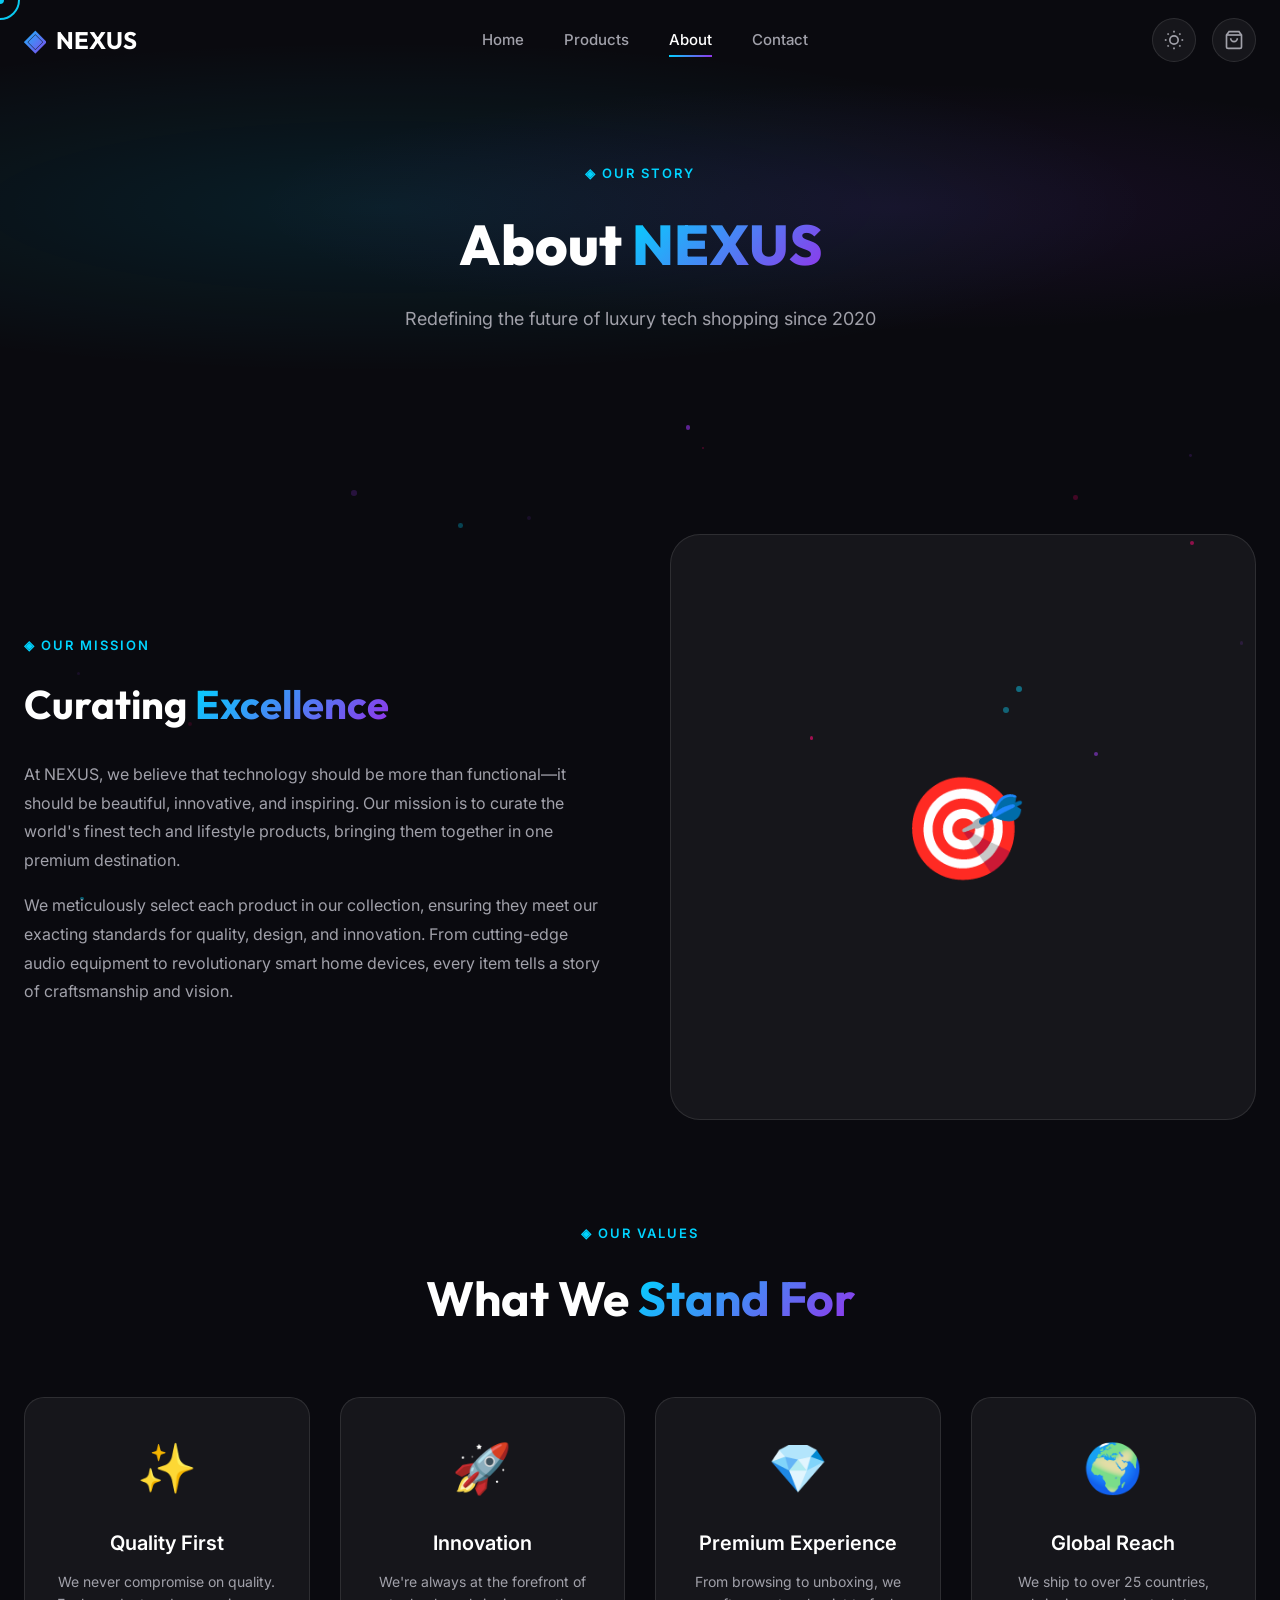
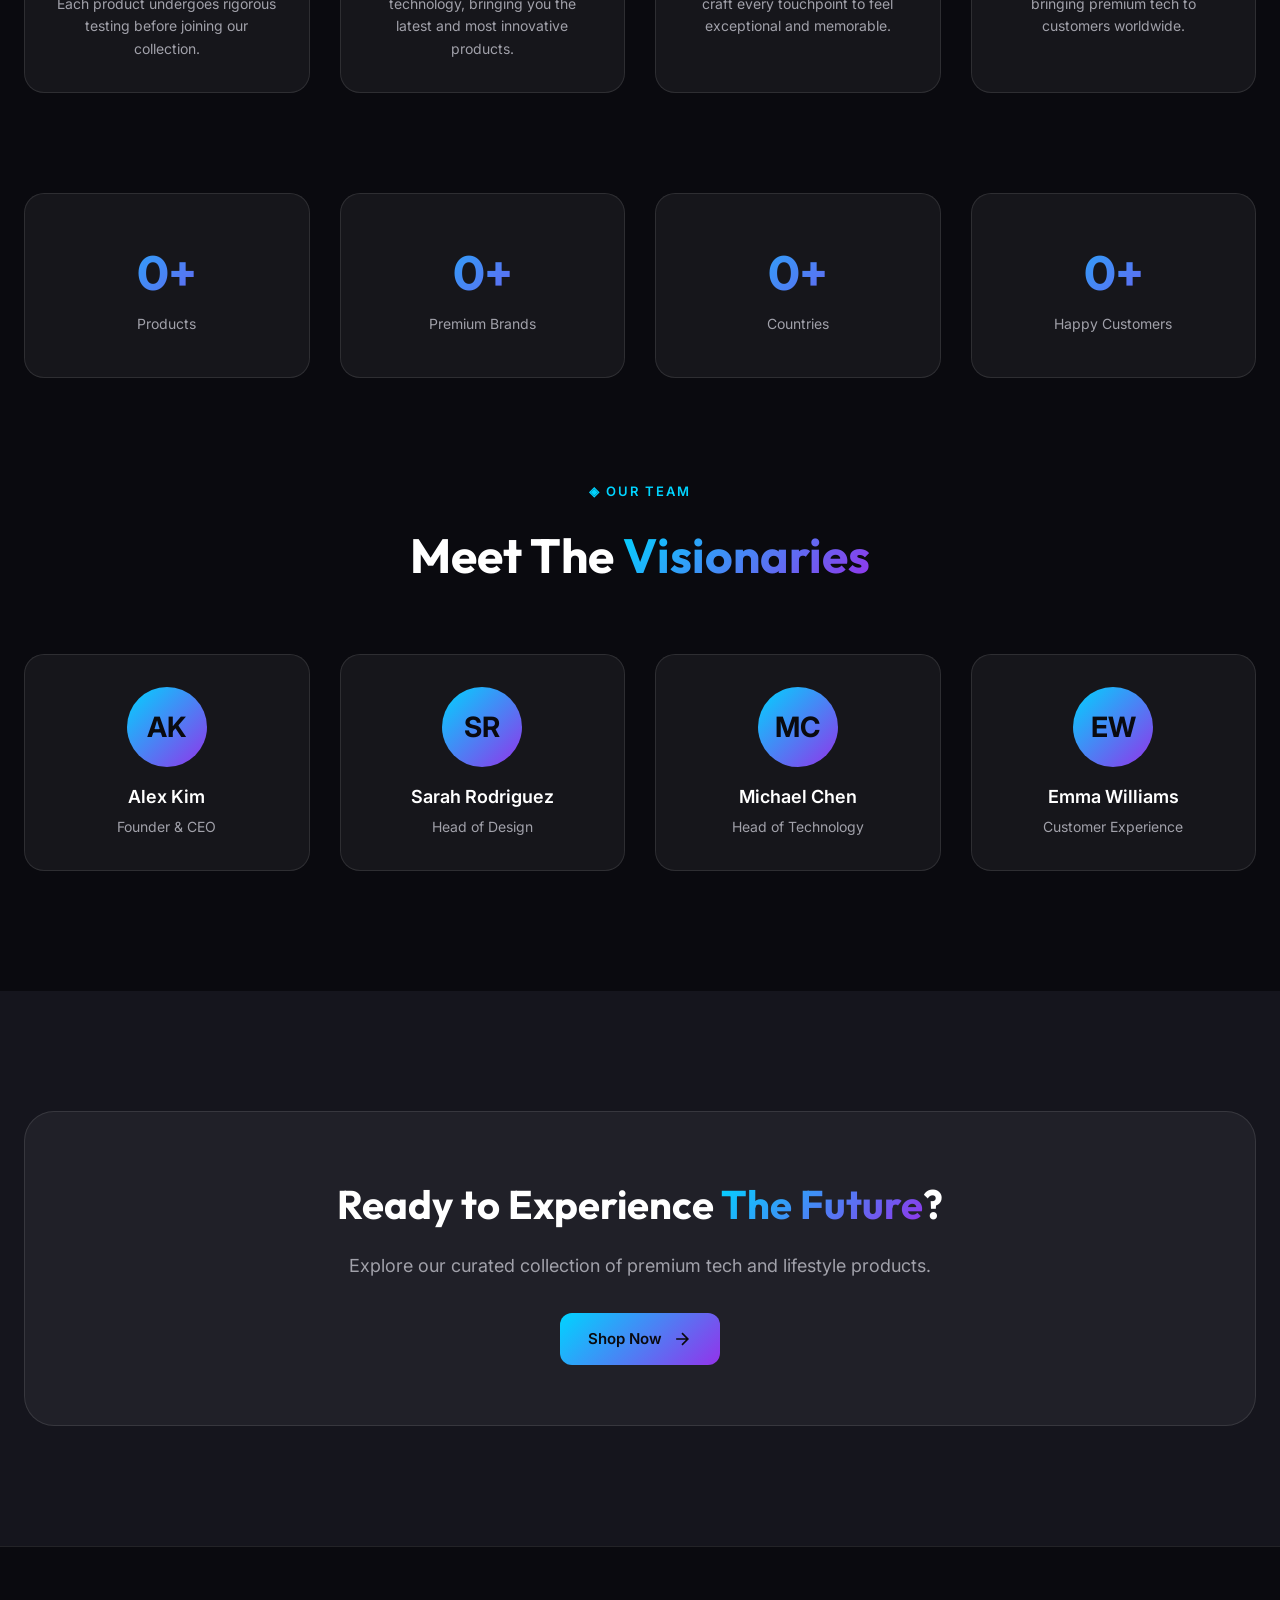
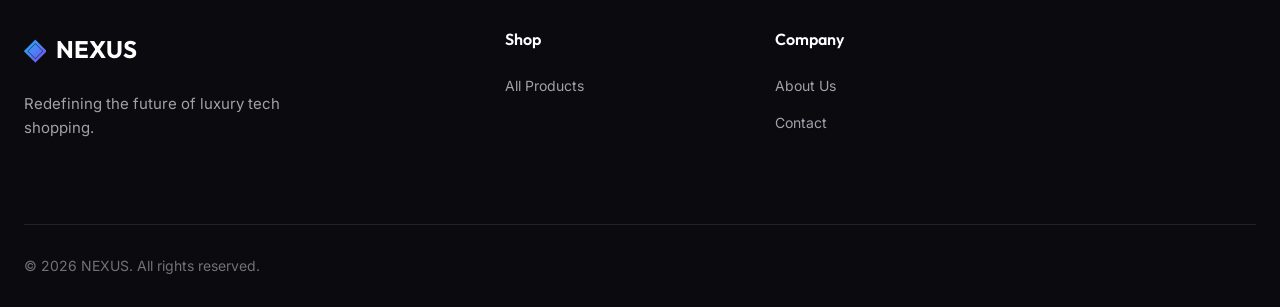
==== about.html @ 5482d5ea "first commit" ====
<!DOCTYPE html>
<html lang="en">

<head>
    <meta charset="UTF-8">
    <meta name="viewport" content="width=device-width, initial-scale=1.0">
    <meta name="description"
        content="Learn about NEXUS - Your premium destination for cutting-edge tech and lifestyle products.">
    <title>About Us | NEXUS</title>
    <link rel="preconnect" href="https://fonts.googleapis.com">
    <link rel="preconnect" href="https://fonts.gstatic.com" crossorigin>
    <link
        href="https://fonts.googleapis.com/css2?family=Inter:wght@300;400;500;600;700&family=Outfit:wght@300;400;500;600;700;800&display=swap"
        rel="stylesheet">
    <link rel="stylesheet" href="styles.css">
</head>

<body>
    <div id="particles-container" class="particles-container"></div>
    <div class="cursor cursor-dot"></div>
    <div class="cursor cursor-outline"></div>

    <!-- Header -->
    <header id="header" class="header scrolled">
        <nav class="nav container">
            <a href="index.html" class="logo">
                <span class="logo-icon">◈</span>
                <span class="logo-text">NEXUS</span>
            </a>
            <ul class="nav-links">
                <li><a href="index.html" class="nav-link">Home</a></li>
                <li><a href="products.html" class="nav-link">Products</a></li>
                <li><a href="about.html" class="nav-link active">About</a></li>
                <li><a href="contact.html" class="nav-link">Contact</a></li>
            </ul>
            <div class="nav-actions">
                <button id="theme-toggle" class="nav-btn magnetic-btn" aria-label="Toggle Theme">
                    <svg class="theme-icon-dark" width="20" height="20" viewBox="0 0 24 24" fill="none"
                        stroke="currentColor" stroke-width="2">
                        <circle cx="12" cy="12" r="5"></circle>
                        <line x1="12" y1="1" x2="12" y2="3"></line>
                        <line x1="12" y1="21" x2="12" y2="23"></line>
                        <line x1="4.22" y1="4.22" x2="5.64" y2="5.64"></line>
                        <line x1="18.36" y1="18.36" x2="19.78" y2="19.78"></line>
                        <line x1="1" y1="12" x2="3" y2="12"></line>
                        <line x1="21" y1="12" x2="23" y2="12"></line>
                        <line x1="4.22" y1="19.78" x2="5.64" y2="18.36"></line>
                        <line x1="18.36" y1="5.64" x2="19.78" y2="4.22"></line>
                    </svg>
                    <svg class="theme-icon-light" width="20" height="20" viewBox="0 0 24 24" fill="none"
                        stroke="currentColor" stroke-width="2">
                        <path d="M21 12.79A9 9 0 1 1 11.21 3 7 7 0 0 0 21 12.79z"></path>
                    </svg>
                </button>
                <button id="cart-toggle" class="nav-btn magnetic-btn cart-btn" aria-label="Shopping Cart">
                    <svg width="20" height="20" viewBox="0 0 24 24" fill="none" stroke="currentColor" stroke-width="2">
                        <path d="M6 2L3 6v14a2 2 0 0 0 2 2h14a2 2 0 0 0 2-2V6l-3-4z"></path>
                        <line x1="3" y1="6" x2="21" y2="6"></line>
                        <path d="M16 10a4 4 0 0 1-8 0"></path>
                    </svg>
                    <span id="cart-count" class="cart-count">0</span>
                </button>
                <button id="mobile-menu-toggle" class="nav-btn mobile-menu-btn" aria-label="Menu">
                    <span class="hamburger"></span>
                </button>
            </div>
        </nav>
        <div id="mobile-menu" class="mobile-menu">
            <ul class="mobile-nav-links">
                <li><a href="index.html" class="mobile-nav-link">Home</a></li>
                <li><a href="products.html" class="mobile-nav-link">Products</a></li>
                <li><a href="about.html" class="mobile-nav-link">About</a></li>
                <li><a href="contact.html" class="mobile-nav-link">Contact</a></li>
            </ul>
        </div>
    </header>

    <main>
        <!-- Page Header -->
        <section class="page-header">
            <div class="container">
                <div class="page-header-content">
                    <span class="section-badge">◈ OUR STORY</span>
                    <h1 class="page-title">About <span class="gradient-text">NEXUS</span></h1>
                    <p class="page-description">Redefining the future of luxury tech shopping since 2020</p>
                </div>
            </div>
        </section>

        <!-- About Content -->
        <section class="about-section">
            <div class="container">
                <!-- Mission -->
                <div class="about-block animate-on-scroll">
                    <div class="about-content">
                        <span class="section-badge">◈ OUR MISSION</span>
                        <h2 class="about-title">Curating <span class="gradient-text">Excellence</span></h2>
                        <p>At NEXUS, we believe that technology should be more than functional—it should be beautiful,
                            innovative, and inspiring. Our mission is to curate the world's finest tech and lifestyle
                            products, bringing them together in one premium destination.</p>
                        <p>We meticulously select each product in our collection, ensuring they meet our exacting
                            standards for quality, design, and innovation. From cutting-edge audio equipment to
                            revolutionary smart home devices, every item tells a story of craftsmanship and vision.</p>
                    </div>
                    <div class="about-image">
                        <div class="about-image-placeholder">
                            <span>🎯</span>
                        </div>
                    </div>
                </div>

                <!-- Values -->
                <div class="about-values animate-on-scroll">
                    <div class="section-header">
                        <span class="section-badge">◈ OUR VALUES</span>
                        <h2 class="section-title">What We <span class="gradient-text">Stand For</span></h2>
                    </div>
                    <div class="values-grid">
                        <div class="value-card">
                            <div class="value-icon">✨</div>
                            <h3>Quality First</h3>
                            <p>We never compromise on quality. Each product undergoes rigorous testing before joining
                                our collection.</p>
                        </div>
                        <div class="value-card">
                            <div class="value-icon">🚀</div>
                            <h3>Innovation</h3>
                            <p>We're always at the forefront of technology, bringing you the latest and most innovative
                                products.</p>
                        </div>
                        <div class="value-card">
                            <div class="value-icon">💎</div>
                            <h3>Premium Experience</h3>
                            <p>From browsing to unboxing, we craft every touchpoint to feel exceptional and memorable.
                            </p>
                        </div>
                        <div class="value-card">
                            <div class="value-icon">🌍</div>
                            <h3>Global Reach</h3>
                            <p>We ship to over 25 countries, bringing premium tech to customers worldwide.</p>
                        </div>
                    </div>
                </div>

                <!-- Stats -->
                <div class="about-stats animate-on-scroll">
                    <div class="stat-card">
                        <span class="stat-number" data-count="150">0</span>
                        <span class="stat-label">Products</span>
                    </div>
                    <div class="stat-card">
                        <span class="stat-number" data-count="50">0</span>
                        <span class="stat-label">Premium Brands</span>
                    </div>
                    <div class="stat-card">
                        <span class="stat-number" data-count="25">0</span>
                        <span class="stat-label">Countries</span>
                    </div>
                    <div class="stat-card">
                        <span class="stat-number" data-count="10000">0</span>
                        <span class="stat-label">Happy Customers</span>
                    </div>
                </div>

                <!-- Team -->
                <div class="about-team animate-on-scroll">
                    <div class="section-header">
                        <span class="section-badge">◈ OUR TEAM</span>
                        <h2 class="section-title">Meet The <span class="gradient-text">Visionaries</span></h2>
                    </div>
                    <div class="team-grid">
                        <div class="team-card">
                            <div class="team-avatar">AK</div>
                            <h3>Alex Kim</h3>
                            <p>Founder & CEO</p>
                        </div>
                        <div class="team-card">
                            <div class="team-avatar">SR</div>
                            <h3>Sarah Rodriguez</h3>
                            <p>Head of Design</p>
                        </div>
                        <div class="team-card">
                            <div class="team-avatar">MC</div>
                            <h3>Michael Chen</h3>
                            <p>Head of Technology</p>
                        </div>
                        <div class="team-card">
                            <div class="team-avatar">EW</div>
                            <h3>Emma Williams</h3>
                            <p>Customer Experience</p>
                        </div>
                    </div>
                </div>
            </div>
        </section>

        <!-- CTA -->
        <section class="about-cta">
            <div class="container">
                <div class="cta-card animate-on-scroll">
                    <h2>Ready to Experience <span class="gradient-text">The Future</span>?</h2>
                    <p>Explore our curated collection of premium tech and lifestyle products.</p>
                    <a href="products.html" class="btn btn-primary magnetic-btn">
                        <span>Shop Now</span>
                        <svg width="20" height="20" viewBox="0 0 24 24" fill="none" stroke="currentColor"
                            stroke-width="2">
                            <path d="M5 12h14M12 5l7 7-7 7" />
                        </svg>
                    </a>
                </div>
            </div>
        </section>
    </main>

    <!-- Footer -->
    <footer class="footer">
        <div class="container">
            <div class="footer-grid">
                <div class="footer-brand">
                    <a href="index.html" class="logo">
                        <span class="logo-icon">◈</span>
                        <span class="logo-text">NEXUS</span>
                    </a>
                    <p class="footer-tagline">Redefining the future of luxury tech shopping.</p>
                </div>
                <div class="footer-links">
                    <h4>Shop</h4>
                    <ul>
                        <li><a href="products.html">All Products</a></li>
                    </ul>
                </div>
                <div class="footer-links">
                    <h4>Company</h4>
                    <ul>
                        <li><a href="about.html">About Us</a></li>
                        <li><a href="contact.html">Contact</a></li>
                    </ul>
                </div>
            </div>
            <div class="footer-bottom">
                <p>&copy; 2026 NEXUS. All rights reserved.</p>
            </div>
        </div>
    </footer>

    <!-- Cart Sidebar -->
    <div id="cart-overlay" class="cart-overlay"></div>
    <aside id="cart-sidebar" class="cart-sidebar">
        <div class="cart-header">
            <h3>Your Cart</h3>
            <button id="cart-close" class="cart-close">&times;</button>
        </div>
        <div id="cart-items" class="cart-items">
            <div class="cart-empty">
                <svg width="64" height="64" viewBox="0 0 24 24" fill="none" stroke="currentColor" stroke-width="1">
                    <path d="M6 2L3 6v14a2 2 0 0 0 2 2h14a2 2 0 0 0 2-2V6l-3-4z"></path>
                    <line x1="3" y1="6" x2="21" y2="6"></line>
                    <path d="M16 10a4 4 0 0 1-8 0"></path>
                </svg>
                <p>Your cart is empty</p>
                <a href="products.html" class="btn btn-secondary">Start Shopping</a>
            </div>
        </div>
        <div id="cart-footer" class="cart-footer">
            <div class="cart-subtotal">
                <span>Subtotal</span>
                <span id="cart-total">$0.00</span>
            </div>
            <button id="checkout-btn" class="btn btn-primary checkout-btn magnetic-btn">Checkout</button>
        </div>
    </aside>

    <div id="toast-container" class="toast-container"></div>

    <script src="script.js"></script>
</body>

</html>
---- styles.css ----
/* ========================================
   NEXUS - Luxury E-Commerce Styles
   ======================================== */

/* CSS Custom Properties */
:root {
    /* Colors */
    --bg-primary: #0a0a0f;
    --bg-secondary: #15151d;
    --bg-tertiary: #1a1a25;
    --surface: rgba(255, 255, 255, 0.03);
    --surface-hover: rgba(255, 255, 255, 0.06);
    --glass: rgba(255, 255, 255, 0.05);
    --glass-border: rgba(255, 255, 255, 0.1);

    --primary: #00d4ff;
    --primary-dark: #00a8cc;
    --secondary: #9333ea;
    --accent: #ff006e;
    --success: #10b981;
    --warning: #f59e0b;

    --text-primary: #ffffff;
    --text-secondary: #a1a1aa;
    --text-muted: #71717a;

    /* Gradients */
    --gradient-primary: linear-gradient(135deg, var(--primary), var(--secondary));
    --gradient-accent: linear-gradient(135deg, var(--secondary), var(--accent));
    --gradient-glow: radial-gradient(circle at center, var(--primary), transparent 70%);

    /* Typography */
    --font-display: 'Outfit', sans-serif;
    --font-body: 'Inter', sans-serif;

    /* Spacing */
    --container-max: 1400px;
    --section-padding: 120px;
    --header-height: 80px;

    /* Transitions */
    --transition-fast: 0.2s ease;
    --transition-normal: 0.3s ease;
    --transition-slow: 0.5s ease;
    --transition-bounce: 0.5s cubic-bezier(0.68, -0.55, 0.265, 1.55);

    /* Shadows */
    --shadow-sm: 0 2px 10px rgba(0, 0, 0, 0.3);
    --shadow-md: 0 4px 20px rgba(0, 0, 0, 0.4);
    --shadow-lg: 0 10px 40px rgba(0, 0, 0, 0.5);
    --shadow-glow: 0 0 30px rgba(0, 212, 255, 0.3);

    /* Border Radius */
    --radius-sm: 8px;
    --radius-md: 12px;
    --radius-lg: 20px;
    --radius-xl: 30px;
}

/* Reset & Base */
*,
*::before,
*::after {
    margin: 0;
    padding: 0;
    box-sizing: border-box;
}

html {
    scroll-behavior: smooth;
    scrollbar-width: thin;
    scrollbar-color: var(--primary) var(--bg-secondary);
}

body {
    font-family: var(--font-body);
    background: var(--bg-primary);
    color: var(--text-primary);
    line-height: 1.6;
    overflow-x: hidden;
    -webkit-font-smoothing: antialiased;
}

::-webkit-scrollbar {
    width: 8px;
}

::-webkit-scrollbar-track {
    background: var(--bg-secondary);
}

::-webkit-scrollbar-thumb {
    background: var(--gradient-primary);
    border-radius: 4px;
}

a {
    text-decoration: none;
    color: inherit;
    transition: var(--transition-fast);
}

button {
    font-family: inherit;
    cursor: pointer;
    border: none;
    background: none;
}

img {
    max-width: 100%;
    display: block;
}

ul {
    list-style: none;
}

input,
select {
    font-family: inherit;
    font-size: inherit;
}

.container {
    max-width: var(--container-max);
    margin: 0 auto;
    padding: 0 24px;
}

/* Custom Cursor */
.cursor {
    position: fixed;
    pointer-events: none;
    z-index: 10000;
    mix-blend-mode: difference;
}

.cursor-dot {
    width: 8px;
    height: 8px;
    background: var(--primary);
    border-radius: 50%;
    transform: translate(-50%, -50%);
    transition: transform 0.1s ease;
}

.cursor-outline {
    width: 40px;
    height: 40px;
    border: 2px solid var(--primary);
    border-radius: 50%;
    transform: translate(-50%, -50%);
    transition: transform 0.15s ease, width 0.3s ease, height 0.3s ease;
}

.cursor-outline.hover {
    width: 60px;
    height: 60px;
    border-color: var(--secondary);
}

@media (max-width: 1024px) {
    .cursor {
        display: none;
    }
}

/* Particles Background */
.particles-container {
    position: fixed;
    top: 0;
    left: 0;
    width: 100%;
    height: 100%;
    pointer-events: none;
    z-index: 0;
    overflow: hidden;
}

.particle {
    position: absolute;
    width: 4px;
    height: 4px;
    background: var(--primary);
    border-radius: 50%;
    opacity: 0.3;
    animation: float 15s infinite ease-in-out;
}

@keyframes float {

    0%,
    100% {
        transform: translate(0, 0) scale(1);
        opacity: 0.3;
    }

    25% {
        transform: translate(50px, -100px) scale(1.2);
        opacity: 0.5;
    }

    50% {
        transform: translate(-30px, -200px) scale(0.8);
        opacity: 0.3;
    }

    75% {
        transform: translate(80px, -300px) scale(1.1);
        opacity: 0.4;
    }
}

/* Loading Screen */
.loading-screen {
    position: fixed;
    top: 0;
    left: 0;
    width: 100%;
    height: 100%;
    background: var(--bg-primary);
    display: flex;
    align-items: center;
    justify-content: center;
    z-index: 10001;
    transition: opacity 0.5s ease, visibility 0.5s ease;
}

.loading-screen.hidden {
    opacity: 0;
    visibility: hidden;
}

.loader {
    position: relative;
    width: 120px;
    height: 120px;
    display: flex;
    align-items: center;
    justify-content: center;
}

.loader-ring {
    position: absolute;
    width: 100%;
    height: 100%;
    border: 2px solid transparent;
    border-top-color: var(--primary);
    border-radius: 50%;
    animation: spin 1.5s linear infinite;
}

.loader-ring:nth-child(2) {
    width: 80%;
    height: 80%;
    border-top-color: var(--secondary);
    animation-duration: 1.2s;
    animation-direction: reverse;
}

.loader-ring:nth-child(3) {
    width: 60%;
    height: 60%;
    border-top-color: var(--accent);
    animation-duration: 0.9s;
}

.loader-text {
    font-family: var(--font-display);
    font-size: 14px;
    font-weight: 600;
    letter-spacing: 4px;
    color: var(--text-primary);
}

@keyframes spin {
    to {
        transform: rotate(360deg);
    }
}

/* Header */
.header {
    position: fixed;
    top: 0;
    left: 0;
    width: 100%;
    height: var(--header-height);
    z-index: 1000;
    transition: var(--transition-normal);
}

.header::before {
    content: '';
    position: absolute;
    inset: 0;
    background: rgba(10, 10, 15, 0.8);
    backdrop-filter: blur(20px);
    border-bottom: 1px solid var(--glass-border);
    opacity: 0;
    transition: var(--transition-normal);
}

.header.scrolled::before {
    opacity: 1;
}

.nav {
    position: relative;
    display: flex;
    align-items: center;
    justify-content: space-between;
    height: 100%;
}

.logo {
    display: flex;
    align-items: center;
    gap: 10px;
    font-family: var(--font-display);
    font-size: 24px;
    font-weight: 700;
    z-index: 10;
}

.logo-icon {
    font-size: 28px;
    background: var(--gradient-primary);
    -webkit-background-clip: text;
    -webkit-text-fill-color: transparent;
    background-clip: text;
    animation: pulse-glow 2s ease-in-out infinite;
}

@keyframes pulse-glow {

    0%,
    100% {
        filter: drop-shadow(0 0 10px rgba(0, 212, 255, 0.5));
    }

    50% {
        filter: drop-shadow(0 0 20px rgba(0, 212, 255, 0.8));
    }
}

.nav-links {
    display: flex;
    gap: 40px;
}

.nav-link {
    position: relative;
    font-size: 15px;
    font-weight: 500;
    color: var(--text-secondary);
    padding: 8px 0;
    transition: var(--transition-fast);
}

.nav-link::after {
    content: '';
    position: absolute;
    bottom: 0;
    left: 0;
    width: 0;
    height: 2px;
    background: var(--gradient-primary);
    transition: var(--transition-normal);
}

.nav-link:hover,
.nav-link.active {
    color: var(--text-primary);
}

.nav-link:hover::after,
.nav-link.active::after {
    width: 100%;
}

.nav-actions {
    display: flex;
    align-items: center;
    gap: 16px;
}

.nav-btn {
    position: relative;
    width: 44px;
    height: 44px;
    display: flex;
    align-items: center;
    justify-content: center;
    color: var(--text-secondary);
    border-radius: 50%;
    background: var(--glass);
    border: 1px solid var(--glass-border);
    transition: var(--transition-normal);
}

.nav-btn:hover {
    color: var(--text-primary);
    background: var(--surface-hover);
    border-color: var(--primary);
    box-shadow: var(--shadow-glow);
}

.cart-count {
    position: absolute;
    top: -4px;
    right: -4px;
    width: 20px;
    height: 20px;
    background: var(--gradient-primary);
    border-radius: 50%;
    font-size: 11px;
    font-weight: 600;
    display: flex;
    align-items: center;
    justify-content: center;
    opacity: 0;
    transform: scale(0);
    transition: var(--transition-bounce);
}

.cart-count.show {
    opacity: 1;
    transform: scale(1);
}

.mobile-menu-btn {
    display: none;
}

.hamburger {
    width: 20px;
    height: 2px;
    background: var(--text-primary);
    position: relative;
    transition: var(--transition-fast);
}

.hamburger::before,
.hamburger::after {
    content: '';
    position: absolute;
    width: 100%;
    height: 100%;
    background: inherit;
    transition: var(--transition-fast);
}

.hamburger::before {
    top: -6px;
}

.hamburger::after {
    top: 6px;
}

.mobile-menu-btn.active .hamburger {
    background: transparent;
}

.mobile-menu-btn.active .hamburger::before {
    top: 0;
    transform: rotate(45deg);
}

.mobile-menu-btn.active .hamburger::after {
    top: 0;
    transform: rotate(-45deg);
}

/* Mobile Menu */
.mobile-menu {
    position: fixed;
    top: var(--header-height);
    left: 0;
    width: 100%;
    height: calc(100vh - var(--header-height));
    background: var(--bg-primary);
    padding: 40px 24px;
    transform: translateX(-100%);
    transition: var(--transition-normal);
    z-index: 999;
}

.mobile-menu.active {
    transform: translateX(0);
}

.mobile-nav-links {
    display: flex;
    flex-direction: column;
    gap: 24px;
}

.mobile-nav-link {
    font-family: var(--font-display);
    font-size: 32px;
    font-weight: 600;
    color: var(--text-secondary);
    transition: var(--transition-fast);
}

.mobile-nav-link:hover {
    color: var(--text-primary);
    transform: translateX(10px);
}

/* Search Overlay */
.search-overlay {
    position: fixed;
    inset: 0;
    background: rgba(10, 10, 15, 0.95);
    backdrop-filter: blur(20px);
    display: flex;
    align-items: flex-start;
    justify-content: center;
    padding-top: 15vh;
    z-index: 2000;
    opacity: 0;
    visibility: hidden;
    transition: var(--transition-normal);
}

.search-overlay.active {
    opacity: 1;
    visibility: visible;
}

.search-container {
    width: 100%;
    max-width: 700px;
    padding: 0 24px;
    transform: translateY(-30px);
    transition: var(--transition-normal);
}

.search-overlay.active .search-container {
    transform: translateY(0);
}

.search-close {
    position: absolute;
    top: 30px;
    right: 30px;
    font-size: 40px;
    color: var(--text-secondary);
    background: none;
    border: none;
    cursor: pointer;
    transition: var(--transition-fast);
}

.search-close:hover {
    color: var(--text-primary);
    transform: rotate(90deg);
}

.search-input-wrapper {
    position: relative;
    display: flex;
    align-items: center;
}

.search-icon {
    position: absolute;
    left: 20px;
    color: var(--text-muted);
}

.search-input {
    width: 100%;
    padding: 20px 20px 20px 60px;
    font-size: 20px;
    background: var(--glass);
    border: 1px solid var(--glass-border);
    border-radius: var(--radius-lg);
    color: var(--text-primary);
    outline: none;
    transition: var(--transition-normal);
}

.search-input:focus {
    border-color: var(--primary);
    box-shadow: var(--shadow-glow);
}

.search-input::placeholder {
    color: var(--text-muted);
}

.search-suggestions {
    margin-top: 20px;
    background: var(--bg-secondary);
    border-radius: var(--radius-md);
    overflow: hidden;
    max-height: 400px;
    overflow-y: auto;
}

.search-suggestion {
    display: flex;
    align-items: center;
    gap: 16px;
    padding: 16px 20px;
    cursor: pointer;
    transition: var(--transition-fast);
}

.search-suggestion:hover {
    background: var(--surface-hover);
}

.search-suggestion-image {
    width: 50px;
    height: 50px;
    border-radius: var(--radius-sm);
    background: var(--glass);
    display: flex;
    align-items: center;
    justify-content: center;
    font-size: 24px;
}

.search-suggestion-info h4 {
    font-size: 15px;
    font-weight: 500;
    margin-bottom: 4px;
}

.search-suggestion-info span {
    font-size: 14px;
    color: var(--primary);
    font-weight: 600;
}

/* Buttons */
.btn {
    display: inline-flex;
    align-items: center;
    justify-content: center;
    gap: 10px;
    padding: 14px 28px;
    font-size: 15px;
    font-weight: 600;
    border-radius: var(--radius-md);
    transition: var(--transition-normal);
    position: relative;
    overflow: hidden;
}

.btn-primary {
    background: var(--gradient-primary);
    color: var(--bg-primary);
}

.btn-primary::before {
    content: '';
    position: absolute;
    inset: 0;
    background: linear-gradient(135deg, var(--secondary), var(--primary));
    opacity: 0;
    transition: var(--transition-normal);
}

.btn-primary:hover::before {
    opacity: 1;
}

.btn-primary span,
.btn-primary svg {
    position: relative;
    z-index: 1;
}

.btn-primary:hover {
    box-shadow: 0 0 30px rgba(0, 212, 255, 0.4);
    transform: translateY(-2px);
}

.btn-secondary {
    background: var(--glass);
    border: 1px solid var(--glass-border);
    color: var(--text-primary);
}

.btn-secondary:hover {
    background: var(--surface-hover);
    border-color: var(--primary);
}

/* Gradient Text */
.gradient-text {
    background: var(--gradient-primary);
    -webkit-background-clip: text;
    -webkit-text-fill-color: transparent;
    background-clip: text;
}

/* Section Styles */
.section-header {
    text-align: center;
    margin-bottom: 60px;
}

.section-badge {
    display: inline-block;
    font-size: 13px;
    font-weight: 600;
    letter-spacing: 2px;
    color: var(--primary);
    margin-bottom: 16px;
}

.section-title {
    font-family: var(--font-display);
    font-size: clamp(32px, 5vw, 48px);
    font-weight: 700;
    margin-bottom: 16px;
}

.section-description {
    font-size: 18px;
    color: var(--text-secondary);
    max-width: 600px;
    margin: 0 auto;
}

/* Scroll Animation */
.animate-on-scroll {
    opacity: 0;
    transform: translateY(30px);
    transition: opacity 0.6s ease, transform 0.6s ease;
}

.animate-on-scroll.visible {
    opacity: 1;
    transform: translateY(0);
}

/* Hero Section */
.hero {
    position: relative;
    min-height: 100vh;
    display: flex;
    align-items: center;
    padding-top: var(--header-height);
    overflow: hidden;
}

.hero-bg {
    position: absolute;
    inset: 0;
    z-index: -1;
}

.hero-gradient {
    position: absolute;
    inset: 0;
    background:
        radial-gradient(ellipse 80% 50% at 20% 40%, rgba(0, 212, 255, 0.15), transparent),
        radial-gradient(ellipse 60% 40% at 80% 60%, rgba(147, 51, 234, 0.15), transparent),
        radial-gradient(ellipse 50% 30% at 50% 80%, rgba(255, 0, 110, 0.1), transparent);
    animation: gradient-shift 10s ease-in-out infinite;
}

@keyframes gradient-shift {

    0%,
    100% {
        opacity: 1;
        transform: scale(1);
    }

    50% {
        opacity: 0.8;
        transform: scale(1.1);
    }
}

.hero-mesh {
    position: absolute;
    inset: 0;
    background-image:
        linear-gradient(rgba(255, 255, 255, 0.02) 1px, transparent 1px),
        linear-gradient(90deg, rgba(255, 255, 255, 0.02) 1px, transparent 1px);
    background-size: 50px 50px;
    mask-image: radial-gradient(ellipse at center, black 30%, transparent 70%);
}

.hero-content {
    display: grid;
    grid-template-columns: 1fr 1fr;
    gap: 60px;
    align-items: center;
}

.hero-badge {
    display: inline-block;
    padding: 10px 20px;
    background: var(--glass);
    border: 1px solid var(--glass-border);
    border-radius: var(--radius-xl);
    font-size: 13px;
    font-weight: 600;
    letter-spacing: 2px;
    color: var(--primary);
    margin-bottom: 24px;
}

.hero-title {
    font-family: var(--font-display);
    font-size: clamp(40px, 6vw, 72px);
    font-weight: 800;
    line-height: 1.1;
    margin-bottom: 24px;
}

.title-line {
    display: block;
}

.hero-description {
    font-size: 18px;
    color: var(--text-secondary);
    max-width: 500px;
    margin-bottom: 32px;
}

.hero-buttons {
    display: flex;
    gap: 16px;
    flex-wrap: wrap;
}

/* Hero Showcase */
.hero-showcase {
    position: relative;
    display: flex;
    flex-direction: column;
    align-items: center;
}

.showcase-3d {
    perspective: 1000px;
    margin-bottom: 40px;
}

.showcase-card {
    position: relative;
    width: 350px;
    height: 400px;
    background: var(--glass);
    border: 1px solid var(--glass-border);
    border-radius: var(--radius-lg);
    padding: 30px;
    display: flex;
    flex-direction: column;
    transform-style: preserve-3d;
    transition: transform 0.5s ease;
    animation: float-card 6s ease-in-out infinite;
}

@keyframes float-card {

    0%,
    100% {
        transform: translateY(0) rotateX(5deg) rotateY(-5deg);
    }

    50% {
        transform: translateY(-20px) rotateX(0deg) rotateY(5deg);
    }
}

.showcase-glow {
    position: absolute;
    top: 50%;
    left: 50%;
    width: 200px;
    height: 200px;
    background: var(--gradient-glow);
    transform: translate(-50%, -50%);
    filter: blur(60px);
    opacity: 0.5;
}

.showcase-image {
    flex: 1;
    display: flex;
    align-items: center;
    justify-content: center;
    position: relative;
}

.floating-product {
    width: 150px;
    height: 150px;
    background: var(--gradient-primary);
    border-radius: 50%;
    position: relative;
    animation: pulse 3s ease-in-out infinite;
}

.floating-product::before {
    content: '🎧';
    position: absolute;
    top: 50%;
    left: 50%;
    transform: translate(-50%, -50%);
    font-size: 60px;
}

.product-hologram {
    position: absolute;
    inset: -20px;
    border: 2px solid var(--primary);
    border-radius: 50%;
    opacity: 0.3;
    animation: hologram 2s ease-in-out infinite;
}

@keyframes hologram {

    0%,
    100% {
        transform: scale(1);
        opacity: 0.3;
    }

    50% {
        transform: scale(1.1);
        opacity: 0.1;
    }
}

@keyframes pulse {

    0%,
    100% {
        transform: scale(1);
        box-shadow: 0 0 30px rgba(0, 212, 255, 0.3);
    }

    50% {
        transform: scale(1.05);
        box-shadow: 0 0 50px rgba(0, 212, 255, 0.5);
    }
}

.showcase-info {
    text-align: center;
    position: relative;
    z-index: 1;
}

.showcase-label {
    display: inline-block;
    padding: 4px 12px;
    background: var(--gradient-accent);
    border-radius: var(--radius-sm);
    font-size: 11px;
    font-weight: 600;
    text-transform: uppercase;
    margin-bottom: 8px;
}

.showcase-info h3 {
    font-family: var(--font-display);
    font-size: 24px;
    font-weight: 700;
    margin-bottom: 4px;
}

.showcase-info p {
    font-size: 14px;
    color: var(--text-secondary);
}

.showcase-stats {
    display: flex;
    gap: 40px;
}

.stat-item {
    text-align: center;
}

.stat-value {
    display: block;
    font-family: var(--font-display);
    font-size: 36px;
    font-weight: 700;
    background: var(--gradient-primary);
    -webkit-background-clip: text;
    -webkit-text-fill-color: transparent;
    background-clip: text;
}

.stat-value::after {
    content: '+';
}

.stat-label {
    font-size: 14px;
    color: var(--text-secondary);
}

.scroll-indicator {
    position: absolute;
    bottom: 40px;
    left: 50%;
    transform: translateX(-50%);
    display: flex;
    flex-direction: column;
    align-items: center;
    gap: 10px;
    color: var(--text-muted);
    font-size: 13px;
    animation: bounce 2s infinite;
}

.scroll-arrow {
    width: 24px;
    height: 24px;
    border-right: 2px solid var(--primary);
    border-bottom: 2px solid var(--primary);
    transform: rotate(45deg);
}

@keyframes bounce {

    0%,
    100% {
        transform: translateX(-50%) translateY(0);
    }

    50% {
        transform: translateX(-50%) translateY(10px);
    }
}

/* Responsive */
@media (max-width: 1024px) {
    .nav-links {
        display: none;
    }

    .mobile-menu-btn {
        display: flex;
    }

    .hero-content {
        grid-template-columns: 1fr;
        text-align: center;
    }

    .hero-description {
        margin: 0 auto 32px;
    }

    .hero-buttons {
        justify-content: center;
    }

    .showcase-card {
        width: 300px;
        height: 350px;
    }
}

@media (max-width: 768px) {
    :root {
        --section-padding: 80px;
        --header-height: 70px;
    }

    .hero-title {
        font-size: 36px;
    }

    .showcase-stats {
        gap: 24px;
    }

    .stat-value {
        font-size: 28px;
    }
}

/* Featured Section */
.featured-section {
    padding: var(--section-padding) 0;
    position: relative;
    overflow: hidden;
}

.featured-carousel {
    position: relative;
    overflow: hidden;
}

.carousel-track {
    display: flex;
    gap: 30px;
    transition: transform 0.5s ease;
}

.featured-card {
    flex: 0 0 calc(33.333% - 20px);
    min-width: 350px;
    background: var(--glass);
    border: 1px solid var(--glass-border);
    border-radius: var(--radius-lg);
    overflow: hidden;
    position: relative;
    transition: var(--transition-normal);
}

.featured-card:hover {
    transform: translateY(-10px);
    border-color: var(--primary);
    box-shadow: var(--shadow-glow);
}

.featured-card-image {
    height: 280px;
    background: var(--bg-tertiary);
    display: flex;
    align-items: center;
    justify-content: center;
    font-size: 80px;
    position: relative;
    overflow: hidden;
}

.featured-card-image::before {
    content: '';
    position: absolute;
    inset: 0;
    background: var(--gradient-primary);
    opacity: 0;
    transition: var(--transition-normal);
}

.featured-card:hover .featured-card-image::before {
    opacity: 0.1;
}

.featured-card-content {
    padding: 24px;
}

.featured-card-badge {
    display: inline-block;
    padding: 4px 12px;
    border-radius: var(--radius-sm);
    font-size: 11px;
    font-weight: 600;
    text-transform: uppercase;
    margin-bottom: 12px;
}

.badge-new {
    background: var(--primary);
    color: var(--bg-primary);
}

.badge-sale {
    background: var(--accent);
    color: white;
}

.badge-trending {
    background: var(--secondary);
    color: white;
}

.featured-card-title {
    font-family: var(--font-display);
    font-size: 20px;
    font-weight: 600;
    margin-bottom: 8px;
}

.featured-card-price {
    font-size: 18px;
    font-weight: 700;
    color: var(--primary);
}

.featured-card-price .original {
    text-decoration: line-through;
    color: var(--text-muted);
    font-weight: 400;
    margin-left: 8px;
}

.carousel-controls {
    display: flex;
    justify-content: center;
    align-items: center;
    gap: 20px;
    margin-top: 40px;
}

.carousel-btn {
    width: 50px;
    height: 50px;
    display: flex;
    align-items: center;
    justify-content: center;
    background: var(--glass);
    border: 1px solid var(--glass-border);
    border-radius: 50%;
    color: var(--text-primary);
    transition: var(--transition-normal);
}

.carousel-btn:hover {
    background: var(--surface-hover);
    border-color: var(--primary);
    box-shadow: var(--shadow-glow);
}

.carousel-dots {
    display: flex;
    gap: 10px;
}

.carousel-dot {
    width: 10px;
    height: 10px;
    border-radius: 50%;
    background: var(--glass-border);
    cursor: pointer;
    transition: var(--transition-normal);
}

.carousel-dot.active {
    background: var(--primary);
    box-shadow: 0 0 10px var(--primary);
}

/* Products Section */
.products-section {
    padding: var(--section-padding) 0;
    background: var(--bg-secondary);
}

.products-layout {
    display: grid;
    grid-template-columns: 280px 1fr;
    gap: 40px;
    position: relative;
}

/* Filter Sidebar */
.filter-sidebar {
    background: var(--glass);
    border: 1px solid var(--glass-border);
    border-radius: var(--radius-lg);
    padding: 24px;
    height: fit-content;
    position: sticky;
    top: calc(var(--header-height) + 20px);
}

.filter-header {
    display: flex;
    justify-content: space-between;
    align-items: center;
    margin-bottom: 24px;
    padding-bottom: 16px;
    border-bottom: 1px solid var(--glass-border);
}

.filter-header h3 {
    font-family: var(--font-display);
    font-size: 18px;
    font-weight: 600;
}

.clear-filters-btn {
    font-size: 13px;
    color: var(--primary);
    cursor: pointer;
    transition: var(--transition-fast);
}

.clear-filters-btn:hover {
    text-decoration: underline;
}

.filter-group {
    margin-bottom: 24px;
}

.filter-title {
    font-size: 14px;
    font-weight: 600;
    color: var(--text-secondary);
    margin-bottom: 12px;
}

.filter-options {
    display: flex;
    flex-direction: column;
    gap: 10px;
}

.filter-option {
    display: flex;
    align-items: center;
    gap: 12px;
    cursor: pointer;
    font-size: 14px;
    color: var(--text-secondary);
    transition: var(--transition-fast);
}

.filter-option:hover {
    color: var(--text-primary);
}

.filter-option input {
    display: none;
}

.checkmark {
    width: 18px;
    height: 18px;
    border: 2px solid var(--glass-border);
    border-radius: 4px;
    position: relative;
    transition: var(--transition-fast);
}

.checkmark.radio {
    border-radius: 50%;
}

.filter-option input:checked+.checkmark {
    background: var(--primary);
    border-color: var(--primary);
}

.filter-option input:checked+.checkmark::after {
    content: '✓';
    position: absolute;
    top: 50%;
    left: 50%;
    transform: translate(-50%, -50%);
    font-size: 12px;
    color: var(--bg-primary);
}

.filter-option input:checked+.checkmark.radio::after {
    content: '';
    width: 8px;
    height: 8px;
    background: var(--bg-primary);
    border-radius: 50%;
}

.stars {
    color: var(--warning);
}

.price-range-container {
    padding: 10px 0;
}

.price-inputs {
    display: flex;
    align-items: center;
    gap: 10px;
    margin-bottom: 16px;
}

.price-input-group {
    flex: 1;
    display: flex;
    align-items: center;
    gap: 8px;
    padding: 10px 12px;
    background: var(--bg-secondary);
    border: 1px solid var(--glass-border);
    border-radius: var(--radius-sm);
}

.price-input-group span {
    color: var(--text-muted);
}

.price-input-group input {
    width: 100%;
    background: none;
    border: none;
    color: var(--text-primary);
    outline: none;
}

.price-separator {
    color: var(--text-muted);
}

.price-slider {
    position: relative;
}

.price-slider input[type="range"] {
    width: 100%;
    height: 4px;
    -webkit-appearance: none;
    background: var(--glass-border);
    border-radius: 2px;
    outline: none;
}

.price-slider input[type="range"]::-webkit-slider-thumb {
    -webkit-appearance: none;
    width: 18px;
    height: 18px;
    background: var(--primary);
    border-radius: 50%;
    cursor: pointer;
    box-shadow: 0 0 10px var(--primary);
}

.apply-filters-btn {
    width: 100%;
    margin-top: 16px;
}

.mobile-filter-toggle {
    display: none;
    align-items: center;
    gap: 8px;
    padding: 12px 20px;
    background: var(--glass);
    border: 1px solid var(--glass-border);
    border-radius: var(--radius-md);
    color: var(--text-primary);
    font-size: 14px;
    font-weight: 500;
    margin-bottom: 20px;
}

/* Products Container */
.products-container {
    min-width: 0;
}

.products-toolbar {
    display: flex;
    justify-content: space-between;
    align-items: center;
    margin-bottom: 24px;
    flex-wrap: wrap;
    gap: 16px;
}

.products-count {
    font-size: 14px;
    color: var(--text-secondary);
}

.products-count span {
    color: var(--text-primary);
    font-weight: 600;
}

.products-sort {
    display: flex;
    align-items: center;
    gap: 10px;
}

.products-sort label {
    font-size: 14px;
    color: var(--text-secondary);
}

.sort-select {
    padding: 10px 16px;
    background: var(--glass);
    border: 1px solid var(--glass-border);
    border-radius: var(--radius-sm);
    color: var(--text-primary);
    outline: none;
    cursor: pointer;
}

.sort-select option {
    background: var(--bg-secondary);
}

/* Products Grid */
.products-grid {
    display: grid;
    grid-template-columns: repeat(auto-fill, minmax(280px, 1fr));
    gap: 24px;
}

/* Product Card */
.product-card {
    background: var(--glass);
    border: 1px solid var(--glass-border);
    border-radius: var(--radius-lg);
    overflow: hidden;
    position: relative;
    transform-style: preserve-3d;
    transition: var(--transition-normal);
}

.product-card:hover {
    border-color: var(--primary);
    box-shadow: var(--shadow-glow);
}

.product-card-inner {
    transition: transform 0.5s ease;
}

.product-card:hover .product-card-inner {
    transform: translateZ(20px);
}

.product-image {
    height: 250px;
    background: var(--bg-tertiary);
    display: flex;
    align-items: center;
    justify-content: center;
    font-size: 70px;
    position: relative;
    overflow: hidden;
}

.product-image::after {
    content: '';
    position: absolute;
    top: -50%;
    left: -50%;
    width: 200%;
    height: 200%;
    background: linear-gradient(45deg,
            transparent 40%,
            rgba(255, 255, 255, 0.1) 50%,
            transparent 60%);
    transform: translateX(-100%);
    transition: transform 0.6s ease;
}

.product-card:hover .product-image::after {
    transform: translateX(100%);
}

.product-badges {
    position: absolute;
    top: 16px;
    left: 16px;
    display: flex;
    flex-direction: column;
    gap: 8px;
}

.product-badge {
    padding: 4px 10px;
    border-radius: var(--radius-sm);
    font-size: 11px;
    font-weight: 600;
    text-transform: uppercase;
}

.product-actions {
    position: absolute;
    top: 16px;
    right: 16px;
    display: flex;
    flex-direction: column;
    gap: 8px;
    opacity: 0;
    transform: translateX(10px);
    transition: var(--transition-normal);
}

.product-card:hover .product-actions {
    opacity: 1;
    transform: translateX(0);
}

.product-action-btn {
    width: 40px;
    height: 40px;
    display: flex;
    align-items: center;
    justify-content: center;
    background: var(--bg-primary);
    border: 1px solid var(--glass-border);
    border-radius: 50%;
    color: var(--text-primary);
    transition: var(--transition-fast);
}

.product-action-btn:hover {
    background: var(--primary);
    color: var(--bg-primary);
}

.product-content {
    padding: 20px;
}

.product-category {
    font-size: 12px;
    color: var(--text-muted);
    text-transform: uppercase;
    letter-spacing: 1px;
    margin-bottom: 8px;
}

.product-title {
    font-family: var(--font-display);
    font-size: 18px;
    font-weight: 600;
    margin-bottom: 8px;
    transition: var(--transition-fast);
}

.product-card:hover .product-title {
    color: var(--primary);
}

.product-rating {
    display: flex;
    align-items: center;
    gap: 8px;
    margin-bottom: 12px;
}

.rating-stars {
    color: var(--warning);
    font-size: 14px;
}

.rating-count {
    font-size: 13px;
    color: var(--text-muted);
}

.product-footer {
    display: flex;
    justify-content: space-between;
    align-items: center;
}

.product-price {
    font-size: 20px;
    font-weight: 700;
    color: var(--primary);
}

.product-price .original {
    font-size: 14px;
    text-decoration: line-through;
    color: var(--text-muted);
    font-weight: 400;
    margin-left: 8px;
}

.add-to-cart-btn {
    width: 44px;
    height: 44px;
    display: flex;
    align-items: center;
    justify-content: center;
    background: var(--gradient-primary);
    border-radius: 50%;
    color: var(--bg-primary);
    transition: var(--transition-normal);
}

.add-to-cart-btn:hover {
    transform: scale(1.1);
    box-shadow: var(--shadow-glow);
}

/* Skeleton Loader */
.product-skeleton {
    background: var(--glass);
    border: 1px solid var(--glass-border);
    border-radius: var(--radius-lg);
    overflow: hidden;
}

.skeleton-image {
    height: 250px;
    background: linear-gradient(90deg, var(--bg-tertiary) 25%, var(--surface-hover) 50%, var(--bg-tertiary) 75%);
    background-size: 200% 100%;
    animation: skeleton-loading 1.5s infinite;
}

.skeleton-content {
    padding: 20px;
}

.skeleton-line {
    height: 16px;
    background: linear-gradient(90deg, var(--bg-tertiary) 25%, var(--surface-hover) 50%, var(--bg-tertiary) 75%);
    background-size: 200% 100%;
    border-radius: 4px;
    margin-bottom: 12px;
    animation: skeleton-loading 1.5s infinite;
}

.skeleton-line.short {
    width: 60%;
}

@keyframes skeleton-loading {
    0% {
        background-position: 200% 0;
    }

    100% {
        background-position: -200% 0;
    }
}

/* Pagination */
.products-pagination {
    display: flex;
    justify-content: center;
    gap: 8px;
    margin-top: 40px;
}

.page-btn {
    width: 44px;
    height: 44px;
    display: flex;
    align-items: center;
    justify-content: center;
    background: var(--glass);
    border: 1px solid var(--glass-border);
    border-radius: var(--radius-sm);
    color: var(--text-secondary);
    font-weight: 500;
    transition: var(--transition-fast);
}

.page-btn:hover,
.page-btn.active {
    background: var(--primary);
    border-color: var(--primary);
    color: var(--bg-primary);
}

/* Testimonials Section */
.testimonials-section {
    padding: var(--section-padding) 0;
    position: relative;
    overflow: hidden;
}

.testimonials-carousel {
    position: relative;
    overflow: hidden;
}

.testimonials-track {
    display: flex;
    gap: 30px;
    transition: transform 0.5s ease;
}

.testimonial-card {
    flex: 0 0 calc(33.333% - 20px);
    min-width: 350px;
    background: var(--glass);
    border: 1px solid var(--glass-border);
    border-radius: var(--radius-lg);
    padding: 32px;
    position: relative;
}

.testimonial-card::before {
    content: '"';
    position: absolute;
    top: 20px;
    right: 30px;
    font-size: 80px;
    font-family: serif;
    color: var(--primary);
    opacity: 0.2;
    line-height: 1;
}

.testimonial-rating {
    color: var(--warning);
    font-size: 16px;
    margin-bottom: 16px;
}

.testimonial-text {
    font-size: 16px;
    line-height: 1.7;
    color: var(--text-secondary);
    margin-bottom: 24px;
}

.testimonial-author {
    display: flex;
    align-items: center;
    gap: 16px;
}

.author-avatar {
    width: 50px;
    height: 50px;
    border-radius: 50%;
    background: var(--gradient-primary);
    display: flex;
    align-items: center;
    justify-content: center;
    font-size: 20px;
    font-weight: 600;
    color: var(--bg-primary);
}

.author-info h4 {
    font-size: 16px;
    font-weight: 600;
    margin-bottom: 4px;
}

.author-info span {
    font-size: 13px;
    color: var(--text-muted);
}

.testimonials-controls {
    display: flex;
    justify-content: center;
    align-items: center;
    gap: 20px;
    margin-top: 40px;
}

/* Newsletter Section */
.newsletter-section {
    padding: var(--section-padding) 0;
    background: var(--bg-secondary);
}

.newsletter-card {
    background: var(--glass);
    border: 1px solid var(--glass-border);
    border-radius: var(--radius-xl);
    padding: 60px;
    display: grid;
    grid-template-columns: 1fr 1fr;
    gap: 60px;
    position: relative;
    overflow: hidden;
}

.newsletter-content {
    position: relative;
    z-index: 1;
}

.newsletter-title {
    font-family: var(--font-display);
    font-size: clamp(28px, 4vw, 40px);
    font-weight: 700;
    margin-bottom: 16px;
}

.newsletter-description {
    font-size: 16px;
    color: var(--text-secondary);
    margin-bottom: 32px;
}

.newsletter-form {
    margin-bottom: 16px;
}

.newsletter-input-group {
    display: flex;
    gap: 12px;
}

.newsletter-input-group input {
    flex: 1;
    padding: 16px 20px;
    background: var(--bg-secondary);
    border: 1px solid var(--glass-border);
    border-radius: var(--radius-md);
    color: var(--text-primary);
    outline: none;
    transition: var(--transition-normal);
}

.newsletter-input-group input:focus {
    border-color: var(--primary);
}

.newsletter-note {
    font-size: 13px;
    color: var(--text-muted);
}

.newsletter-visual {
    position: relative;
}

.newsletter-shapes {
    position: absolute;
    inset: 0;
}

.shape {
    position: absolute;
    border-radius: 50%;
    filter: blur(60px);
}

.shape-1 {
    width: 200px;
    height: 200px;
    background: var(--primary);
    top: 0;
    right: 0;
    opacity: 0.3;
    animation: float 8s ease-in-out infinite;
}

.shape-2 {
    width: 150px;
    height: 150px;
    background: var(--secondary);
    bottom: 0;
    left: 50%;
    opacity: 0.3;
    animation: float 6s ease-in-out infinite reverse;
}

.shape-3 {
    width: 100px;
    height: 100px;
    background: var(--accent);
    top: 50%;
    left: 20%;
    opacity: 0.2;
    animation: float 10s ease-in-out infinite;
}

/* Footer */
.footer {
    background: var(--bg-primary);
    padding: 80px 0 30px;
    border-top: 1px solid var(--glass-border);
}

.footer-grid {
    display: grid;
    grid-template-columns: 2fr 1fr 1fr 1fr;
    gap: 60px;
    margin-bottom: 60px;
}

.footer-brand .logo {
    margin-bottom: 20px;
}

.footer-tagline {
    font-size: 15px;
    color: var(--text-secondary);
    margin-bottom: 24px;
    max-width: 300px;
}

.footer-social {
    display: flex;
    gap: 12px;
}

.social-link {
    width: 44px;
    height: 44px;
    display: flex;
    align-items: center;
    justify-content: center;
    background: var(--glass);
    border: 1px solid var(--glass-border);
    border-radius: 50%;
    color: var(--text-secondary);
    transition: var(--transition-normal);
}

.social-link:hover {
    background: var(--primary);
    border-color: var(--primary);
    color: var(--bg-primary);
}

.footer-links h4 {
    font-family: var(--font-display);
    font-size: 16px;
    font-weight: 600;
    margin-bottom: 20px;
}

.footer-links ul {
    display: flex;
    flex-direction: column;
    gap: 12px;
}

.footer-links a {
    font-size: 14px;
    color: var(--text-secondary);
    transition: var(--transition-fast);
}

.footer-links a:hover {
    color: var(--primary);
}

.footer-bottom {
    display: flex;
    justify-content: space-between;
    align-items: center;
    padding-top: 30px;
    border-top: 1px solid var(--glass-border);
    flex-wrap: wrap;
    gap: 16px;
}

.footer-bottom p {
    font-size: 14px;
    color: var(--text-muted);
}

.footer-legal {
    display: flex;
    gap: 24px;
}

.footer-legal a {
    font-size: 14px;
    color: var(--text-muted);
}

.footer-legal a:hover {
    color: var(--primary);
}

/* Responsive for products and sections */
@media (max-width: 1024px) {
    .products-layout {
        grid-template-columns: 1fr;
    }

    .filter-sidebar {
        position: fixed;
        top: 0;
        left: 0;
        width: 300px;
        height: 100vh;
        z-index: 1001;
        border-radius: 0;
        transform: translateX(-100%);
        transition: var(--transition-normal);
        overflow-y: auto;
    }

    .filter-sidebar.active {
        transform: translateX(0);
    }

    .mobile-filter-toggle {
        display: flex;
    }

    .featured-card,
    .testimonial-card {
        flex: 0 0 calc(50% - 15px);
        min-width: 300px;
    }

    .newsletter-card {
        grid-template-columns: 1fr;
        padding: 40px;
    }

    .footer-grid {
        grid-template-columns: 1fr 1fr;
        gap: 40px;
    }
}

@media (max-width: 768px) {

    .featured-card,
    .testimonial-card {
        flex: 0 0 calc(100% - 30px);
        min-width: 280px;
    }

    .newsletter-input-group {
        flex-direction: column;
    }

    .footer-grid {
        grid-template-columns: 1fr;
        gap: 30px;
    }

    .footer-bottom {
        flex-direction: column;
        text-align: center;
    }
}

/* Cart Sidebar */
.cart-overlay {
    position: fixed;
    inset: 0;
    background: rgba(0, 0, 0, 0.6);
    backdrop-filter: blur(5px);
    z-index: 1999;
    opacity: 0;
    visibility: hidden;
    transition: var(--transition-normal);
}

.cart-overlay.active {
    opacity: 1;
    visibility: visible;
}

.cart-sidebar {
    position: fixed;
    top: 0;
    right: 0;
    width: 420px;
    max-width: 100%;
    height: 100vh;
    background: var(--bg-secondary);
    border-left: 1px solid var(--glass-border);
    z-index: 2000;
    display: flex;
    flex-direction: column;
    transform: translateX(100%);
    transition: var(--transition-normal);
}

.cart-sidebar.active {
    transform: translateX(0);
}

.cart-header {
    display: flex;
    justify-content: space-between;
    align-items: center;
    padding: 24px;
    border-bottom: 1px solid var(--glass-border);
}

.cart-header h3 {
    font-family: var(--font-display);
    font-size: 20px;
    font-weight: 600;
}

.cart-close {
    width: 40px;
    height: 40px;
    display: flex;
    align-items: center;
    justify-content: center;
    font-size: 28px;
    color: var(--text-secondary);
    border-radius: 50%;
    transition: var(--transition-fast);
}

.cart-close:hover {
    background: var(--surface-hover);
    color: var(--text-primary);
}

.cart-items {
    flex: 1;
    overflow-y: auto;
    padding: 24px;
}

.cart-empty {
    display: flex;
    flex-direction: column;
    align-items: center;
    justify-content: center;
    height: 100%;
    text-align: center;
    color: var(--text-muted);
}

.cart-empty svg {
    margin-bottom: 20px;
    opacity: 0.5;
}

.cart-empty p {
    font-size: 16px;
    margin-bottom: 20px;
}

.cart-item {
    display: flex;
    gap: 16px;
    padding: 16px 0;
    border-bottom: 1px solid var(--glass-border);
    animation: slideIn 0.3s ease;
}

@keyframes slideIn {
    from {
        opacity: 0;
        transform: translateX(20px);
    }

    to {
        opacity: 1;
        transform: translateX(0);
    }
}

.cart-item-image {
    width: 80px;
    height: 80px;
    background: var(--bg-tertiary);
    border-radius: var(--radius-md);
    display: flex;
    align-items: center;
    justify-content: center;
    font-size: 32px;
    flex-shrink: 0;
}

.cart-item-details {
    flex: 1;
    min-width: 0;
}

.cart-item-title {
    font-size: 15px;
    font-weight: 600;
    margin-bottom: 4px;
    white-space: nowrap;
    overflow: hidden;
    text-overflow: ellipsis;
}

.cart-item-price {
    font-size: 14px;
    color: var(--primary);
    font-weight: 600;
    margin-bottom: 12px;
}

.cart-item-controls {
    display: flex;
    align-items: center;
    gap: 12px;
}

.cart-qty-controls {
    display: flex;
    align-items: center;
    background: var(--glass);
    border-radius: var(--radius-sm);
}

.cart-qty-btn {
    width: 32px;
    height: 32px;
    display: flex;
    align-items: center;
    justify-content: center;
    color: var(--text-secondary);
    transition: var(--transition-fast);
}

.cart-qty-btn:hover {
    color: var(--primary);
}

.cart-qty {
    width: 40px;
    text-align: center;
    font-size: 14px;
    font-weight: 500;
}

.cart-remove-btn {
    color: var(--text-muted);
    font-size: 13px;
    transition: var(--transition-fast);
}

.cart-remove-btn:hover {
    color: var(--accent);
}

.cart-footer {
    padding: 24px;
    border-top: 1px solid var(--glass-border);
    background: var(--bg-primary);
}

.cart-subtotal {
    display: flex;
    justify-content: space-between;
    font-size: 18px;
    font-weight: 600;
    margin-bottom: 8px;
}

.cart-subtotal span:last-child {
    color: var(--primary);
}

.cart-note {
    font-size: 13px;
    color: var(--text-muted);
    margin-bottom: 20px;
}

.checkout-btn {
    width: 100%;
}

/* Product Modal */
.product-modal {
    position: fixed;
    inset: 0;
    z-index: 3000;
    display: flex;
    align-items: center;
    justify-content: center;
    opacity: 0;
    visibility: hidden;
    transition: var(--transition-normal);
}

.product-modal.active {
    opacity: 1;
    visibility: visible;
}

.product-modal .modal-overlay {
    position: absolute;
    inset: 0;
    background: rgba(0, 0, 0, 0.8);
    backdrop-filter: blur(10px);
}

.modal-content {
    position: relative;
    width: 90%;
    max-width: 1000px;
    max-height: 90vh;
    background: var(--bg-secondary);
    border: 1px solid var(--glass-border);
    border-radius: var(--radius-xl);
    overflow: hidden;
    transform: scale(0.9) translateY(20px);
    transition: var(--transition-normal);
}

.product-modal.active .modal-content {
    transform: scale(1) translateY(0);
}

.modal-close {
    position: absolute;
    top: 20px;
    right: 20px;
    width: 44px;
    height: 44px;
    display: flex;
    align-items: center;
    justify-content: center;
    font-size: 32px;
    color: var(--text-secondary);
    background: var(--glass);
    border-radius: 50%;
    z-index: 10;
    transition: var(--transition-fast);
}

.modal-close:hover {
    background: var(--surface-hover);
    color: var(--text-primary);
    transform: rotate(90deg);
}

.modal-body {
    display: grid;
    grid-template-columns: 1fr 1fr;
    max-height: 90vh;
    overflow-y: auto;
}

.modal-gallery {
    padding: 40px;
    background: var(--bg-tertiary);
}

.gallery-main {
    position: relative;
    aspect-ratio: 1;
    background: var(--bg-primary);
    border-radius: var(--radius-lg);
    display: flex;
    align-items: center;
    justify-content: center;
    margin-bottom: 20px;
    overflow: hidden;
}

.gallery-main img {
    max-width: 80%;
    max-height: 80%;
    object-fit: contain;
}

.gallery-main .placeholder-emoji {
    font-size: 120px;
}

.gallery-zoom {
    position: absolute;
    bottom: 16px;
    right: 16px;
    width: 44px;
    height: 44px;
    display: flex;
    align-items: center;
    justify-content: center;
    background: var(--glass);
    border: 1px solid var(--glass-border);
    border-radius: 50%;
    color: var(--text-primary);
    transition: var(--transition-fast);
}

.gallery-zoom:hover {
    background: var(--primary);
    color: var(--bg-primary);
}

.gallery-thumbs {
    display: flex;
    gap: 12px;
}

.gallery-thumb {
    width: 70px;
    height: 70px;
    background: var(--bg-primary);
    border: 2px solid transparent;
    border-radius: var(--radius-sm);
    display: flex;
    align-items: center;
    justify-content: center;
    font-size: 28px;
    cursor: pointer;
    transition: var(--transition-fast);
}

.gallery-thumb:hover,
.gallery-thumb.active {
    border-color: var(--primary);
}

.modal-details {
    padding: 40px;
    overflow-y: auto;
}

.modal-badges {
    display: flex;
    gap: 8px;
    margin-bottom: 16px;
}

.modal-title {
    font-family: var(--font-display);
    font-size: 28px;
    font-weight: 700;
    margin-bottom: 12px;
}

.modal-rating {
    display: flex;
    align-items: center;
    gap: 10px;
    margin-bottom: 16px;
}

.modal-rating .stars {
    color: var(--warning);
    font-size: 16px;
}

.modal-rating .count {
    font-size: 14px;
    color: var(--text-muted);
}

.modal-price {
    font-size: 32px;
    font-weight: 700;
    color: var(--primary);
    margin-bottom: 20px;
}

.modal-price .original {
    font-size: 20px;
    text-decoration: line-through;
    color: var(--text-muted);
    font-weight: 400;
    margin-left: 12px;
}

.modal-description {
    font-size: 15px;
    line-height: 1.7;
    color: var(--text-secondary);
    margin-bottom: 24px;
}

.modal-options {
    margin-bottom: 24px;
}

.quantity-selector label {
    display: block;
    font-size: 14px;
    font-weight: 500;
    margin-bottom: 10px;
}

.quantity-controls {
    display: flex;
    align-items: center;
    background: var(--glass);
    border: 1px solid var(--glass-border);
    border-radius: var(--radius-md);
    width: fit-content;
}

.qty-btn {
    width: 44px;
    height: 44px;
    display: flex;
    align-items: center;
    justify-content: center;
    font-size: 20px;
    color: var(--text-secondary);
    transition: var(--transition-fast);
}

.qty-btn:hover {
    color: var(--primary);
}

.quantity-controls input {
    width: 60px;
    height: 44px;
    text-align: center;
    background: none;
    border: none;
    color: var(--text-primary);
    font-size: 16px;
    font-weight: 500;
    outline: none;
}

.modal-actions {
    display: flex;
    gap: 12px;
    margin-bottom: 24px;
}

.modal-actions .btn-primary {
    flex: 1;
}

.wishlist-btn {
    width: 52px;
    height: 52px;
    padding: 0;
}

.modal-features {
    display: flex;
    flex-direction: column;
    gap: 12px;
    padding-top: 24px;
    border-top: 1px solid var(--glass-border);
}

.feature-item {
    display: flex;
    align-items: center;
    gap: 12px;
    font-size: 14px;
    color: var(--text-secondary);
}

.feature-item svg {
    color: var(--primary);
}

/* Zoom Modal */
.zoom-modal {
    position: fixed;
    inset: 0;
    z-index: 4000;
    background: rgba(0, 0, 0, 0.95);
    display: flex;
    align-items: center;
    justify-content: center;
    opacity: 0;
    visibility: hidden;
    transition: var(--transition-normal);
}

.zoom-modal.active {
    opacity: 1;
    visibility: visible;
}

.zoom-close {
    position: absolute;
    top: 30px;
    right: 30px;
    width: 50px;
    height: 50px;
    display: flex;
    align-items: center;
    justify-content: center;
    font-size: 36px;
    color: var(--text-primary);
    background: var(--glass);
    border-radius: 50%;
    transition: var(--transition-fast);
}

.zoom-close:hover {
    background: var(--surface-hover);
    transform: rotate(90deg);
}

.zoom-modal img {
    max-width: 90%;
    max-height: 90%;
    object-fit: contain;
}

.zoom-modal .placeholder-emoji {
    font-size: 200px;
}

/* Toast Container */
.toast-container {
    position: fixed;
    bottom: 30px;
    right: 30px;
    z-index: 5000;
    display: flex;
    flex-direction: column;
    gap: 12px;
}

.toast {
    display: flex;
    align-items: center;
    gap: 12px;
    padding: 16px 20px;
    background: var(--bg-secondary);
    border: 1px solid var(--glass-border);
    border-radius: var(--radius-md);
    box-shadow: var(--shadow-lg);
    animation: toastSlideIn 0.3s ease;
    min-width: 300px;
}

@keyframes toastSlideIn {
    from {
        opacity: 0;
        transform: translateX(100px);
    }

    to {
        opacity: 1;
        transform: translateX(0);
    }
}

.toast.hiding {
    animation: toastSlideOut 0.3s ease forwards;
}

@keyframes toastSlideOut {
    to {
        opacity: 0;
        transform: translateX(100px);
    }
}

.toast-icon {
    width: 24px;
    height: 24px;
    display: flex;
    align-items: center;
    justify-content: center;
    border-radius: 50%;
    flex-shrink: 0;
}

.toast.success .toast-icon {
    background: var(--success);
    color: white;
}

.toast.error .toast-icon {
    background: var(--accent);
    color: white;
}

.toast-message {
    flex: 1;
    font-size: 14px;
}

.toast-close {
    color: var(--text-muted);
    font-size: 20px;
    transition: var(--transition-fast);
}

.toast-close:hover {
    color: var(--text-primary);
}

/* Responsive for modals and cart */
@media (max-width: 768px) {
    .cart-sidebar {
        width: 100%;
    }

    .modal-body {
        grid-template-columns: 1fr;
    }

    .modal-gallery,
    .modal-details {
        padding: 24px;
    }

    .modal-title {
        font-size: 22px;
    }

    .modal-price {
        font-size: 26px;
    }

    .toast-container {
        left: 16px;
        right: 16px;
        bottom: 16px;
    }

    .toast {
        min-width: auto;
    }
}

.magnetic-btn {
    transition: transform 0.3s ease;
}

.filter-overlay {
    position: fixed;
    inset: 0;
    background: rgba(0, 0, 0, 0.6);
    z-index: 1000;
    opacity: 0;
    visibility: hidden;
    transition: var(--transition-normal);
}

.filter-overlay.active {
    opacity: 1;
    visibility: visible;
}

/* ============ LIGHT THEME ============ */
[data-theme="light"] {
    --bg-primary: #f8f9fa;
    --bg-secondary: #ffffff;
    --bg-tertiary: #f1f3f5;
    --surface: rgba(0, 0, 0, 0.03);
    --surface-hover: rgba(0, 0, 0, 0.06);
    --glass: rgba(255, 255, 255, 0.8);
    --glass-border: rgba(0, 0, 0, 0.1);
    --text-primary: #1a1a2e;
    --text-secondary: #4a4a5a;
    --text-muted: #6b6b7a;
    --shadow-sm: 0 2px 10px rgba(0, 0, 0, 0.1);
    --shadow-md: 0 4px 20px rgba(0, 0, 0, 0.15);
    --shadow-lg: 0 10px 40px rgba(0, 0, 0, 0.2);
    --shadow-glow: 0 0 30px rgba(0, 212, 255, 0.2);
}

[data-theme="light"] .particle {
    opacity: 0.15;
}

[data-theme="light"] .hero-gradient {
    opacity: 0.5;
}

[data-theme="light"] .loading-screen {
    background: var(--bg-primary);
}

/* Theme Toggle Icons */
.theme-icon-light {
    display: none;
}

[data-theme="light"] .theme-icon-dark {
    display: none;
}

[data-theme="light"] .theme-icon-light {
    display: block;
}

/* ============ PAGE HEADER ============ */
.page-header {
    padding: 160px 0 80px;
    background: var(--bg-primary);
    position: relative;
    overflow: hidden;
}

.page-header::before {
    content: '';
    position: absolute;
    inset: 0;
    background:
        radial-gradient(ellipse 60% 40% at 30% 50%, rgba(0, 212, 255, 0.1), transparent),
        radial-gradient(ellipse 50% 30% at 70% 50%, rgba(147, 51, 234, 0.1), transparent);
}

.page-header-content {
    position: relative;
    text-align: center;
    max-width: 700px;
    margin: 0 auto;
}

.page-title {
    font-family: var(--font-display);
    font-size: clamp(36px, 6vw, 56px);
    font-weight: 800;
    margin-bottom: 16px;
}

.page-description {
    font-size: 18px;
    color: var(--text-secondary);
}

.products-page-section {
    padding-top: 60px;
}

/* ============ ABOUT PAGE ============ */
.about-section {
    padding: var(--section-padding) 0;
}

.about-block {
    display: grid;
    grid-template-columns: 1fr 1fr;
    gap: 60px;
    align-items: center;
    margin-bottom: 100px;
}

.about-content p {
    font-size: 16px;
    line-height: 1.8;
    color: var(--text-secondary);
    margin-bottom: 16px;
}

.about-title {
    font-family: var(--font-display);
    font-size: clamp(28px, 4vw, 40px);
    font-weight: 700;
    margin-bottom: 24px;
}

.about-image-placeholder {
    aspect-ratio: 1;
    background: var(--glass);
    border: 1px solid var(--glass-border);
    border-radius: var(--radius-xl);
    display: flex;
    align-items: center;
    justify-content: center;
    font-size: 100px;
}

.about-values {
    margin-bottom: 100px;
}

.values-grid {
    display: grid;
    grid-template-columns: repeat(auto-fit, minmax(250px, 1fr));
    gap: 30px;
    margin-top: 40px;
}

.value-card {
    background: var(--glass);
    border: 1px solid var(--glass-border);
    border-radius: var(--radius-lg);
    padding: 32px;
    text-align: center;
    transition: var(--transition-normal);
}

.value-card:hover {
    transform: translateY(-5px);
    border-color: var(--primary);
    box-shadow: var(--shadow-glow);
}

.value-icon {
    font-size: 48px;
    margin-bottom: 20px;
}

.value-card h3 {
    font-size: 20px;
    font-weight: 600;
    margin-bottom: 12px;
}

.value-card p {
    font-size: 14px;
    color: var(--text-secondary);
    line-height: 1.6;
}

.about-stats {
    display: grid;
    grid-template-columns: repeat(4, 1fr);
    gap: 30px;
    margin-bottom: 100px;
}

.stat-card {
    background: var(--glass);
    border: 1px solid var(--glass-border);
    border-radius: var(--radius-lg);
    padding: 40px 24px;
    text-align: center;
}

.stat-number {
    display: block;
    font-family: var(--font-display);
    font-size: 48px;
    font-weight: 700;
    background: var(--gradient-primary);
    -webkit-background-clip: text;
    -webkit-text-fill-color: transparent;
    background-clip: text;
}

.stat-number::after {
    content: '+';
}

.stat-label {
    font-size: 14px;
    color: var(--text-secondary);
    margin-top: 8px;
}

.team-grid {
    display: grid;
    grid-template-columns: repeat(auto-fit, minmax(200px, 1fr));
    gap: 30px;
    margin-top: 40px;
}

.team-card {
    background: var(--glass);
    border: 1px solid var(--glass-border);
    border-radius: var(--radius-lg);
    padding: 32px;
    text-align: center;
}

.team-avatar {
    width: 80px;
    height: 80px;
    background: var(--gradient-primary);
    border-radius: 50%;
    display: flex;
    align-items: center;
    justify-content: center;
    margin: 0 auto 16px;
    font-size: 28px;
    font-weight: 700;
    color: var(--bg-primary);
}

.team-card h3 {
    font-size: 18px;
    font-weight: 600;
    margin-bottom: 4px;
}

.team-card p {
    font-size: 14px;
    color: var(--text-secondary);
}

.about-cta {
    padding: var(--section-padding) 0;
    background: var(--bg-secondary);
}

.cta-card {
    background: var(--glass);
    border: 1px solid var(--glass-border);
    border-radius: var(--radius-xl);
    padding: 60px;
    text-align: center;
}

.cta-card h2 {
    font-family: var(--font-display);
    font-size: clamp(28px, 4vw, 40px);
    font-weight: 700;
    margin-bottom: 16px;
}

.cta-card p {
    font-size: 18px;
    color: var(--text-secondary);
    margin-bottom: 32px;
}

/* ============ CONTACT PAGE ============ */
.contact-section {
    padding: var(--section-padding) 0;
}

.contact-grid {
    display: grid;
    grid-template-columns: 1fr 1fr;
    gap: 60px;
}

.contact-form-container h2,
.contact-info h2 {
    font-family: var(--font-display);
    font-size: 28px;
    font-weight: 700;
    margin-bottom: 32px;
}

.contact-form {
    display: flex;
    flex-direction: column;
    gap: 20px;
}

.form-row {
    display: grid;
    grid-template-columns: 1fr 1fr;
    gap: 20px;
}

.form-group {
    display: flex;
    flex-direction: column;
    gap: 8px;
}

.form-group label {
    font-size: 14px;
    font-weight: 500;
    color: var(--text-secondary);
}

.form-group input,
.form-group select,
.form-group textarea {
    padding: 14px 16px;
    background: var(--glass);
    border: 1px solid var(--glass-border);
    border-radius: var(--radius-md);
    color: var(--text-primary);
    font-size: 15px;
    outline: none;
    transition: var(--transition-normal);
}

.form-group input:focus,
.form-group select:focus,
.form-group textarea:focus {
    border-color: var(--primary);
    box-shadow: 0 0 0 3px rgba(0, 212, 255, 0.1);
}

.form-group textarea {
    resize: vertical;
    min-height: 120px;
}

.form-group select {
    cursor: pointer;
}

.form-group select option {
    background: var(--bg-secondary);
}

.info-cards {
    display: flex;
    flex-direction: column;
    gap: 24px;
    margin-bottom: 40px;
}

.info-card {
    display: flex;
    gap: 16px;
    padding: 24px;
    background: var(--glass);
    border: 1px solid var(--glass-border);
    border-radius: var(--radius-lg);
}

.info-icon {
    width: 50px;
    height: 50px;
    background: var(--gradient-primary);
    border-radius: 50%;
    display: flex;
    align-items: center;
    justify-content: center;
    flex-shrink: 0;
    color: var(--bg-primary);
}

.info-content h4 {
    font-size: 16px;
    font-weight: 600;
    margin-bottom: 8px;
}

.info-content p {
    font-size: 14px;
    color: var(--text-secondary);
    line-height: 1.6;
}

.social-section h4 {
    font-size: 16px;
    font-weight: 600;
    margin-bottom: 16px;
}

.social-links {
    display: flex;
    gap: 12px;
}

.faq-section {
    padding: var(--section-padding) 0;
    background: var(--bg-secondary);
}

.faq-grid {
    display: grid;
    grid-template-columns: repeat(auto-fit, minmax(300px, 1fr));
    gap: 24px;
    margin-top: 40px;
}

.faq-item {
    background: var(--glass);
    border: 1px solid var(--glass-border);
    border-radius: var(--radius-lg);
    padding: 24px;
}

.faq-item h4 {
    font-size: 16px;
    font-weight: 600;
    margin-bottom: 12px;
}

.faq-item p {
    font-size: 14px;
    color: var(--text-secondary);
    line-height: 1.6;
}

/* ============ PRODUCT DETAIL PAGE ============ */
.breadcrumb-section {
    padding: 100px 0 20px;
}

.breadcrumb {
    display: flex;
    align-items: center;
    gap: 12px;
    font-size: 14px;
}

.breadcrumb a {
    color: var(--text-secondary);
    transition: var(--transition-fast);
}

.breadcrumb a:hover {
    color: var(--primary);
}

.breadcrumb span {
    color: var(--text-muted);
}

.breadcrumb span:last-child {
    color: var(--text-primary);
}

.product-detail-section {
    padding: 40px 0 var(--section-padding);
}

.product-detail-grid {
    display: grid;
    grid-template-columns: 1fr 1fr;
    gap: 60px;
    align-items: start;
}

.product-gallery {
    position: sticky;
    top: 100px;
}

.gallery-main-large {
    aspect-ratio: 1;
    background: var(--glass);
    border: 1px solid var(--glass-border);
    border-radius: var(--radius-xl);
    display: flex;
    align-items: center;
    justify-content: center;
    margin-bottom: 20px;
    overflow: hidden;
}

.gallery-main-large img {
    max-width: 80%;
    max-height: 80%;
    object-fit: contain;
}

.product-detail-emoji {
    font-size: 150px;
}

.gallery-thumbnails {
    display: flex;
    gap: 12px;
}

.gallery-thumb-item {
    width: 80px;
    height: 80px;
    background: var(--glass);
    border: 2px solid transparent;
    border-radius: var(--radius-md);
    display: flex;
    align-items: center;
    justify-content: center;
    cursor: pointer;
    transition: var(--transition-fast);
    font-size: 32px;
}

.gallery-thumb-item:hover,
.gallery-thumb-item.active {
    border-color: var(--primary);
}

.product-badges-detail {
    display: flex;
    gap: 8px;
    margin-bottom: 16px;
}

.product-detail-title {
    font-family: var(--font-display);
    font-size: clamp(28px, 4vw, 40px);
    font-weight: 700;
    margin-bottom: 16px;
}

.product-meta {
    display: flex;
    align-items: center;
    gap: 20px;
    margin-bottom: 20px;
}

.product-rating-detail .stars {
    color: var(--warning);
    font-size: 18px;
}

.product-rating-detail .count {
    font-size: 14px;
    color: var(--text-muted);
    margin-left: 8px;
}

.product-category-detail {
    font-size: 14px;
    color: var(--text-secondary);
    text-transform: uppercase;
    letter-spacing: 1px;
}

.product-price-detail {
    font-size: 36px;
    font-weight: 700;
    color: var(--primary);
    margin-bottom: 24px;
}

.product-price-detail .original {
    font-size: 22px;
    text-decoration: line-through;
    color: var(--text-muted);
    font-weight: 400;
    margin-left: 12px;
}

.product-description-detail {
    font-size: 16px;
    line-height: 1.8;
    color: var(--text-secondary);
    margin-bottom: 32px;
}

.product-options {
    margin-bottom: 32px;
}

.product-actions-detail {
    display: flex;
    gap: 12px;
    margin-bottom: 32px;
}

.product-actions-detail .btn-primary {
    flex: 1;
}

.product-features {
    display: grid;
    grid-template-columns: repeat(3, 1fr);
    gap: 16px;
    padding-top: 24px;
    border-top: 1px solid var(--glass-border);
}

.related-products-section {
    padding: var(--section-padding) 0;
    background: var(--bg-secondary);
}

.related-products-grid {
    display: grid;
    grid-template-columns: repeat(auto-fill, minmax(280px, 1fr));
    gap: 24px;
    margin-top: 40px;
}

/* Responsive for new pages */
@media (max-width: 1024px) {
    .about-block {
        grid-template-columns: 1fr;
    }

    .about-stats {
        grid-template-columns: repeat(2, 1fr);
    }

    .contact-grid {
        grid-template-columns: 1fr;
    }

    .product-detail-grid {
        grid-template-columns: 1fr;
    }

    .product-gallery {
        position: static;
    }
}

@media (max-width: 768px) {
    .form-row {
        grid-template-columns: 1fr;
    }

    .about-stats {
        grid-template-columns: 1fr 1fr;
    }

    .product-features {
        grid-template-columns: 1fr;
    }

    .product-actions-detail {
        flex-direction: column;
    }
}

/* Product Card Images */
.product-image img {
    width: 100%;
    height: 100%;
    object-fit: cover;
    transition: var(--transition-normal);
}

.product-card:hover .product-image img {
    transform: scale(1.05);
}

/* Gallery Thumbnails Images */
.gallery-thumb-item img {
    width: 100%;
    height: 100%;
    object-fit: cover;
    border-radius: inherit;
}

/* Related Product Cards */
.related-product-card {
    text-decoration: none;
    color: inherit;
}

.related-product-card .product-card {
    height: 100%;
}

.related-product-card .product-image img {
    width: 100%;
    height: 200px;
    object-fit: cover;
}

/* Modal Gallery Images */
.gallery-main img,
#modal-main-image img {
    width: 100%;
    height: 100%;
    max-height: 400px;
    object-fit: contain;
}

.gallery-thumb img {
    width: 100%;
    height: 100%;
    object-fit: cover;
    border-radius: inherit;
}
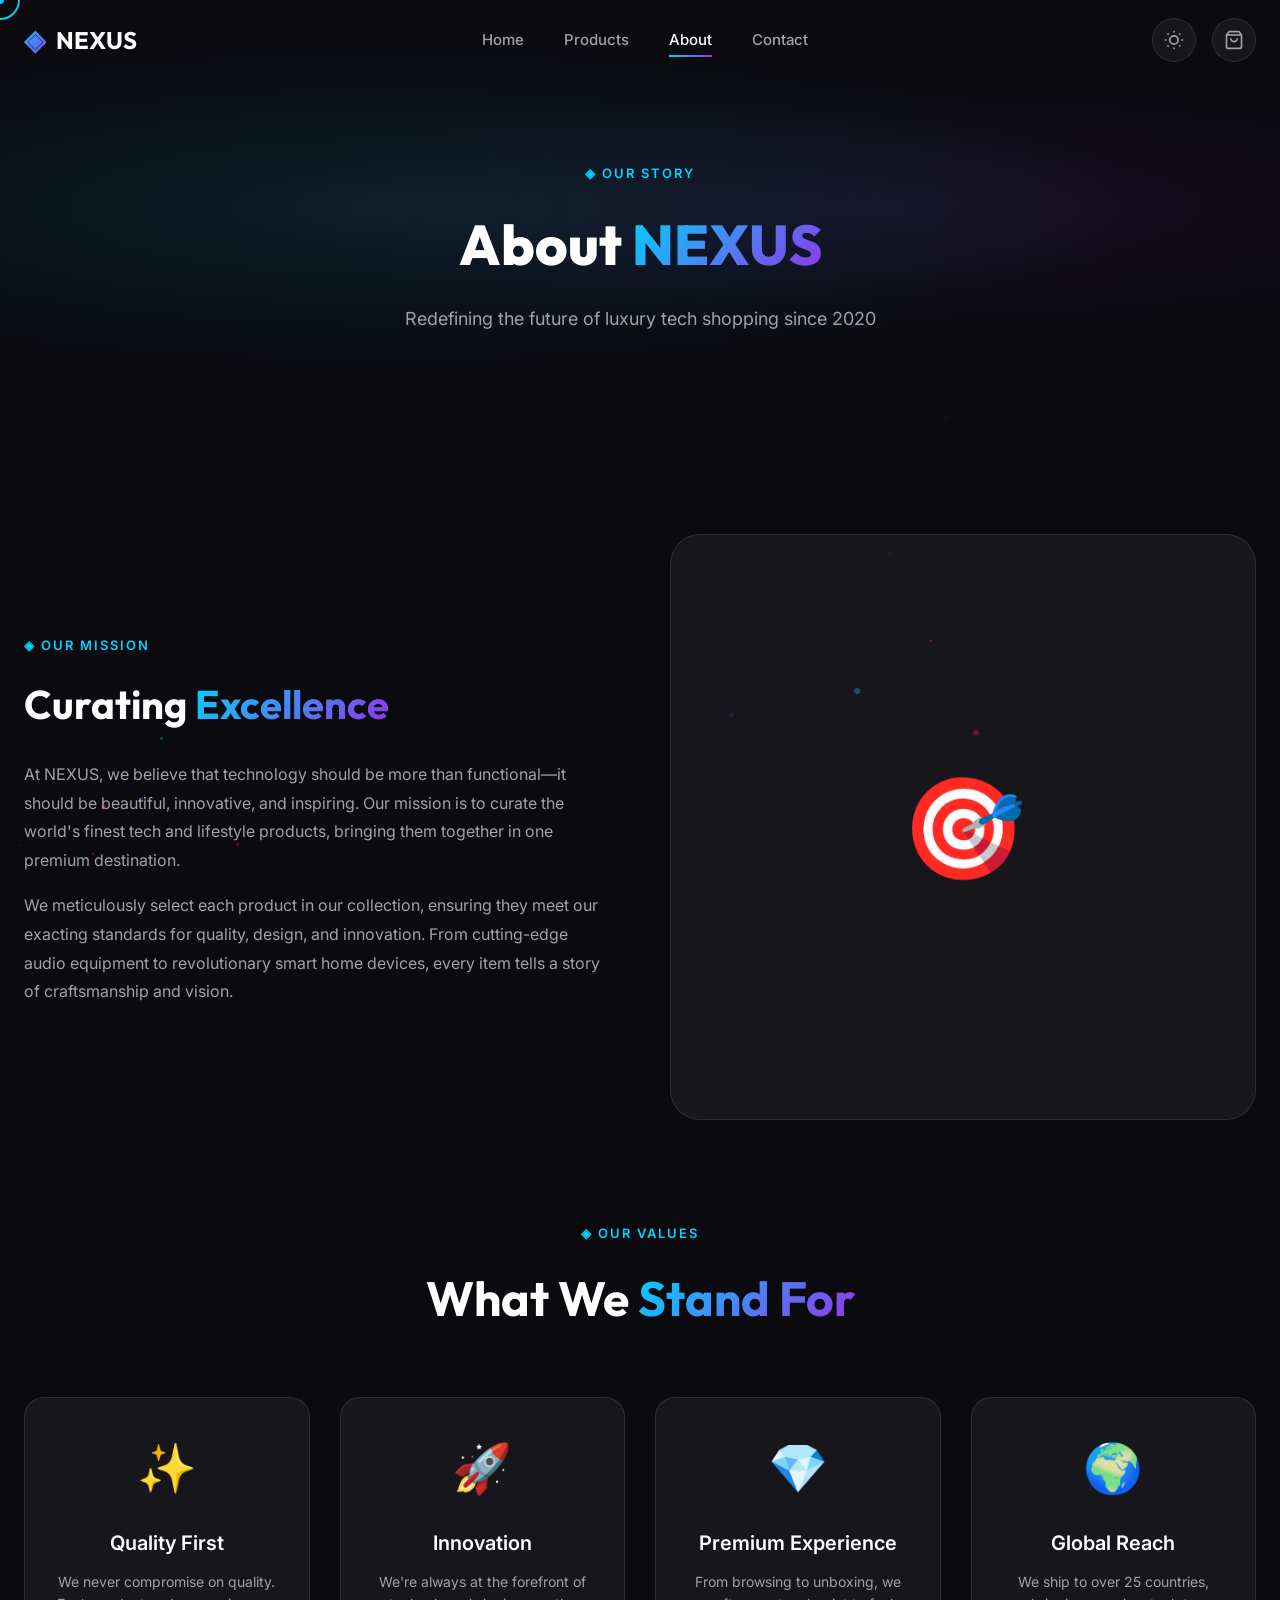
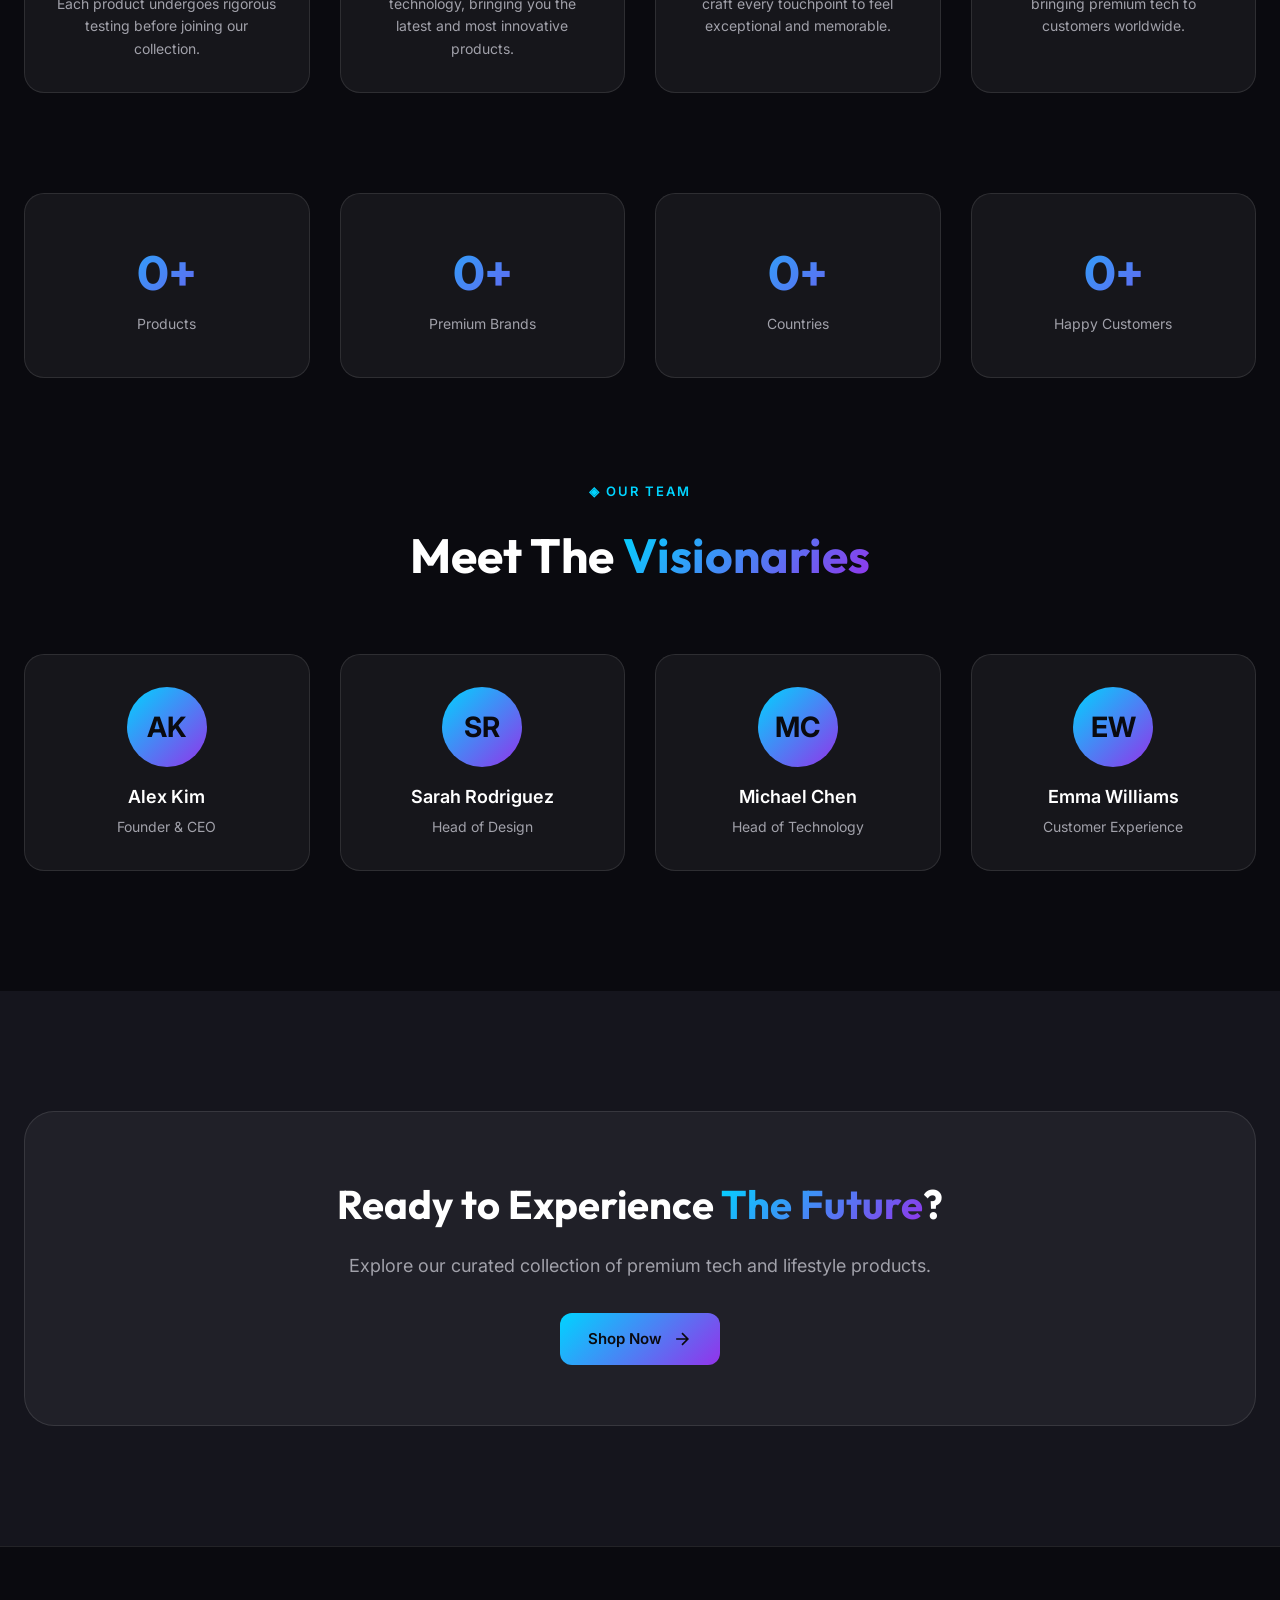
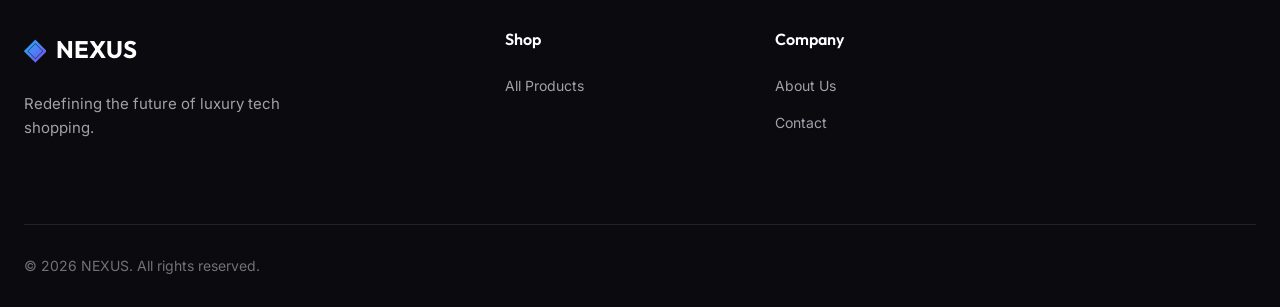
==== commit 7c66b943: "updated js folder" ====
--- a/about.html
+++ b/about.html
@@ -270,9 +270,8 @@
         </div>
     </aside>
 
-    <div id="toast-container" class="toast-container"></div>
-
-    <script src="script.js"></script>
+    <div id="toast-container" class="toast-container"> <!-- JavaScript (Modular) -->
+        <script type="module" src="js/main.js"></script>
 </body>
 
 </html>
--- a/styles.css
+++ b/styles.css
@@ -1137,6 +1137,17 @@
     font-size: 80px;
     position: relative;
     overflow: hidden;
+}
+
+.featured-card-image img {
+    width: 100%;
+    height: 100%;
+    object-fit: cover;
+    transition: transform var(--transition-normal);
+}
+
+.featured-card:hover .featured-card-image img {
+    transform: scale(1.05);
 }
 
 .featured-card-image::before {
@@ -1692,6 +1703,32 @@
     box-shadow: var(--shadow-glow);
 }
 
+/* Product Card Action Buttons */
+.product-card-actions {
+    display: flex;
+    gap: 8px;
+    margin-top: 12px;
+    opacity: 0;
+    transform: translateY(10px);
+    transition: var(--transition-normal);
+}
+
+.product-card:hover .product-card-actions {
+    opacity: 1;
+    transform: translateY(0);
+}
+
+.product-card-actions .btn {
+    flex: 1;
+    padding: 10px 16px;
+    font-size: 13px;
+    white-space: nowrap;
+}
+
+.product-card-actions .btn-secondary {
+    font-size: 13px;
+}
+
 /* Skeleton Loader */
 .product-skeleton {
     background: var(--glass);
@@ -2082,6 +2119,8 @@
         transform: translateX(-100%);
         transition: var(--transition-normal);
         overflow-y: auto;
+        background: var(--bg-secondary);
+        backdrop-filter: blur(20px);
     }
 
     .filter-sidebar.active {
@@ -2155,7 +2194,7 @@
     right: 0;
     width: 420px;
     max-width: 100%;
-    height: 100vh;
+    height: 98vh;
     background: var(--bg-secondary);
     border-left: 1px solid var(--glass-border);
     z-index: 2000;
@@ -2325,6 +2364,7 @@
 
 .cart-footer {
     padding: 24px;
+    padding-bottom: max(24px, env(safe-area-inset-bottom));
     border-top: 1px solid var(--glass-border);
     background: var(--bg-primary);
 }
@@ -2771,6 +2811,22 @@
 @media (max-width: 768px) {
     .cart-sidebar {
         width: 100%;
+    }
+
+    .cart-footer {
+        padding-bottom: max(32px, env(safe-area-inset-bottom) + 16px);
+    }
+
+    /* Make product actions always visible on mobile */
+    .product-actions {
+        opacity: 1;
+        transform: translateX(0);
+    }
+
+    /* Make product card action buttons always visible on mobile */
+    .product-card-actions {
+        opacity: 1;
+        transform: translateY(0);
     }
 
     .modal-body {
@@ -3520,4 +3576,392 @@
     height: 100%;
     object-fit: cover;
     border-radius: inherit;
+}
+
+/* ============ CHECKOUT PAGE ============ */
+.checkout-section {
+    padding: 60px 0 var(--section-padding);
+}
+
+.checkout-grid {
+    display: grid;
+    grid-template-columns: 1fr 400px;
+    gap: 40px;
+    align-items: start;
+}
+
+.checkout-form-container {
+    background: var(--glass);
+    border: 1px solid var(--glass-border);
+    border-radius: var(--radius-xl);
+    padding: 40px;
+}
+
+.checkout-block {
+    margin-bottom: 40px;
+    padding-bottom: 40px;
+    border-bottom: 1px solid var(--glass-border);
+}
+
+.checkout-block:last-of-type {
+    border-bottom: none;
+    margin-bottom: 0;
+    padding-bottom: 0;
+}
+
+.checkout-block-title {
+    display: flex;
+    align-items: center;
+    gap: 16px;
+    font-size: 20px;
+    font-weight: 600;
+    margin-bottom: 24px;
+}
+
+.block-number {
+    width: 32px;
+    height: 32px;
+    background: var(--gradient-primary);
+    border-radius: 50%;
+    display: flex;
+    align-items: center;
+    justify-content: center;
+    font-size: 14px;
+    font-weight: 700;
+    color: var(--bg-primary);
+}
+
+/* Payment Methods */
+.payment-methods {
+    display: flex;
+    gap: 16px;
+    margin-bottom: 24px;
+}
+
+.payment-method {
+    flex: 1;
+    cursor: pointer;
+}
+
+.payment-method input {
+    display: none;
+}
+
+.payment-method-content {
+    display: flex;
+    align-items: center;
+    justify-content: center;
+    gap: 12px;
+    padding: 16px;
+    background: var(--surface);
+    border: 2px solid var(--glass-border);
+    border-radius: var(--radius-md);
+    transition: var(--transition-normal);
+}
+
+.payment-method.active .payment-method-content,
+.payment-method input:checked+.payment-method-content {
+    border-color: var(--primary);
+    background: rgba(0, 212, 255, 0.1);
+}
+
+.card-details {
+    display: flex;
+    flex-direction: column;
+    gap: 16px;
+}
+
+/* COD Payment */
+.cod-payment-info {
+    display: flex;
+    gap: 20px;
+    padding: 24px;
+    background: rgba(16, 185, 129, 0.1);
+    border: 2px solid var(--success);
+    border-radius: var(--radius-lg);
+    align-items: center;
+}
+
+.cod-icon {
+    width: 60px;
+    height: 60px;
+    background: var(--success);
+    border-radius: 50%;
+    display: flex;
+    align-items: center;
+    justify-content: center;
+    flex-shrink: 0;
+    color: white;
+}
+
+.cod-details h4 {
+    font-size: 18px;
+    font-weight: 600;
+    margin-bottom: 8px;
+    color: var(--success);
+}
+
+.cod-details p {
+    font-size: 14px;
+    color: var(--text-secondary);
+    line-height: 1.5;
+}
+
+/* Place Order Button */
+.place-order-btn {
+    width: 100%;
+    padding: 18px 32px;
+    font-size: 18px;
+    margin-top: 32px;
+}
+
+.place-order-btn .btn-loader {
+    display: flex;
+    align-items: center;
+    gap: 8px;
+}
+
+.spinner {
+    animation: spin 1s linear infinite;
+}
+
+@keyframes spin {
+    from {
+        transform: rotate(0deg);
+    }
+
+    to {
+        transform: rotate(360deg);
+    }
+}
+
+/* Order Summary */
+.order-summary {
+    position: sticky;
+    top: 100px;
+}
+
+.order-summary-card {
+    background: var(--glass);
+    border: 1px solid var(--glass-border);
+    border-radius: var(--radius-xl);
+    padding: 32px;
+}
+
+.order-summary-title {
+    font-size: 20px;
+    font-weight: 600;
+    margin-bottom: 24px;
+    padding-bottom: 16px;
+    border-bottom: 1px solid var(--glass-border);
+}
+
+.order-items {
+    max-height: 300px;
+    overflow-y: auto;
+    margin-bottom: 24px;
+}
+
+.order-item {
+    display: flex;
+    gap: 16px;
+    padding: 16px 0;
+    border-bottom: 1px solid var(--glass-border);
+}
+
+.order-item:last-child {
+    border-bottom: none;
+}
+
+.order-item-image {
+    width: 60px;
+    height: 60px;
+    background: var(--bg-tertiary);
+    border-radius: var(--radius-md);
+    display: flex;
+    align-items: center;
+    justify-content: center;
+    overflow: hidden;
+    flex-shrink: 0;
+}
+
+.order-item-image img {
+    width: 100%;
+    height: 100%;
+    object-fit: cover;
+}
+
+.order-item-details {
+    flex: 1;
+}
+
+.order-item-name {
+    font-weight: 500;
+    margin-bottom: 4px;
+}
+
+.order-item-qty {
+    font-size: 14px;
+    color: var(--text-secondary);
+}
+
+.order-item-price {
+    font-weight: 600;
+    color: var(--primary);
+}
+
+.order-totals {
+    padding-top: 16px;
+    border-top: 1px solid var(--glass-border);
+}
+
+.order-row {
+    display: flex;
+    justify-content: space-between;
+    padding: 8px 0;
+    font-size: 15px;
+}
+
+.order-row.total {
+    font-size: 20px;
+    font-weight: 700;
+    padding-top: 16px;
+    margin-top: 8px;
+    border-top: 1px solid var(--glass-border);
+}
+
+.order-row.total span:last-child {
+    color: var(--primary);
+}
+
+.order-security {
+    display: flex;
+    align-items: center;
+    justify-content: center;
+    gap: 8px;
+    margin-top: 24px;
+    padding-top: 16px;
+    border-top: 1px solid var(--glass-border);
+    font-size: 13px;
+    color: var(--text-secondary);
+}
+
+.order-security svg {
+    color: var(--success);
+}
+
+/* Confirmation Modal */
+.confirmation-modal {
+    position: fixed;
+    inset: 0;
+    background: rgba(0, 0, 0, 0.8);
+    display: flex;
+    align-items: center;
+    justify-content: center;
+    z-index: 2000;
+    opacity: 0;
+    visibility: hidden;
+    transition: var(--transition-normal);
+}
+
+.confirmation-modal.active {
+    opacity: 1;
+    visibility: visible;
+}
+
+.confirmation-content {
+    background: var(--bg-secondary);
+    border: 1px solid var(--glass-border);
+    border-radius: var(--radius-xl);
+    padding: 60px;
+    text-align: center;
+    max-width: 500px;
+    transform: scale(0.9);
+    transition: var(--transition-normal);
+}
+
+.confirmation-modal.active .confirmation-content {
+    transform: scale(1);
+}
+
+.confirmation-icon {
+    width: 100px;
+    height: 100px;
+    background: rgba(16, 185, 129, 0.1);
+    border-radius: 50%;
+    display: flex;
+    align-items: center;
+    justify-content: center;
+    margin: 0 auto 24px;
+    color: var(--success);
+}
+
+.confirmation-content h2 {
+    font-size: 32px;
+    font-weight: 700;
+    margin-bottom: 8px;
+}
+
+.confirmation-order-number {
+    font-size: 18px;
+    color: var(--primary);
+    margin-bottom: 16px;
+}
+
+.confirmation-message {
+    color: var(--text-secondary);
+    margin-bottom: 24px;
+    line-height: 1.6;
+}
+
+.confirmation-details {
+    background: var(--glass);
+    border-radius: var(--radius-md);
+    padding: 16px;
+    margin-bottom: 32px;
+    font-size: 14px;
+    color: var(--text-secondary);
+}
+
+/* Empty Cart State */
+.empty-cart-checkout {
+    text-align: center;
+    padding: 80px 40px;
+}
+
+.empty-cart-checkout svg {
+    color: var(--text-muted);
+    margin-bottom: 24px;
+}
+
+.empty-cart-checkout h2 {
+    font-size: 28px;
+    margin-bottom: 16px;
+}
+
+.empty-cart-checkout p {
+    color: var(--text-secondary);
+    margin-bottom: 32px;
+}
+
+/* Responsive */
+@media (max-width: 1024px) {
+    .checkout-grid {
+        grid-template-columns: 1fr;
+    }
+
+    .order-summary {
+        position: static;
+        order: -1;
+    }
+}
+
+@media (max-width: 768px) {
+    .checkout-form-container {
+        padding: 24px;
+    }
+
+    .payment-methods {
+        flex-direction: column;
+    }
 }
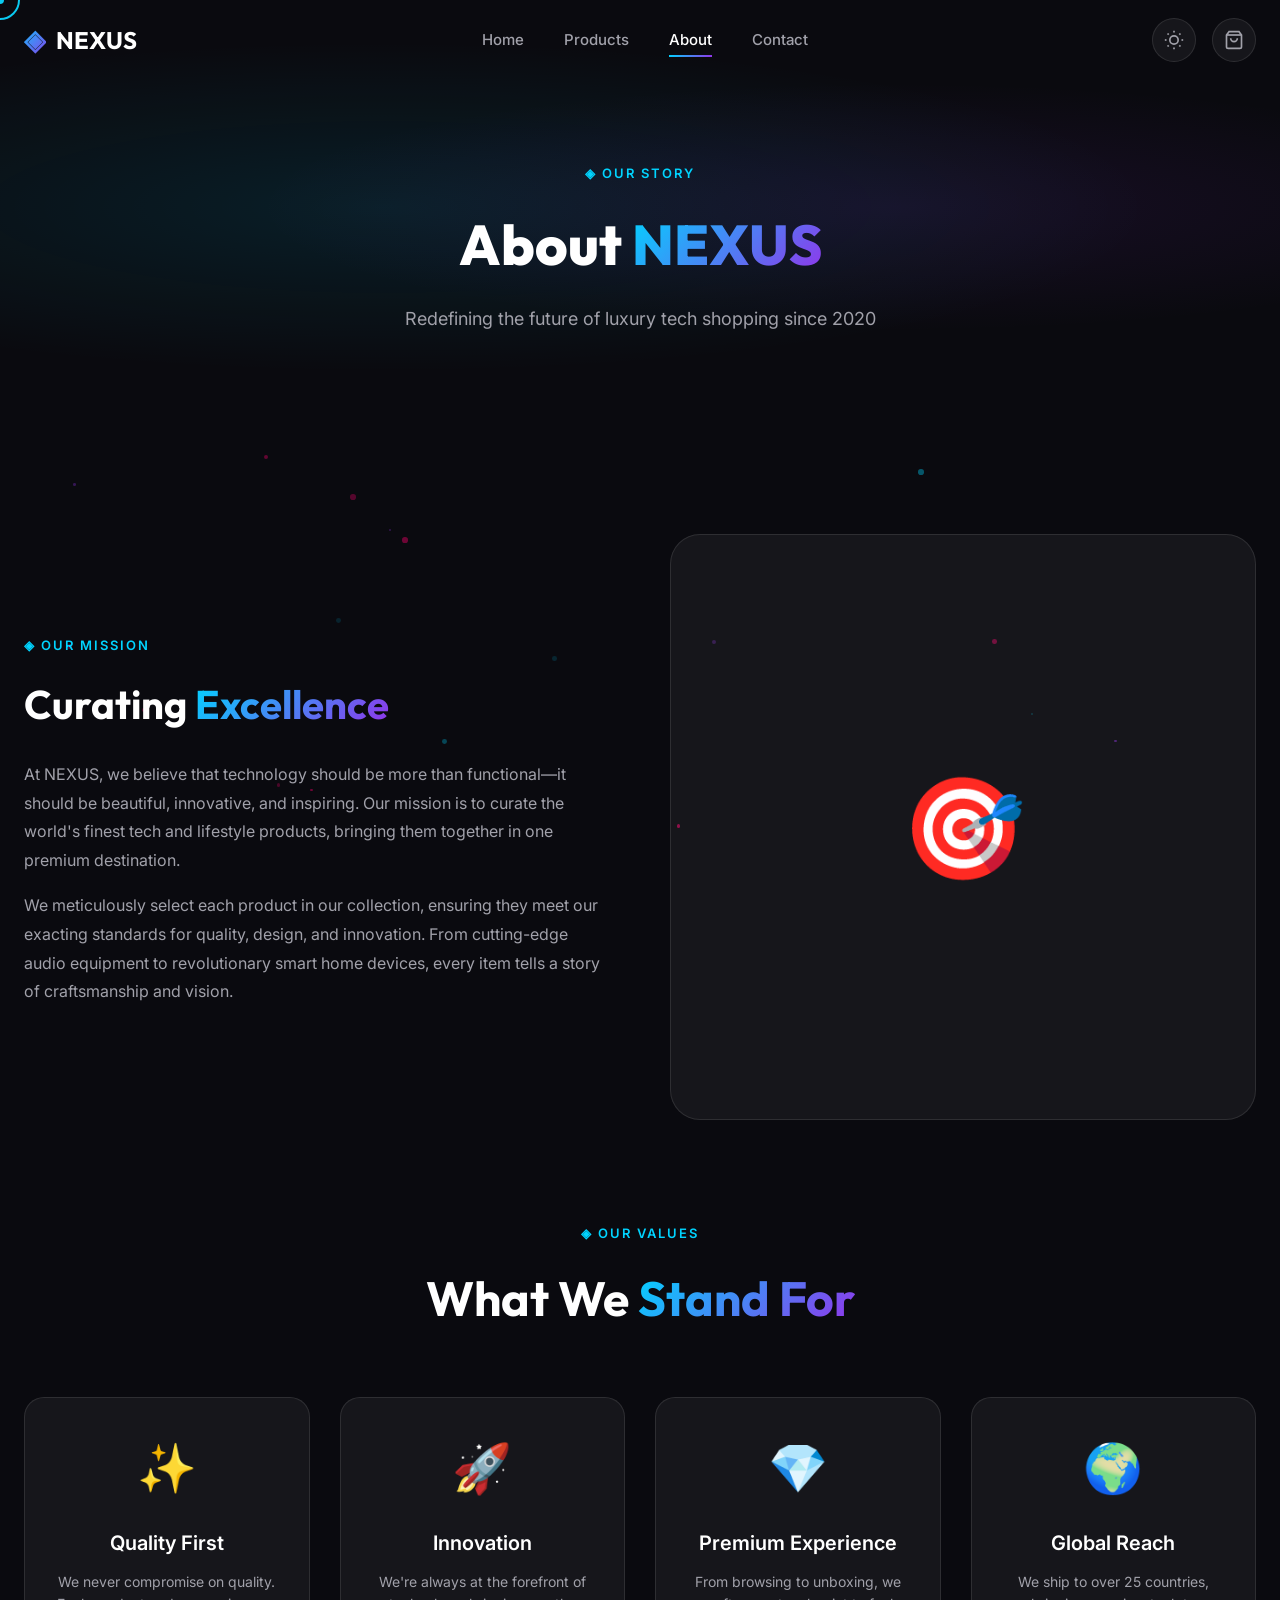
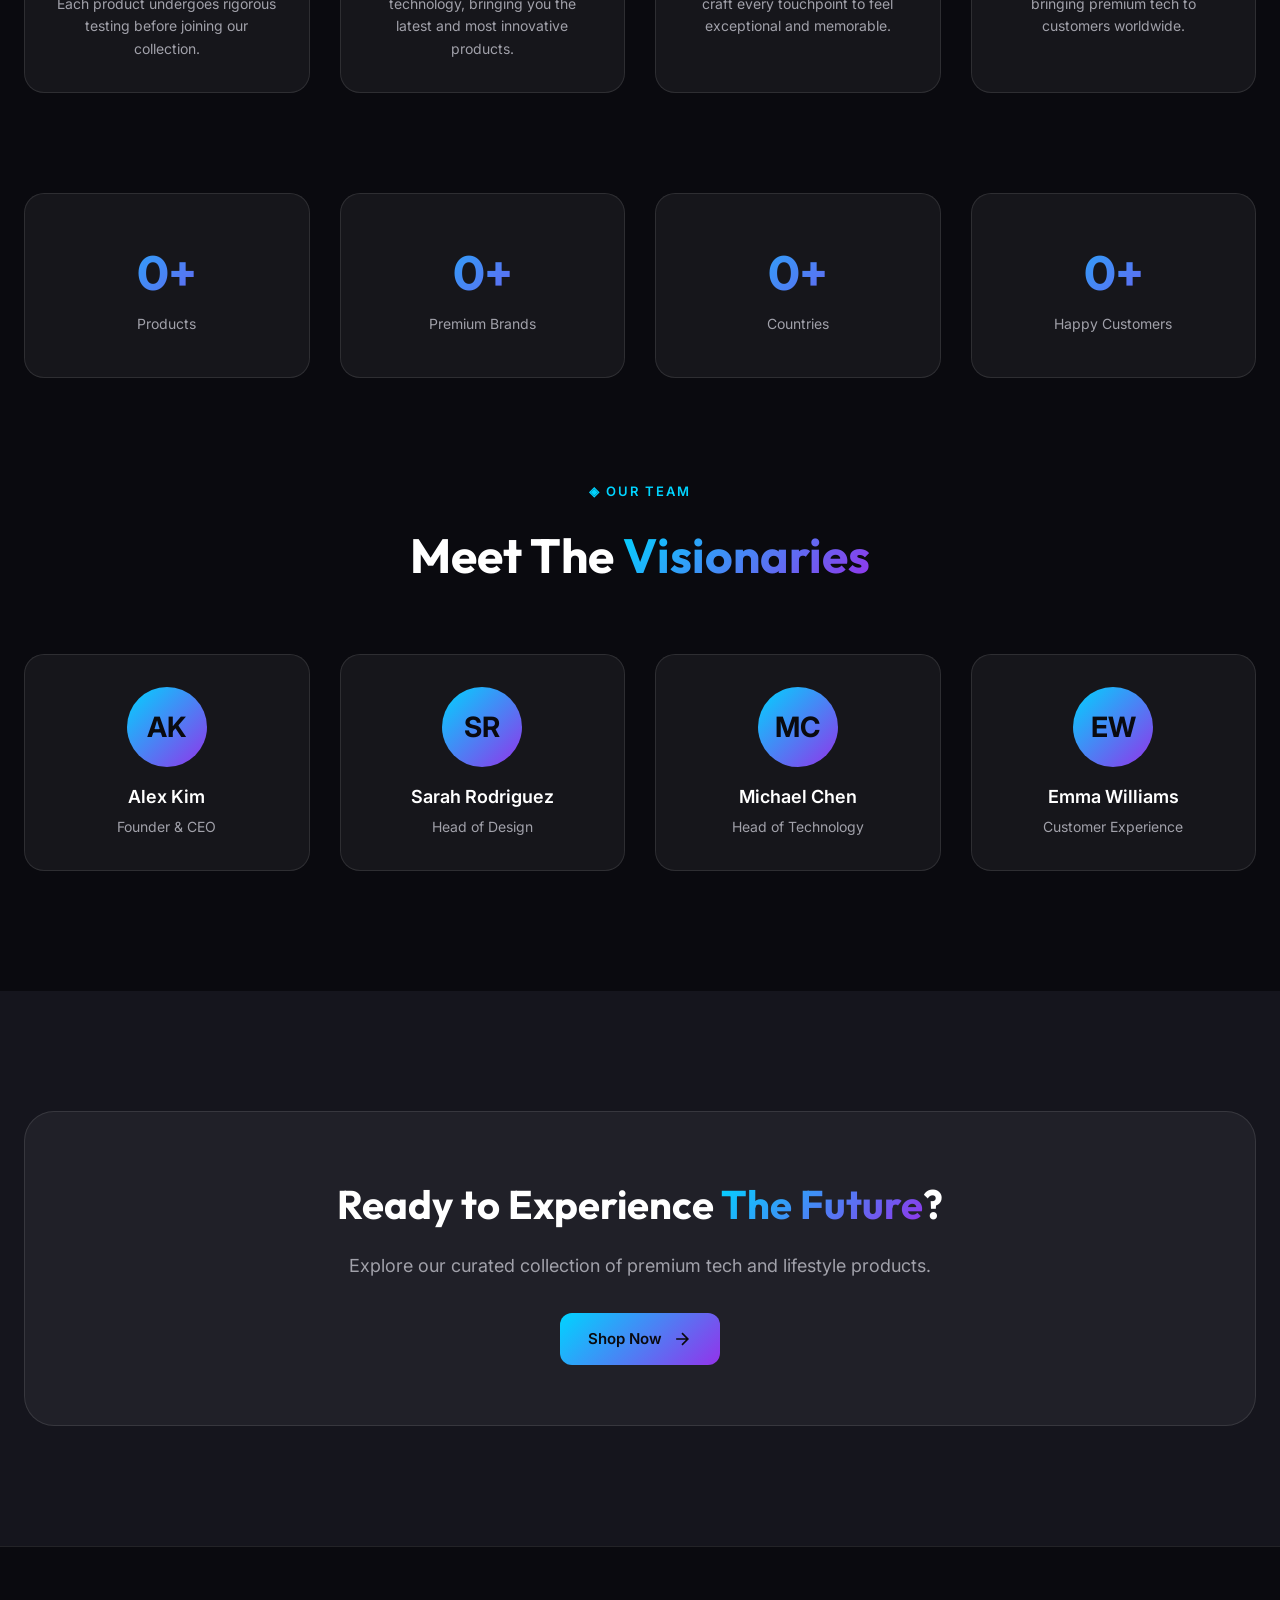
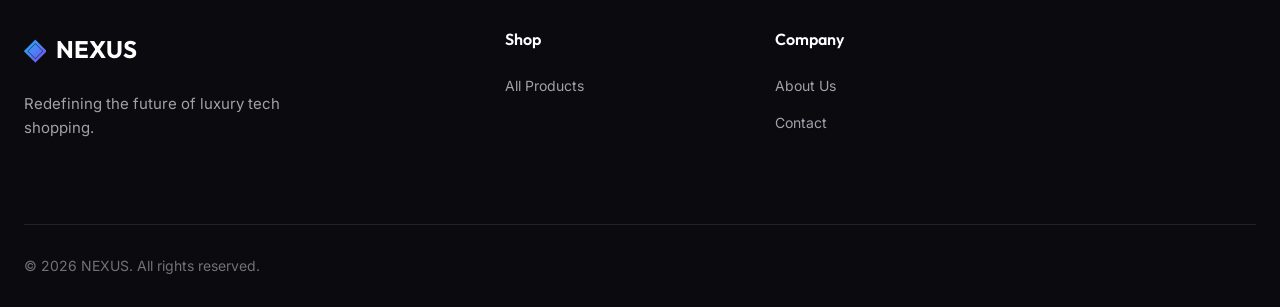
==== commit 1cce1f92: "refactor: comments" ====
--- a/about.html
+++ b/about.html
@@ -2,6 +2,8 @@
 <html lang="en">
 
 <head>
+
+    
     <meta charset="UTF-8">
     <meta name="viewport" content="width=device-width, initial-scale=1.0">
     <meta name="description"
--- a/styles.css
+++ b/styles.css
@@ -1,3967 +1,3990 @@
-/* ========================================
-   NEXUS - Luxury E-Commerce Styles
-   ======================================== */
-
-/* CSS Custom Properties */
 :root {
-    /* Colors */
-    --bg-primary: #0a0a0f;
-    --bg-secondary: #15151d;
-    --bg-tertiary: #1a1a25;
-    --surface: rgba(255, 255, 255, 0.03);
-    --surface-hover: rgba(255, 255, 255, 0.06);
-    --glass: rgba(255, 255, 255, 0.05);
-    --glass-border: rgba(255, 255, 255, 0.1);
-
-    --primary: #00d4ff;
-    --primary-dark: #00a8cc;
-    --secondary: #9333ea;
-    --accent: #ff006e;
-    --success: #10b981;
-    --warning: #f59e0b;
-
-    --text-primary: #ffffff;
-    --text-secondary: #a1a1aa;
-    --text-muted: #71717a;
-
-    /* Gradients */
-    --gradient-primary: linear-gradient(135deg, var(--primary), var(--secondary));
-    --gradient-accent: linear-gradient(135deg, var(--secondary), var(--accent));
-    --gradient-glow: radial-gradient(circle at center, var(--primary), transparent 70%);
-
-    /* Typography */
-    --font-display: 'Outfit', sans-serif;
-    --font-body: 'Inter', sans-serif;
-
-    /* Spacing */
-    --container-max: 1400px;
-    --section-padding: 120px;
-    --header-height: 80px;
-
-    /* Transitions */
-    --transition-fast: 0.2s ease;
-    --transition-normal: 0.3s ease;
-    --transition-slow: 0.5s ease;
-    --transition-bounce: 0.5s cubic-bezier(0.68, -0.55, 0.265, 1.55);
-
-    /* Shadows */
-    --shadow-sm: 0 2px 10px rgba(0, 0, 0, 0.3);
-    --shadow-md: 0 4px 20px rgba(0, 0, 0, 0.4);
-    --shadow-lg: 0 10px 40px rgba(0, 0, 0, 0.5);
-    --shadow-glow: 0 0 30px rgba(0, 212, 255, 0.3);
-
-    /* Border Radius */
-    --radius-sm: 8px;
-    --radius-md: 12px;
-    --radius-lg: 20px;
-    --radius-xl: 30px;
+  /* Colors */
+  --bg-primary: #0a0a0f;
+  --bg-secondary: #15151d;
+  --bg-tertiary: #1a1a25;
+  --surface: rgba(255, 255, 255, 0.03);
+  --surface-hover: rgba(255, 255, 255, 0.06);
+  --glass: rgba(255, 255, 255, 0.05);
+  --glass-border: rgba(255, 255, 255, 0.1);
+
+  --primary: #00d4ff;
+  --primary-dark: #00a8cc;
+  --secondary: #9333ea;
+  --accent: #ff006e;
+  --success: #10b981;
+  --warning: #f59e0b;
+
+  --text-primary: #ffffff;
+  --text-secondary: #a1a1aa;
+  --text-muted: #71717a;
+
+  /* Gradients */
+  --gradient-primary: linear-gradient(135deg, var(--primary), var(--secondary));
+  --gradient-accent: linear-gradient(135deg, var(--secondary), var(--accent));
+  --gradient-glow: radial-gradient(
+    circle at center,
+    var(--primary),
+    transparent 70%
+  );
+
+  /* Typography */
+  --font-display: "Outfit", sans-serif;
+  --font-body: "Inter", sans-serif;
+
+  /* Spacing */
+  --container-max: 1400px;
+  --section-padding: 120px;
+  --header-height: 80px;
+
+  /* Transitions */
+  --transition-fast: 0.2s ease;
+  --transition-normal: 0.3s ease;
+  --transition-slow: 0.5s ease;
+  --transition-bounce: 0.5s cubic-bezier(0.68, -0.55, 0.265, 1.55);
+
+  /* Shadows */
+  --shadow-sm: 0 2px 10px rgba(0, 0, 0, 0.3);
+  --shadow-md: 0 4px 20px rgba(0, 0, 0, 0.4);
+  --shadow-lg: 0 10px 40px rgba(0, 0, 0, 0.5);
+  --shadow-glow: 0 0 30px rgba(0, 212, 255, 0.3);
+
+  /* Border Radius */
+  --radius-sm: 8px;
+  --radius-md: 12px;
+  --radius-lg: 20px;
+  --radius-xl: 30px;
 }
 
 /* Reset & Base */
 *,
 *::before,
 *::after {
-    margin: 0;
-    padding: 0;
-    box-sizing: border-box;
+  margin: 0;
+  padding: 0;
+  box-sizing: border-box;
 }
 
 html {
-    scroll-behavior: smooth;
-    scrollbar-width: thin;
-    scrollbar-color: var(--primary) var(--bg-secondary);
+  scroll-behavior: smooth;
+  scrollbar-width: thin;
+  scrollbar-color: var(--primary) var(--bg-secondary);
 }
 
 body {
-    font-family: var(--font-body);
-    background: var(--bg-primary);
-    color: var(--text-primary);
-    line-height: 1.6;
-    overflow-x: hidden;
-    -webkit-font-smoothing: antialiased;
+  font-family: var(--font-body);
+  background: var(--bg-primary);
+  color: var(--text-primary);
+  line-height: 1.6;
+  overflow-x: hidden;
+  -webkit-font-smoothing: antialiased;
 }
 
 ::-webkit-scrollbar {
-    width: 8px;
+  width: 8px;
 }
 
 ::-webkit-scrollbar-track {
-    background: var(--bg-secondary);
+  background: var(--bg-secondary);
 }
 
 ::-webkit-scrollbar-thumb {
-    background: var(--gradient-primary);
-    border-radius: 4px;
+  background: var(--gradient-primary);
+  border-radius: 4px;
 }
 
 a {
-    text-decoration: none;
-    color: inherit;
-    transition: var(--transition-fast);
+  text-decoration: none;
+  color: inherit;
+  transition: var(--transition-fast);
 }
 
 button {
-    font-family: inherit;
-    cursor: pointer;
-    border: none;
-    background: none;
+  font-family: inherit;
+  cursor: pointer;
+  border: none;
+  background: none;
 }
 
 img {
-    max-width: 100%;
-    display: block;
+  max-width: 100%;
+  display: block;
 }
 
 ul {
-    list-style: none;
+  list-style: none;
 }
 
 input,
 select {
-    font-family: inherit;
-    font-size: inherit;
+  font-family: inherit;
+  font-size: inherit;
 }
 
 .container {
-    max-width: var(--container-max);
-    margin: 0 auto;
-    padding: 0 24px;
+  max-width: var(--container-max);
+  margin: 0 auto;
+  padding: 0 24px;
 }
 
 /* Custom Cursor */
 .cursor {
-    position: fixed;
-    pointer-events: none;
-    z-index: 10000;
-    mix-blend-mode: difference;
+  position: fixed;
+  pointer-events: none;
+  z-index: 10000;
+  mix-blend-mode: difference;
 }
 
 .cursor-dot {
-    width: 8px;
-    height: 8px;
-    background: var(--primary);
-    border-radius: 50%;
-    transform: translate(-50%, -50%);
-    transition: transform 0.1s ease;
+  width: 8px;
+  height: 8px;
+  background: var(--primary);
+  border-radius: 50%;
+  transform: translate(-50%, -50%);
+  transition: transform 0.1s ease;
 }
 
 .cursor-outline {
-    width: 40px;
-    height: 40px;
-    border: 2px solid var(--primary);
-    border-radius: 50%;
-    transform: translate(-50%, -50%);
-    transition: transform 0.15s ease, width 0.3s ease, height 0.3s ease;
+  width: 40px;
+  height: 40px;
+  border: 2px solid var(--primary);
+  border-radius: 50%;
+  transform: translate(-50%, -50%);
+  transition: transform 0.15s ease, width 0.3s ease, height 0.3s ease;
 }
 
 .cursor-outline.hover {
-    width: 60px;
-    height: 60px;
-    border-color: var(--secondary);
+  width: 60px;
+  height: 60px;
+  border-color: var(--secondary);
 }
 
 @media (max-width: 1024px) {
-    .cursor {
-        display: none;
-    }
+  .cursor {
+    display: none;
+  }
 }
 
 /* Particles Background */
 .particles-container {
+  position: fixed;
+  top: 0;
+  left: 0;
+  width: 100%;
+  height: 100%;
+  pointer-events: none;
+  z-index: 0;
+  overflow: hidden;
+}
+
+.particle {
+  position: absolute;
+  width: 4px;
+  height: 4px;
+  background: var(--primary);
+  border-radius: 50%;
+  opacity: 0.3;
+  animation: float 15s infinite ease-in-out;
+}
+
+@keyframes float {
+  0%,
+  100% {
+    transform: translate(0, 0) scale(1);
+    opacity: 0.3;
+  }
+
+  25% {
+    transform: translate(50px, -100px) scale(1.2);
+    opacity: 0.5;
+  }
+
+  50% {
+    transform: translate(-30px, -200px) scale(0.8);
+    opacity: 0.3;
+  }
+
+  75% {
+    transform: translate(80px, -300px) scale(1.1);
+    opacity: 0.4;
+  }
+}
+
+/* Loading Screen */
+.loading-screen {
+  position: fixed;
+  top: 0;
+  left: 0;
+  width: 100%;
+  height: 100%;
+  background: var(--bg-primary);
+  display: flex;
+  align-items: center;
+  justify-content: center;
+  z-index: 10001;
+  transition: opacity 0.5s ease, visibility 0.5s ease;
+}
+
+.loading-screen.hidden {
+  opacity: 0;
+  visibility: hidden;
+}
+
+.loader {
+  position: relative;
+  width: 120px;
+  height: 120px;
+  display: flex;
+  align-items: center;
+  justify-content: center;
+}
+
+.loader-ring {
+  position: absolute;
+  width: 100%;
+  height: 100%;
+  border: 2px solid transparent;
+  border-top-color: var(--primary);
+  border-radius: 50%;
+  animation: spin 1.5s linear infinite;
+}
+
+.loader-ring:nth-child(2) {
+  width: 80%;
+  height: 80%;
+  border-top-color: var(--secondary);
+  animation-duration: 1.2s;
+  animation-direction: reverse;
+}
+
+.loader-ring:nth-child(3) {
+  width: 60%;
+  height: 60%;
+  border-top-color: var(--accent);
+  animation-duration: 0.9s;
+}
+
+.loader-text {
+  font-family: var(--font-display);
+  font-size: 14px;
+  font-weight: 600;
+  letter-spacing: 4px;
+  color: var(--text-primary);
+}
+
+@keyframes spin {
+  to {
+    transform: rotate(360deg);
+  }
+}
+
+/* Header */
+.header {
+  position: fixed;
+  top: 0;
+  left: 0;
+  width: 100%;
+  height: var(--header-height);
+  z-index: 1000;
+  transition: var(--transition-normal);
+}
+
+.header::before {
+  content: "";
+  position: absolute;
+  inset: 0;
+  background: rgba(10, 10, 15, 0.8);
+  backdrop-filter: blur(20px);
+  border-bottom: 1px solid var(--glass-border);
+  opacity: 0;
+  transition: var(--transition-normal);
+}
+
+.header.scrolled::before {
+  opacity: 1;
+}
+
+.nav {
+  position: relative;
+  display: flex;
+  align-items: center;
+  justify-content: space-between;
+  height: 100%;
+}
+
+.logo {
+  display: flex;
+  align-items: center;
+  gap: 10px;
+  font-family: var(--font-display);
+  font-size: 24px;
+  font-weight: 700;
+  z-index: 10;
+}
+
+.logo-icon {
+  font-size: 28px;
+  background: var(--gradient-primary);
+  -webkit-background-clip: text;
+  -webkit-text-fill-color: transparent;
+  background-clip: text;
+  animation: pulse-glow 2s ease-in-out infinite;
+}
+
+@keyframes pulse-glow {
+  0%,
+  100% {
+    filter: drop-shadow(0 0 10px rgba(0, 212, 255, 0.5));
+  }
+
+  50% {
+    filter: drop-shadow(0 0 20px rgba(0, 212, 255, 0.8));
+  }
+}
+
+.nav-links {
+  display: flex;
+  gap: 40px;
+}
+
+.nav-link {
+  position: relative;
+  font-size: 15px;
+  font-weight: 500;
+  color: var(--text-secondary);
+  padding: 8px 0;
+  transition: var(--transition-fast);
+}
+
+.nav-link::after {
+  content: "";
+  position: absolute;
+  bottom: 0;
+  left: 0;
+  width: 0;
+  height: 2px;
+  background: var(--gradient-primary);
+  transition: var(--transition-normal);
+}
+
+.nav-link:hover,
+.nav-link.active {
+  color: var(--text-primary);
+}
+
+.nav-link:hover::after,
+.nav-link.active::after {
+  width: 100%;
+}
+
+.nav-actions {
+  display: flex;
+  align-items: center;
+  gap: 16px;
+}
+
+.nav-btn {
+  position: relative;
+  width: 44px;
+  height: 44px;
+  display: flex;
+  align-items: center;
+  justify-content: center;
+  color: var(--text-secondary);
+  border-radius: 50%;
+  background: var(--glass);
+  border: 1px solid var(--glass-border);
+  transition: var(--transition-normal);
+}
+
+.nav-btn:hover {
+  color: var(--text-primary);
+  background: var(--surface-hover);
+  border-color: var(--primary);
+  box-shadow: var(--shadow-glow);
+}
+
+.cart-count {
+  position: absolute;
+  top: -4px;
+  right: -4px;
+  width: 20px;
+  height: 20px;
+  background: var(--gradient-primary);
+  border-radius: 50%;
+  font-size: 11px;
+  font-weight: 600;
+  display: flex;
+  align-items: center;
+  justify-content: center;
+  opacity: 0;
+  transform: scale(0);
+  transition: var(--transition-bounce);
+}
+
+.cart-count.show {
+  opacity: 1;
+  transform: scale(1);
+}
+
+.mobile-menu-btn {
+  display: none;
+}
+
+.hamburger {
+  width: 20px;
+  height: 2px;
+  background: var(--text-primary);
+  position: relative;
+  transition: var(--transition-fast);
+}
+
+.hamburger::before,
+.hamburger::after {
+  content: "";
+  position: absolute;
+  width: 100%;
+  height: 100%;
+  background: inherit;
+  transition: var(--transition-fast);
+}
+
+.hamburger::before {
+  top: -6px;
+}
+
+.hamburger::after {
+  top: 6px;
+}
+
+.mobile-menu-btn.active .hamburger {
+  background: transparent;
+}
+
+.mobile-menu-btn.active .hamburger::before {
+  top: 0;
+  transform: rotate(45deg);
+}
+
+.mobile-menu-btn.active .hamburger::after {
+  top: 0;
+  transform: rotate(-45deg);
+}
+
+/* Mobile Menu */
+.mobile-menu {
+  position: fixed;
+  top: var(--header-height);
+  left: 0;
+  width: 100%;
+  height: calc(100vh - var(--header-height));
+  background: var(--bg-primary);
+  padding: 40px 24px;
+  transform: translateX(-100%);
+  transition: var(--transition-normal);
+  z-index: 999;
+}
+
+.mobile-menu.active {
+  transform: translateX(0);
+}
+
+.mobile-nav-links {
+  display: flex;
+  flex-direction: column;
+  gap: 24px;
+}
+
+.mobile-nav-link {
+  font-family: var(--font-display);
+  font-size: 32px;
+  font-weight: 600;
+  color: var(--text-secondary);
+  transition: var(--transition-fast);
+}
+
+.mobile-nav-link:hover {
+  color: var(--text-primary);
+  transform: translateX(10px);
+}
+
+/* Search Overlay */
+.search-overlay {
+  position: fixed;
+  inset: 0;
+  background: rgba(10, 10, 15, 0.95);
+  backdrop-filter: blur(20px);
+  display: flex;
+  align-items: flex-start;
+  justify-content: center;
+  padding-top: 15vh;
+  z-index: 2000;
+  opacity: 0;
+  visibility: hidden;
+  transition: var(--transition-normal);
+}
+
+.search-overlay.active {
+  opacity: 1;
+  visibility: visible;
+}
+
+.search-container {
+  width: 100%;
+  max-width: 700px;
+  padding: 0 24px;
+  transform: translateY(-30px);
+  transition: var(--transition-normal);
+}
+
+.search-overlay.active .search-container {
+  transform: translateY(0);
+}
+
+.search-close {
+  position: absolute;
+  top: 30px;
+  right: 30px;
+  font-size: 40px;
+  color: var(--text-secondary);
+  background: none;
+  border: none;
+  cursor: pointer;
+  transition: var(--transition-fast);
+}
+
+.search-close:hover {
+  color: var(--text-primary);
+  transform: rotate(90deg);
+}
+
+.search-input-wrapper {
+  position: relative;
+  display: flex;
+  align-items: center;
+}
+
+.search-icon {
+  position: absolute;
+  left: 20px;
+  color: var(--text-muted);
+}
+
+.search-input {
+  width: 100%;
+  padding: 20px 20px 20px 60px;
+  font-size: 20px;
+  background: var(--glass);
+  border: 1px solid var(--glass-border);
+  border-radius: var(--radius-lg);
+  color: var(--text-primary);
+  outline: none;
+  transition: var(--transition-normal);
+}
+
+.search-input:focus {
+  border-color: var(--primary);
+  box-shadow: var(--shadow-glow);
+}
+
+.search-input::placeholder {
+  color: var(--text-muted);
+}
+
+.search-suggestions {
+  margin-top: 20px;
+  background: var(--bg-secondary);
+  border-radius: var(--radius-md);
+  overflow: hidden;
+  max-height: 400px;
+  overflow-y: auto;
+}
+
+.search-suggestion {
+  display: flex;
+  align-items: center;
+  gap: 16px;
+  padding: 16px 20px;
+  cursor: pointer;
+  transition: var(--transition-fast);
+}
+
+.search-suggestion:hover {
+  background: var(--surface-hover);
+}
+
+.search-suggestion-image {
+  width: 50px;
+  height: 50px;
+  border-radius: var(--radius-sm);
+  background: var(--glass);
+  display: flex;
+  align-items: center;
+  justify-content: center;
+  font-size: 24px;
+}
+
+.search-suggestion-info h4 {
+  font-size: 15px;
+  font-weight: 500;
+  margin-bottom: 4px;
+}
+
+.search-suggestion-info span {
+  font-size: 14px;
+  color: var(--primary);
+  font-weight: 600;
+}
+
+/* Buttons */
+.btn {
+  display: inline-flex;
+  align-items: center;
+  justify-content: center;
+  gap: 10px;
+  padding: 14px 28px;
+  font-size: 15px;
+  font-weight: 600;
+  border-radius: var(--radius-md);
+  transition: var(--transition-normal);
+  position: relative;
+  overflow: hidden;
+}
+
+.btn-primary {
+  background: var(--gradient-primary);
+  color: var(--bg-primary);
+}
+
+.btn-primary::before {
+  content: "";
+  position: absolute;
+  inset: 0;
+  background: linear-gradient(135deg, var(--secondary), var(--primary));
+  opacity: 0;
+  transition: var(--transition-normal);
+}
+
+.btn-primary:hover::before {
+  opacity: 1;
+}
+
+.btn-primary span,
+.btn-primary svg {
+  position: relative;
+  z-index: 1;
+}
+
+.btn-primary:hover {
+  box-shadow: 0 0 30px rgba(0, 212, 255, 0.4);
+  transform: translateY(-2px);
+}
+
+.btn-secondary {
+  background: var(--glass);
+  border: 1px solid var(--glass-border);
+  color: var(--text-primary);
+}
+
+.btn-secondary:hover {
+  background: var(--surface-hover);
+  border-color: var(--primary);
+}
+
+/* Gradient Text */
+.gradient-text {
+  background: var(--gradient-primary);
+  -webkit-background-clip: text;
+  -webkit-text-fill-color: transparent;
+  background-clip: text;
+}
+
+/* Section Styles */
+.section-header {
+  text-align: center;
+  margin-bottom: 60px;
+}
+
+.section-badge {
+  display: inline-block;
+  font-size: 13px;
+  font-weight: 600;
+  letter-spacing: 2px;
+  color: var(--primary);
+  margin-bottom: 16px;
+}
+
+.section-title {
+  font-family: var(--font-display);
+  font-size: clamp(32px, 5vw, 48px);
+  font-weight: 700;
+  margin-bottom: 16px;
+}
+
+.section-description {
+  font-size: 18px;
+  color: var(--text-secondary);
+  max-width: 600px;
+  margin: 0 auto;
+}
+
+/* Scroll Animation */
+.animate-on-scroll {
+  opacity: 0;
+  transform: translateY(30px);
+  transition: opacity 0.6s ease, transform 0.6s ease;
+}
+
+.animate-on-scroll.visible {
+  opacity: 1;
+  transform: translateY(0);
+}
+
+/* Hero Section */
+.hero {
+  position: relative;
+  min-height: 100vh;
+  display: flex;
+  align-items: center;
+  padding-top: var(--header-height);
+  overflow: hidden;
+}
+
+.hero-bg {
+  position: absolute;
+  inset: 0;
+  z-index: -1;
+}
+
+.hero-gradient {
+  position: absolute;
+  inset: 0;
+  background: radial-gradient(
+      ellipse 80% 50% at 20% 40%,
+      rgba(0, 212, 255, 0.15),
+      transparent
+    ),
+    radial-gradient(
+      ellipse 60% 40% at 80% 60%,
+      rgba(147, 51, 234, 0.15),
+      transparent
+    ),
+    radial-gradient(
+      ellipse 50% 30% at 50% 80%,
+      rgba(255, 0, 110, 0.1),
+      transparent
+    );
+  animation: gradient-shift 10s ease-in-out infinite;
+}
+
+@keyframes gradient-shift {
+  0%,
+  100% {
+    opacity: 1;
+    transform: scale(1);
+  }
+
+  50% {
+    opacity: 0.8;
+    transform: scale(1.1);
+  }
+}
+
+.hero-mesh {
+  position: absolute;
+  inset: 0;
+  background-image: linear-gradient(
+      rgba(255, 255, 255, 0.02) 1px,
+      transparent 1px
+    ),
+    linear-gradient(90deg, rgba(255, 255, 255, 0.02) 1px, transparent 1px);
+  background-size: 50px 50px;
+  mask-image: radial-gradient(ellipse at center, black 30%, transparent 70%);
+}
+
+.hero-content {
+  display: grid;
+  grid-template-columns: 1fr 1fr;
+  gap: 60px;
+  align-items: center;
+}
+
+.hero-badge {
+  display: inline-block;
+  padding: 10px 20px;
+  background: var(--glass);
+  border: 1px solid var(--glass-border);
+  border-radius: var(--radius-xl);
+  font-size: 13px;
+  font-weight: 600;
+  letter-spacing: 2px;
+  color: var(--primary);
+  margin-bottom: 24px;
+}
+
+.hero-title {
+  font-family: var(--font-display);
+  font-size: clamp(40px, 6vw, 72px);
+  font-weight: 800;
+  line-height: 1.1;
+  margin-bottom: 24px;
+}
+
+.title-line {
+  display: block;
+}
+
+.hero-description {
+  font-size: 18px;
+  color: var(--text-secondary);
+  max-width: 500px;
+  margin-bottom: 32px;
+}
+
+.hero-buttons {
+  display: flex;
+  gap: 16px;
+  flex-wrap: wrap;
+}
+
+/* Hero Showcase */
+.hero-showcase {
+  position: relative;
+  display: flex;
+  flex-direction: column;
+  align-items: center;
+}
+
+.showcase-3d {
+  perspective: 1000px;
+  margin-bottom: 40px;
+}
+
+.showcase-card {
+  position: relative;
+  width: 350px;
+  height: 400px;
+  background: var(--glass);
+  border: 1px solid var(--glass-border);
+  border-radius: var(--radius-lg);
+  padding: 30px;
+  display: flex;
+  flex-direction: column;
+  transform-style: preserve-3d;
+  transition: transform 0.5s ease;
+  animation: float-card 6s ease-in-out infinite;
+}
+
+@keyframes float-card {
+  0%,
+  100% {
+    transform: translateY(0) rotateX(5deg) rotateY(-5deg);
+  }
+
+  50% {
+    transform: translateY(-20px) rotateX(0deg) rotateY(5deg);
+  }
+}
+
+.showcase-glow {
+  position: absolute;
+  top: 50%;
+  left: 50%;
+  width: 200px;
+  height: 200px;
+  background: var(--gradient-glow);
+  transform: translate(-50%, -50%);
+  filter: blur(60px);
+  opacity: 0.5;
+}
+
+.showcase-image {
+  flex: 1;
+  display: flex;
+  align-items: center;
+  justify-content: center;
+  position: relative;
+}
+
+.floating-product {
+  width: 150px;
+  height: 150px;
+  background: var(--gradient-primary);
+  border-radius: 50%;
+  position: relative;
+  animation: pulse 3s ease-in-out infinite;
+}
+
+.floating-product::before {
+  content: "🎧";
+  position: absolute;
+  top: 50%;
+  left: 50%;
+  transform: translate(-50%, -50%);
+  font-size: 60px;
+}
+
+.product-hologram {
+  position: absolute;
+  inset: -20px;
+  border: 2px solid var(--primary);
+  border-radius: 50%;
+  opacity: 0.3;
+  animation: hologram 2s ease-in-out infinite;
+}
+
+@keyframes hologram {
+  0%,
+  100% {
+    transform: scale(1);
+    opacity: 0.3;
+  }
+
+  50% {
+    transform: scale(1.1);
+    opacity: 0.1;
+  }
+}
+
+@keyframes pulse {
+  0%,
+  100% {
+    transform: scale(1);
+    box-shadow: 0 0 30px rgba(0, 212, 255, 0.3);
+  }
+
+  50% {
+    transform: scale(1.05);
+    box-shadow: 0 0 50px rgba(0, 212, 255, 0.5);
+  }
+}
+
+.showcase-info {
+  text-align: center;
+  position: relative;
+  z-index: 1;
+}
+
+.showcase-label {
+  display: inline-block;
+  padding: 4px 12px;
+  background: var(--gradient-accent);
+  border-radius: var(--radius-sm);
+  font-size: 11px;
+  font-weight: 600;
+  text-transform: uppercase;
+  margin-bottom: 8px;
+}
+
+.showcase-info h3 {
+  font-family: var(--font-display);
+  font-size: 24px;
+  font-weight: 700;
+  margin-bottom: 4px;
+}
+
+.showcase-info p {
+  font-size: 14px;
+  color: var(--text-secondary);
+}
+
+.showcase-stats {
+  display: flex;
+  gap: 40px;
+}
+
+.stat-item {
+  text-align: center;
+}
+
+.stat-value {
+  display: block;
+  font-family: var(--font-display);
+  font-size: 36px;
+  font-weight: 700;
+  background: var(--gradient-primary);
+  -webkit-background-clip: text;
+  -webkit-text-fill-color: transparent;
+  background-clip: text;
+}
+
+.stat-value::after {
+  content: "+";
+}
+
+.stat-label {
+  font-size: 14px;
+  color: var(--text-secondary);
+}
+
+.scroll-indicator {
+  position: absolute;
+  bottom: 40px;
+  left: 50%;
+  transform: translateX(-50%);
+  display: flex;
+  flex-direction: column;
+  align-items: center;
+  gap: 10px;
+  color: var(--text-muted);
+  font-size: 13px;
+  animation: bounce 2s infinite;
+}
+
+.scroll-arrow {
+  width: 24px;
+  height: 24px;
+  border-right: 2px solid var(--primary);
+  border-bottom: 2px solid var(--primary);
+  transform: rotate(45deg);
+}
+
+@keyframes bounce {
+  0%,
+  100% {
+    transform: translateX(-50%) translateY(0);
+  }
+
+  50% {
+    transform: translateX(-50%) translateY(10px);
+  }
+}
+
+/* Responsive */
+@media (max-width: 1024px) {
+  .nav-links {
+    display: none;
+  }
+
+  .mobile-menu-btn {
+    display: flex;
+  }
+
+  .hero-content {
+    grid-template-columns: 1fr;
+    text-align: center;
+  }
+
+  .hero-description {
+    margin: 0 auto 32px;
+  }
+
+  .hero-buttons {
+    justify-content: center;
+  }
+
+  .showcase-card {
+    width: 300px;
+    height: 350px;
+  }
+}
+
+@media (max-width: 768px) {
+  :root {
+    --section-padding: 80px;
+    --header-height: 70px;
+  }
+
+  .hero-title {
+    font-size: 36px;
+  }
+
+  .showcase-stats {
+    gap: 24px;
+  }
+
+  .stat-value {
+    font-size: 28px;
+  }
+}
+
+/* Featured Section */
+.featured-section {
+  padding: var(--section-padding) 0;
+  position: relative;
+  overflow: hidden;
+}
+
+.featured-carousel {
+  position: relative;
+  overflow: hidden;
+}
+
+.carousel-track {
+  display: flex;
+  gap: 30px;
+  transition: transform 0.5s ease;
+}
+
+.featured-card {
+  flex: 0 0 calc(33.333% - 20px);
+  min-width: 350px;
+  background: var(--glass);
+  border: 1px solid var(--glass-border);
+  border-radius: var(--radius-lg);
+  overflow: hidden;
+  position: relative;
+  transition: var(--transition-normal);
+}
+
+.featured-card:hover {
+  transform: translateY(-10px);
+  border-color: var(--primary);
+  box-shadow: var(--shadow-glow);
+}
+
+.featured-card-image {
+  height: 280px;
+  background: var(--bg-tertiary);
+  display: flex;
+  align-items: center;
+  justify-content: center;
+  font-size: 80px;
+  position: relative;
+  overflow: hidden;
+}
+
+.featured-card-image img {
+  width: 100%;
+  height: 100%;
+  object-fit: cover;
+  transition: transform var(--transition-normal);
+}
+
+.featured-card:hover .featured-card-image img {
+  transform: scale(1.05);
+}
+
+.featured-card-image::before {
+  content: "";
+  position: absolute;
+  inset: 0;
+  background: var(--gradient-primary);
+  opacity: 0;
+  transition: var(--transition-normal);
+}
+
+.featured-card:hover .featured-card-image::before {
+  opacity: 0.1;
+}
+
+.featured-card-content {
+  padding: 24px;
+}
+
+.featured-card-badge {
+  display: inline-block;
+  padding: 4px 12px;
+  border-radius: var(--radius-sm);
+  font-size: 11px;
+  font-weight: 600;
+  text-transform: uppercase;
+  margin-bottom: 12px;
+}
+
+.badge-new {
+  background: var(--primary);
+  color: var(--bg-primary);
+}
+
+.badge-sale {
+  background: var(--accent);
+  color: white;
+}
+
+.badge-trending {
+  background: var(--secondary);
+  color: white;
+}
+
+.featured-card-title {
+  font-family: var(--font-display);
+  font-size: 20px;
+  font-weight: 600;
+  margin-bottom: 8px;
+}
+
+.featured-card-price {
+  font-size: 18px;
+  font-weight: 700;
+  color: var(--primary);
+}
+
+.featured-card-price .original {
+  text-decoration: line-through;
+  color: var(--text-muted);
+  font-weight: 400;
+  margin-left: 8px;
+}
+
+.carousel-controls {
+  display: flex;
+  justify-content: center;
+  align-items: center;
+  gap: 20px;
+  margin-top: 40px;
+}
+
+.carousel-btn {
+  width: 50px;
+  height: 50px;
+  display: flex;
+  align-items: center;
+  justify-content: center;
+  background: var(--glass);
+  border: 1px solid var(--glass-border);
+  border-radius: 50%;
+  color: var(--text-primary);
+  transition: var(--transition-normal);
+}
+
+.carousel-btn:hover {
+  background: var(--surface-hover);
+  border-color: var(--primary);
+  box-shadow: var(--shadow-glow);
+}
+
+.carousel-dots {
+  display: flex;
+  gap: 10px;
+}
+
+.carousel-dot {
+  width: 10px;
+  height: 10px;
+  border-radius: 50%;
+  background: var(--glass-border);
+  cursor: pointer;
+  transition: var(--transition-normal);
+}
+
+.carousel-dot.active {
+  background: var(--primary);
+  box-shadow: 0 0 10px var(--primary);
+}
+
+/* Products Section */
+.products-section {
+  padding: var(--section-padding) 0;
+  background: var(--bg-secondary);
+}
+
+.products-layout {
+  display: grid;
+  grid-template-columns: 280px 1fr;
+  gap: 40px;
+  position: relative;
+}
+
+/* Filter Sidebar */
+.filter-sidebar {
+  background: var(--glass);
+  border: 1px solid var(--glass-border);
+  border-radius: var(--radius-lg);
+  padding: 24px;
+  height: fit-content;
+  position: sticky;
+  top: calc(var(--header-height) + 20px);
+}
+
+.filter-header {
+  display: flex;
+  justify-content: space-between;
+  align-items: center;
+  margin-bottom: 24px;
+  padding-bottom: 16px;
+  border-bottom: 1px solid var(--glass-border);
+}
+
+.filter-header h3 {
+  font-family: var(--font-display);
+  font-size: 18px;
+  font-weight: 600;
+}
+
+.clear-filters-btn {
+  font-size: 13px;
+  color: var(--primary);
+  cursor: pointer;
+  transition: var(--transition-fast);
+}
+
+.clear-filters-btn:hover {
+  text-decoration: underline;
+}
+
+.filter-group {
+  margin-bottom: 24px;
+}
+
+.filter-title {
+  font-size: 14px;
+  font-weight: 600;
+  color: var(--text-secondary);
+  margin-bottom: 12px;
+}
+
+.filter-options {
+  display: flex;
+  flex-direction: column;
+  gap: 10px;
+}
+
+.filter-option {
+  display: flex;
+  align-items: center;
+  gap: 12px;
+  cursor: pointer;
+  font-size: 14px;
+  color: var(--text-secondary);
+  transition: var(--transition-fast);
+}
+
+.filter-option:hover {
+  color: var(--text-primary);
+}
+
+.filter-option input {
+  display: none;
+}
+
+.checkmark {
+  width: 18px;
+  height: 18px;
+  border: 2px solid var(--glass-border);
+  border-radius: 4px;
+  position: relative;
+  transition: var(--transition-fast);
+}
+
+.checkmark.radio {
+  border-radius: 50%;
+}
+
+.filter-option input:checked + .checkmark {
+  background: var(--primary);
+  border-color: var(--primary);
+}
+
+.filter-option input:checked + .checkmark::after {
+  content: "✓";
+  position: absolute;
+  top: 50%;
+  left: 50%;
+  transform: translate(-50%, -50%);
+  font-size: 12px;
+  color: var(--bg-primary);
+}
+
+.filter-option input:checked + .checkmark.radio::after {
+  content: "";
+  width: 8px;
+  height: 8px;
+  background: var(--bg-primary);
+  border-radius: 50%;
+}
+
+.stars {
+  color: var(--warning);
+}
+
+.price-range-container {
+  padding: 10px 0;
+}
+
+.price-inputs {
+  display: flex;
+  align-items: center;
+  gap: 10px;
+  margin-bottom: 16px;
+}
+
+.price-input-group {
+  flex: 1;
+  display: flex;
+  align-items: center;
+  gap: 8px;
+  padding: 10px 12px;
+  background: var(--bg-secondary);
+  border: 1px solid var(--glass-border);
+  border-radius: var(--radius-sm);
+}
+
+.price-input-group span {
+  color: var(--text-muted);
+}
+
+.price-input-group input {
+  width: 100%;
+  background: none;
+  border: none;
+  color: var(--text-primary);
+  outline: none;
+}
+
+.price-separator {
+  color: var(--text-muted);
+}
+
+.price-slider {
+  position: relative;
+}
+
+.price-slider input[type="range"] {
+  width: 100%;
+  height: 4px;
+  -webkit-appearance: none;
+  background: var(--glass-border);
+  border-radius: 2px;
+  outline: none;
+}
+
+.price-slider input[type="range"]::-webkit-slider-thumb {
+  -webkit-appearance: none;
+  width: 18px;
+  height: 18px;
+  background: var(--primary);
+  border-radius: 50%;
+  cursor: pointer;
+  box-shadow: 0 0 10px var(--primary);
+}
+
+.apply-filters-btn {
+  width: 100%;
+  margin-top: 16px;
+}
+
+.mobile-filter-toggle {
+  display: none;
+  align-items: center;
+  gap: 8px;
+  padding: 12px 20px;
+  background: var(--glass);
+  border: 1px solid var(--glass-border);
+  border-radius: var(--radius-md);
+  color: var(--text-primary);
+  font-size: 14px;
+  font-weight: 500;
+  margin-bottom: 20px;
+}
+
+/* Products Container */
+.products-container {
+  min-width: 0;
+}
+
+.products-toolbar {
+  display: flex;
+  justify-content: space-between;
+  align-items: center;
+  margin-bottom: 24px;
+  flex-wrap: wrap;
+  gap: 16px;
+}
+
+.products-count {
+  font-size: 14px;
+  color: var(--text-secondary);
+}
+
+.products-count span {
+  color: var(--text-primary);
+  font-weight: 600;
+}
+
+.products-sort {
+  display: flex;
+  align-items: center;
+  gap: 10px;
+}
+
+.products-sort label {
+  font-size: 14px;
+  color: var(--text-secondary);
+}
+
+.sort-select {
+  padding: 10px 16px;
+  background: var(--glass);
+  border: 1px solid var(--glass-border);
+  border-radius: var(--radius-sm);
+  color: var(--text-primary);
+  outline: none;
+  cursor: pointer;
+}
+
+.sort-select option {
+  background: var(--bg-secondary);
+}
+
+/* Products Grid */
+.products-grid {
+  display: grid;
+  grid-template-columns: repeat(auto-fill, minmax(280px, 1fr));
+  gap: 24px;
+}
+
+/* Product Card */
+.product-card {
+  background: var(--glass);
+  border: 1px solid var(--glass-border);
+  border-radius: var(--radius-lg);
+  overflow: hidden;
+  position: relative;
+  transform-style: preserve-3d;
+  transition: var(--transition-normal);
+}
+
+.product-card:hover {
+  border-color: var(--primary);
+  box-shadow: var(--shadow-glow);
+}
+
+.product-card-inner {
+  transition: transform 0.5s ease;
+}
+
+.product-card:hover .product-card-inner {
+  transform: translateZ(20px);
+}
+
+.product-image {
+  height: 250px;
+  background: var(--bg-tertiary);
+  display: flex;
+  align-items: center;
+  justify-content: center;
+  font-size: 70px;
+  position: relative;
+  overflow: hidden;
+}
+
+.product-image::after {
+  content: "";
+  position: absolute;
+  top: -50%;
+  left: -50%;
+  width: 200%;
+  height: 200%;
+  background: linear-gradient(
+    45deg,
+    transparent 40%,
+    rgba(255, 255, 255, 0.1) 50%,
+    transparent 60%
+  );
+  transform: translateX(-100%);
+  transition: transform 0.6s ease;
+}
+
+.product-card:hover .product-image::after {
+  transform: translateX(100%);
+}
+
+.product-badges {
+  position: absolute;
+  top: 16px;
+  left: 16px;
+  display: flex;
+  flex-direction: column;
+  gap: 8px;
+}
+
+.product-badge {
+  padding: 4px 10px;
+  border-radius: var(--radius-sm);
+  font-size: 11px;
+  font-weight: 600;
+  text-transform: uppercase;
+}
+
+.product-actions {
+  position: absolute;
+  top: 16px;
+  right: 16px;
+  display: flex;
+  flex-direction: column;
+  gap: 8px;
+  opacity: 0;
+  transform: translateX(10px);
+  transition: var(--transition-normal);
+}
+
+.product-card:hover .product-actions {
+  opacity: 1;
+  transform: translateX(0);
+}
+
+.product-action-btn {
+  width: 40px;
+  height: 40px;
+  display: flex;
+  align-items: center;
+  justify-content: center;
+  background: var(--bg-primary);
+  border: 1px solid var(--glass-border);
+  border-radius: 50%;
+  color: var(--text-primary);
+  transition: var(--transition-fast);
+}
+
+.product-action-btn:hover {
+  background: var(--primary);
+  color: var(--bg-primary);
+}
+
+.product-content {
+  padding: 20px;
+}
+
+.product-category {
+  font-size: 12px;
+  color: var(--text-muted);
+  text-transform: uppercase;
+  letter-spacing: 1px;
+  margin-bottom: 8px;
+}
+
+.product-title {
+  font-family: var(--font-display);
+  font-size: 18px;
+  font-weight: 600;
+  margin-bottom: 8px;
+  transition: var(--transition-fast);
+}
+
+.product-card:hover .product-title {
+  color: var(--primary);
+}
+
+.product-rating {
+  display: flex;
+  align-items: center;
+  gap: 8px;
+  margin-bottom: 12px;
+}
+
+.rating-stars {
+  color: var(--warning);
+  font-size: 14px;
+}
+
+.rating-count {
+  font-size: 13px;
+  color: var(--text-muted);
+}
+
+.product-footer {
+  display: flex;
+  justify-content: space-between;
+  align-items: center;
+}
+
+.product-price {
+  font-size: 20px;
+  font-weight: 700;
+  color: var(--primary);
+}
+
+.product-price .original {
+  font-size: 14px;
+  text-decoration: line-through;
+  color: var(--text-muted);
+  font-weight: 400;
+  margin-left: 8px;
+}
+
+.add-to-cart-btn {
+  width: 44px;
+  height: 44px;
+  display: flex;
+  align-items: center;
+  justify-content: center;
+  background: var(--gradient-primary);
+  border-radius: 50%;
+  color: var(--bg-primary);
+  transition: var(--transition-normal);
+}
+
+.add-to-cart-btn:hover {
+  transform: scale(1.1);
+  box-shadow: var(--shadow-glow);
+}
+
+/* Product Card Action Buttons */
+.product-card-actions {
+  display: flex;
+  gap: 8px;
+  margin-top: 12px;
+  opacity: 0;
+  transform: translateY(10px);
+  transition: var(--transition-normal);
+}
+
+.product-card:hover .product-card-actions {
+  opacity: 1;
+  transform: translateY(0);
+}
+
+.product-card-actions .btn {
+  flex: 1;
+  padding: 10px 16px;
+  font-size: 13px;
+  white-space: nowrap;
+}
+
+.product-card-actions .btn-secondary {
+  font-size: 13px;
+}
+
+/* Skeleton Loader */
+.product-skeleton {
+  background: var(--glass);
+  border: 1px solid var(--glass-border);
+  border-radius: var(--radius-lg);
+  overflow: hidden;
+}
+
+.skeleton-image {
+  height: 250px;
+  background: linear-gradient(
+    90deg,
+    var(--bg-tertiary) 25%,
+    var(--surface-hover) 50%,
+    var(--bg-tertiary) 75%
+  );
+  background-size: 200% 100%;
+  animation: skeleton-loading 1.5s infinite;
+}
+
+.skeleton-content {
+  padding: 20px;
+}
+
+.skeleton-line {
+  height: 16px;
+  background: linear-gradient(
+    90deg,
+    var(--bg-tertiary) 25%,
+    var(--surface-hover) 50%,
+    var(--bg-tertiary) 75%
+  );
+  background-size: 200% 100%;
+  border-radius: 4px;
+  margin-bottom: 12px;
+  animation: skeleton-loading 1.5s infinite;
+}
+
+.skeleton-line.short {
+  width: 60%;
+}
+
+@keyframes skeleton-loading {
+  0% {
+    background-position: 200% 0;
+  }
+
+  100% {
+    background-position: -200% 0;
+  }
+}
+
+/* Pagination */
+.products-pagination {
+  display: flex;
+  justify-content: center;
+  gap: 8px;
+  margin-top: 40px;
+}
+
+.page-btn {
+  width: 44px;
+  height: 44px;
+  display: flex;
+  align-items: center;
+  justify-content: center;
+  background: var(--glass);
+  border: 1px solid var(--glass-border);
+  border-radius: var(--radius-sm);
+  color: var(--text-secondary);
+  font-weight: 500;
+  transition: var(--transition-fast);
+}
+
+.page-btn:hover,
+.page-btn.active {
+  background: var(--primary);
+  border-color: var(--primary);
+  color: var(--bg-primary);
+}
+
+/* Testimonials Section */
+.testimonials-section {
+  padding: var(--section-padding) 0;
+  position: relative;
+  overflow: hidden;
+}
+
+.testimonials-carousel {
+  position: relative;
+  overflow: hidden;
+}
+
+.testimonials-track {
+  display: flex;
+  gap: 30px;
+  transition: transform 0.5s ease;
+}
+
+.testimonial-card {
+  flex: 0 0 calc(33.333% - 20px);
+  min-width: 350px;
+  background: var(--glass);
+  border: 1px solid var(--glass-border);
+  border-radius: var(--radius-lg);
+  padding: 32px;
+  position: relative;
+}
+
+.testimonial-card::before {
+  content: '"';
+  position: absolute;
+  top: 20px;
+  right: 30px;
+  font-size: 80px;
+  font-family: serif;
+  color: var(--primary);
+  opacity: 0.2;
+  line-height: 1;
+}
+
+.testimonial-rating {
+  color: var(--warning);
+  font-size: 16px;
+  margin-bottom: 16px;
+}
+
+.testimonial-text {
+  font-size: 16px;
+  line-height: 1.7;
+  color: var(--text-secondary);
+  margin-bottom: 24px;
+}
+
+.testimonial-author {
+  display: flex;
+  align-items: center;
+  gap: 16px;
+}
+
+.author-avatar {
+  width: 50px;
+  height: 50px;
+  border-radius: 50%;
+  background: var(--gradient-primary);
+  display: flex;
+  align-items: center;
+  justify-content: center;
+  font-size: 20px;
+  font-weight: 600;
+  color: var(--bg-primary);
+}
+
+.author-info h4 {
+  font-size: 16px;
+  font-weight: 600;
+  margin-bottom: 4px;
+}
+
+.author-info span {
+  font-size: 13px;
+  color: var(--text-muted);
+}
+
+.testimonials-controls {
+  display: flex;
+  justify-content: center;
+  align-items: center;
+  gap: 20px;
+  margin-top: 40px;
+}
+
+/* Newsletter Section */
+.newsletter-section {
+  padding: var(--section-padding) 0;
+  background: var(--bg-secondary);
+}
+
+.newsletter-card {
+  background: var(--glass);
+  border: 1px solid var(--glass-border);
+  border-radius: var(--radius-xl);
+  padding: 60px;
+  display: grid;
+  grid-template-columns: 1fr 1fr;
+  gap: 60px;
+  position: relative;
+  overflow: hidden;
+}
+
+.newsletter-content {
+  position: relative;
+  z-index: 1;
+}
+
+.newsletter-title {
+  font-family: var(--font-display);
+  font-size: clamp(28px, 4vw, 40px);
+  font-weight: 700;
+  margin-bottom: 16px;
+}
+
+.newsletter-description {
+  font-size: 16px;
+  color: var(--text-secondary);
+  margin-bottom: 32px;
+}
+
+.newsletter-form {
+  margin-bottom: 16px;
+}
+
+.newsletter-input-group {
+  display: flex;
+  gap: 12px;
+}
+
+.newsletter-input-group input {
+  flex: 1;
+  padding: 16px 20px;
+  background: var(--bg-secondary);
+  border: 1px solid var(--glass-border);
+  border-radius: var(--radius-md);
+  color: var(--text-primary);
+  outline: none;
+  transition: var(--transition-normal);
+}
+
+.newsletter-input-group input:focus {
+  border-color: var(--primary);
+}
+
+.newsletter-note {
+  font-size: 13px;
+  color: var(--text-muted);
+}
+
+.newsletter-visual {
+  position: relative;
+}
+
+.newsletter-shapes {
+  position: absolute;
+  inset: 0;
+}
+
+.shape {
+  position: absolute;
+  border-radius: 50%;
+  filter: blur(60px);
+}
+
+.shape-1 {
+  width: 200px;
+  height: 200px;
+  background: var(--primary);
+  top: 0;
+  right: 0;
+  opacity: 0.3;
+  animation: float 8s ease-in-out infinite;
+}
+
+.shape-2 {
+  width: 150px;
+  height: 150px;
+  background: var(--secondary);
+  bottom: 0;
+  left: 50%;
+  opacity: 0.3;
+  animation: float 6s ease-in-out infinite reverse;
+}
+
+.shape-3 {
+  width: 100px;
+  height: 100px;
+  background: var(--accent);
+  top: 50%;
+  left: 20%;
+  opacity: 0.2;
+  animation: float 10s ease-in-out infinite;
+}
+
+/* Footer */
+.footer {
+  background: var(--bg-primary);
+  padding: 80px 0 30px;
+  border-top: 1px solid var(--glass-border);
+}
+
+.footer-grid {
+  display: grid;
+  grid-template-columns: 2fr 1fr 1fr 1fr;
+  gap: 60px;
+  margin-bottom: 60px;
+}
+
+.footer-brand .logo {
+  margin-bottom: 20px;
+}
+
+.footer-tagline {
+  font-size: 15px;
+  color: var(--text-secondary);
+  margin-bottom: 24px;
+  max-width: 300px;
+}
+
+.footer-social {
+  display: flex;
+  gap: 12px;
+}
+
+.social-link {
+  width: 44px;
+  height: 44px;
+  display: flex;
+  align-items: center;
+  justify-content: center;
+  background: var(--glass);
+  border: 1px solid var(--glass-border);
+  border-radius: 50%;
+  color: var(--text-secondary);
+  transition: var(--transition-normal);
+}
+
+.social-link:hover {
+  background: var(--primary);
+  border-color: var(--primary);
+  color: var(--bg-primary);
+}
+
+.footer-links h4 {
+  font-family: var(--font-display);
+  font-size: 16px;
+  font-weight: 600;
+  margin-bottom: 20px;
+}
+
+.footer-links ul {
+  display: flex;
+  flex-direction: column;
+  gap: 12px;
+}
+
+.footer-links a {
+  font-size: 14px;
+  color: var(--text-secondary);
+  transition: var(--transition-fast);
+}
+
+.footer-links a:hover {
+  color: var(--primary);
+}
+
+.footer-bottom {
+  display: flex;
+  justify-content: space-between;
+  align-items: center;
+  padding-top: 30px;
+  border-top: 1px solid var(--glass-border);
+  flex-wrap: wrap;
+  gap: 16px;
+}
+
+.footer-bottom p {
+  font-size: 14px;
+  color: var(--text-muted);
+}
+
+.footer-legal {
+  display: flex;
+  gap: 24px;
+}
+
+.footer-legal a {
+  font-size: 14px;
+  color: var(--text-muted);
+}
+
+.footer-legal a:hover {
+  color: var(--primary);
+}
+
+/* Responsive for products and sections */
+@media (max-width: 1024px) {
+  .products-layout {
+    grid-template-columns: 1fr;
+  }
+
+  .filter-sidebar {
     position: fixed;
     top: 0;
     left: 0;
-    width: 100%;
-    height: 100%;
-    pointer-events: none;
-    z-index: 0;
-    overflow: hidden;
-}
-
-.particle {
-    position: absolute;
-    width: 4px;
-    height: 4px;
-    background: var(--primary);
-    border-radius: 50%;
-    opacity: 0.3;
-    animation: float 15s infinite ease-in-out;
-}
-
-@keyframes float {
-
-    0%,
-    100% {
-        transform: translate(0, 0) scale(1);
-        opacity: 0.3;
-    }
-
-    25% {
-        transform: translate(50px, -100px) scale(1.2);
-        opacity: 0.5;
-    }
-
-    50% {
-        transform: translate(-30px, -200px) scale(0.8);
-        opacity: 0.3;
-    }
-
-    75% {
-        transform: translate(80px, -300px) scale(1.1);
-        opacity: 0.4;
-    }
-}
-
-/* Loading Screen */
-.loading-screen {
-    position: fixed;
-    top: 0;
-    left: 0;
-    width: 100%;
-    height: 100%;
-    background: var(--bg-primary);
-    display: flex;
-    align-items: center;
-    justify-content: center;
-    z-index: 10001;
-    transition: opacity 0.5s ease, visibility 0.5s ease;
-}
-
-.loading-screen.hidden {
-    opacity: 0;
-    visibility: hidden;
-}
-
-.loader {
-    position: relative;
-    width: 120px;
-    height: 120px;
-    display: flex;
-    align-items: center;
-    justify-content: center;
-}
-
-.loader-ring {
-    position: absolute;
-    width: 100%;
-    height: 100%;
-    border: 2px solid transparent;
-    border-top-color: var(--primary);
-    border-radius: 50%;
-    animation: spin 1.5s linear infinite;
-}
-
-.loader-ring:nth-child(2) {
-    width: 80%;
-    height: 80%;
-    border-top-color: var(--secondary);
-    animation-duration: 1.2s;
-    animation-direction: reverse;
-}
-
-.loader-ring:nth-child(3) {
-    width: 60%;
-    height: 60%;
-    border-top-color: var(--accent);
-    animation-duration: 0.9s;
-}
-
-.loader-text {
-    font-family: var(--font-display);
-    font-size: 14px;
-    font-weight: 600;
-    letter-spacing: 4px;
-    color: var(--text-primary);
-}
-
-@keyframes spin {
-    to {
-        transform: rotate(360deg);
-    }
-}
-
-/* Header */
-.header {
-    position: fixed;
-    top: 0;
-    left: 0;
-    width: 100%;
-    height: var(--header-height);
-    z-index: 1000;
-    transition: var(--transition-normal);
-}
-
-.header::before {
-    content: '';
-    position: absolute;
-    inset: 0;
-    background: rgba(10, 10, 15, 0.8);
-    backdrop-filter: blur(20px);
-    border-bottom: 1px solid var(--glass-border);
-    opacity: 0;
-    transition: var(--transition-normal);
-}
-
-.header.scrolled::before {
-    opacity: 1;
-}
-
-.nav {
-    position: relative;
-    display: flex;
-    align-items: center;
-    justify-content: space-between;
-    height: 100%;
-}
-
-.logo {
-    display: flex;
-    align-items: center;
-    gap: 10px;
-    font-family: var(--font-display);
-    font-size: 24px;
-    font-weight: 700;
-    z-index: 10;
-}
-
-.logo-icon {
-    font-size: 28px;
-    background: var(--gradient-primary);
-    -webkit-background-clip: text;
-    -webkit-text-fill-color: transparent;
-    background-clip: text;
-    animation: pulse-glow 2s ease-in-out infinite;
-}
-
-@keyframes pulse-glow {
-
-    0%,
-    100% {
-        filter: drop-shadow(0 0 10px rgba(0, 212, 255, 0.5));
-    }
-
-    50% {
-        filter: drop-shadow(0 0 20px rgba(0, 212, 255, 0.8));
-    }
-}
-
-.nav-links {
-    display: flex;
-    gap: 40px;
-}
-
-.nav-link {
-    position: relative;
-    font-size: 15px;
-    font-weight: 500;
-    color: var(--text-secondary);
-    padding: 8px 0;
-    transition: var(--transition-fast);
-}
-
-.nav-link::after {
-    content: '';
-    position: absolute;
-    bottom: 0;
-    left: 0;
-    width: 0;
-    height: 2px;
-    background: var(--gradient-primary);
-    transition: var(--transition-normal);
-}
-
-.nav-link:hover,
-.nav-link.active {
-    color: var(--text-primary);
-}
-
-.nav-link:hover::after,
-.nav-link.active::after {
-    width: 100%;
-}
-
-.nav-actions {
-    display: flex;
-    align-items: center;
-    gap: 16px;
-}
-
-.nav-btn {
-    position: relative;
-    width: 44px;
-    height: 44px;
-    display: flex;
-    align-items: center;
-    justify-content: center;
-    color: var(--text-secondary);
-    border-radius: 50%;
-    background: var(--glass);
-    border: 1px solid var(--glass-border);
-    transition: var(--transition-normal);
-}
-
-.nav-btn:hover {
-    color: var(--text-primary);
-    background: var(--surface-hover);
-    border-color: var(--primary);
-    box-shadow: var(--shadow-glow);
-}
-
-.cart-count {
-    position: absolute;
-    top: -4px;
-    right: -4px;
-    width: 20px;
-    height: 20px;
-    background: var(--gradient-primary);
-    border-radius: 50%;
-    font-size: 11px;
-    font-weight: 600;
-    display: flex;
-    align-items: center;
-    justify-content: center;
-    opacity: 0;
-    transform: scale(0);
-    transition: var(--transition-bounce);
-}
-
-.cart-count.show {
-    opacity: 1;
-    transform: scale(1);
-}
-
-.mobile-menu-btn {
-    display: none;
-}
-
-.hamburger {
-    width: 20px;
-    height: 2px;
-    background: var(--text-primary);
-    position: relative;
-    transition: var(--transition-fast);
-}
-
-.hamburger::before,
-.hamburger::after {
-    content: '';
-    position: absolute;
-    width: 100%;
-    height: 100%;
-    background: inherit;
-    transition: var(--transition-fast);
-}
-
-.hamburger::before {
-    top: -6px;
-}
-
-.hamburger::after {
-    top: 6px;
-}
-
-.mobile-menu-btn.active .hamburger {
-    background: transparent;
-}
-
-.mobile-menu-btn.active .hamburger::before {
-    top: 0;
-    transform: rotate(45deg);
-}
-
-.mobile-menu-btn.active .hamburger::after {
-    top: 0;
-    transform: rotate(-45deg);
-}
-
-/* Mobile Menu */
-.mobile-menu {
-    position: fixed;
-    top: var(--header-height);
-    left: 0;
-    width: 100%;
-    height: calc(100vh - var(--header-height));
-    background: var(--bg-primary);
-    padding: 40px 24px;
+    width: 300px;
+    height: 100vh;
+    z-index: 1001;
+    border-radius: 0;
     transform: translateX(-100%);
     transition: var(--transition-normal);
-    z-index: 999;
-}
-
-.mobile-menu.active {
+    overflow-y: auto;
+    background: var(--bg-secondary);
+    backdrop-filter: blur(20px);
+  }
+
+  .filter-sidebar.active {
     transform: translateX(0);
-}
-
-.mobile-nav-links {
+  }
+
+  .mobile-filter-toggle {
     display: flex;
+  }
+
+  .featured-card,
+  .testimonial-card {
+    flex: 0 0 calc(50% - 15px);
+    min-width: 300px;
+  }
+
+  .newsletter-card {
+    grid-template-columns: 1fr;
+    padding: 40px;
+  }
+
+  .footer-grid {
+    grid-template-columns: 1fr 1fr;
+    gap: 40px;
+  }
+}
+
+@media (max-width: 768px) {
+  .featured-card,
+  .testimonial-card {
+    flex: 0 0 calc(100% - 30px);
+    min-width: 280px;
+  }
+
+  .newsletter-input-group {
     flex-direction: column;
-    gap: 24px;
-}
-
-.mobile-nav-link {
-    font-family: var(--font-display);
-    font-size: 32px;
-    font-weight: 600;
-    color: var(--text-secondary);
-    transition: var(--transition-fast);
-}
-
-.mobile-nav-link:hover {
-    color: var(--text-primary);
-    transform: translateX(10px);
-}
-
-/* Search Overlay */
-.search-overlay {
-    position: fixed;
-    inset: 0;
-    background: rgba(10, 10, 15, 0.95);
-    backdrop-filter: blur(20px);
-    display: flex;
-    align-items: flex-start;
-    justify-content: center;
-    padding-top: 15vh;
-    z-index: 2000;
+  }
+
+  .footer-grid {
+    grid-template-columns: 1fr;
+    gap: 30px;
+  }
+
+  .footer-bottom {
+    flex-direction: column;
+    text-align: center;
+  }
+}
+
+/* Cart Sidebar */
+.cart-overlay {
+  position: fixed;
+  inset: 0;
+  background: rgba(0, 0, 0, 0.6);
+  backdrop-filter: blur(5px);
+  z-index: 1999;
+  opacity: 0;
+  visibility: hidden;
+  transition: var(--transition-normal);
+}
+
+.cart-overlay.active {
+  opacity: 1;
+  visibility: visible;
+}
+
+.cart-sidebar {
+  position: fixed;
+  top: 0;
+  right: 0;
+  width: 420px;
+  max-width: 100%;
+  height: 98vh;
+  background: var(--bg-secondary);
+  border-left: 1px solid var(--glass-border);
+  z-index: 2000;
+  display: flex;
+  flex-direction: column;
+  transform: translateX(100%);
+  transition: var(--transition-normal);
+}
+
+.cart-sidebar.active {
+  transform: translateX(0);
+}
+
+.cart-header {
+  display: flex;
+  justify-content: space-between;
+  align-items: center;
+  padding: 24px;
+  border-bottom: 1px solid var(--glass-border);
+}
+
+.cart-header h3 {
+  font-family: var(--font-display);
+  font-size: 20px;
+  font-weight: 600;
+}
+
+.cart-close {
+  width: 40px;
+  height: 40px;
+  display: flex;
+  align-items: center;
+  justify-content: center;
+  font-size: 28px;
+  color: var(--text-secondary);
+  border-radius: 50%;
+  transition: var(--transition-fast);
+}
+
+.cart-close:hover {
+  background: var(--surface-hover);
+  color: var(--text-primary);
+}
+
+.cart-items {
+  flex: 1;
+  overflow-y: auto;
+  padding: 24px;
+}
+
+.cart-empty {
+  display: flex;
+  flex-direction: column;
+  align-items: center;
+  justify-content: center;
+  height: 100%;
+  text-align: center;
+  color: var(--text-muted);
+}
+
+.cart-empty svg {
+  margin-bottom: 20px;
+  opacity: 0.5;
+}
+
+.cart-empty p {
+  font-size: 16px;
+  margin-bottom: 20px;
+}
+
+.cart-item {
+  display: flex;
+  gap: 16px;
+  padding: 16px 0;
+  border-bottom: 1px solid var(--glass-border);
+  animation: slideIn 0.3s ease;
+}
+
+@keyframes slideIn {
+  from {
     opacity: 0;
-    visibility: hidden;
-    transition: var(--transition-normal);
-}
-
-.search-overlay.active {
+    transform: translateX(20px);
+  }
+
+  to {
     opacity: 1;
-    visibility: visible;
-}
-
-.search-container {
+    transform: translateX(0);
+  }
+}
+
+.cart-item-image {
+  width: 80px;
+  height: 80px;
+  background: var(--bg-tertiary);
+  border-radius: var(--radius-md);
+  display: flex;
+  align-items: center;
+  justify-content: center;
+  font-size: 32px;
+  flex-shrink: 0;
+}
+
+.cart-item-details {
+  flex: 1;
+  min-width: 0;
+}
+
+.cart-item-title {
+  font-size: 15px;
+  font-weight: 600;
+  margin-bottom: 4px;
+  white-space: nowrap;
+  overflow: hidden;
+  text-overflow: ellipsis;
+}
+
+.cart-item-price {
+  font-size: 14px;
+  color: var(--primary);
+  font-weight: 600;
+  margin-bottom: 12px;
+}
+
+.cart-item-controls {
+  display: flex;
+  align-items: center;
+  gap: 12px;
+}
+
+.cart-qty-controls {
+  display: flex;
+  align-items: center;
+  background: var(--glass);
+  border-radius: var(--radius-sm);
+}
+
+.cart-qty-btn {
+  width: 32px;
+  height: 32px;
+  display: flex;
+  align-items: center;
+  justify-content: center;
+  color: var(--text-secondary);
+  transition: var(--transition-fast);
+}
+
+.cart-qty-btn:hover {
+  color: var(--primary);
+}
+
+.cart-qty {
+  width: 40px;
+  text-align: center;
+  font-size: 14px;
+  font-weight: 500;
+}
+
+.cart-remove-btn {
+  color: var(--text-muted);
+  font-size: 13px;
+  transition: var(--transition-fast);
+}
+
+.cart-remove-btn:hover {
+  color: var(--accent);
+}
+
+.cart-footer {
+  padding: 24px;
+  padding-bottom: max(24px, env(safe-area-inset-bottom));
+  border-top: 1px solid var(--glass-border);
+  background: var(--bg-primary);
+}
+
+.cart-subtotal {
+  display: flex;
+  justify-content: space-between;
+  font-size: 18px;
+  font-weight: 600;
+  margin-bottom: 8px;
+}
+
+.cart-subtotal span:last-child {
+  color: var(--primary);
+}
+
+.cart-note {
+  font-size: 13px;
+  color: var(--text-muted);
+  margin-bottom: 20px;
+}
+
+.checkout-btn {
+  width: 100%;
+}
+
+/* Product Modal */
+.product-modal {
+  position: fixed;
+  inset: 0;
+  z-index: 3000;
+  display: flex;
+  align-items: center;
+  justify-content: center;
+  opacity: 0;
+  visibility: hidden;
+  transition: var(--transition-normal);
+}
+
+.product-modal.active {
+  opacity: 1;
+  visibility: visible;
+}
+
+.product-modal .modal-overlay {
+  position: absolute;
+  inset: 0;
+  background: rgba(0, 0, 0, 0.8);
+  backdrop-filter: blur(10px);
+}
+
+.modal-content {
+  position: relative;
+  width: 90%;
+  max-width: 1000px;
+  max-height: 90vh;
+  background: var(--bg-secondary);
+  border: 1px solid var(--glass-border);
+  border-radius: var(--radius-xl);
+  overflow: hidden;
+  transform: scale(0.9) translateY(20px);
+  transition: var(--transition-normal);
+}
+
+.product-modal.active .modal-content {
+  transform: scale(1) translateY(0);
+}
+
+.modal-close {
+  position: absolute;
+  top: 20px;
+  right: 20px;
+  width: 44px;
+  height: 44px;
+  display: flex;
+  align-items: center;
+  justify-content: center;
+  font-size: 32px;
+  color: var(--text-secondary);
+  background: var(--glass);
+  border-radius: 50%;
+  z-index: 10;
+  transition: var(--transition-fast);
+}
+
+.modal-close:hover {
+  background: var(--surface-hover);
+  color: var(--text-primary);
+  transform: rotate(90deg);
+}
+
+.modal-body {
+  display: grid;
+  grid-template-columns: 1fr 1fr;
+  max-height: 90vh;
+  overflow-y: auto;
+}
+
+.modal-gallery {
+  padding: 40px;
+  background: var(--bg-tertiary);
+}
+
+.gallery-main {
+  position: relative;
+  aspect-ratio: 1;
+  background: var(--bg-primary);
+  border-radius: var(--radius-lg);
+  display: flex;
+  align-items: center;
+  justify-content: center;
+  margin-bottom: 20px;
+  overflow: hidden;
+}
+
+.gallery-main img {
+  max-width: 80%;
+  max-height: 80%;
+  object-fit: contain;
+}
+
+.gallery-main .placeholder-emoji {
+  font-size: 120px;
+}
+
+.gallery-zoom {
+  position: absolute;
+  bottom: 16px;
+  right: 16px;
+  width: 44px;
+  height: 44px;
+  display: flex;
+  align-items: center;
+  justify-content: center;
+  background: var(--glass);
+  border: 1px solid var(--glass-border);
+  border-radius: 50%;
+  color: var(--text-primary);
+  transition: var(--transition-fast);
+}
+
+.gallery-zoom:hover {
+  background: var(--primary);
+  color: var(--bg-primary);
+}
+
+.gallery-thumbs {
+  display: flex;
+  gap: 12px;
+}
+
+.gallery-thumb {
+  width: 70px;
+  height: 70px;
+  background: var(--bg-primary);
+  border: 2px solid transparent;
+  border-radius: var(--radius-sm);
+  display: flex;
+  align-items: center;
+  justify-content: center;
+  font-size: 28px;
+  cursor: pointer;
+  transition: var(--transition-fast);
+}
+
+.gallery-thumb:hover,
+.gallery-thumb.active {
+  border-color: var(--primary);
+}
+
+.modal-details {
+  padding: 40px;
+  overflow-y: auto;
+}
+
+.modal-badges {
+  display: flex;
+  gap: 8px;
+  margin-bottom: 16px;
+}
+
+.modal-title {
+  font-family: var(--font-display);
+  font-size: 28px;
+  font-weight: 700;
+  margin-bottom: 12px;
+}
+
+.modal-rating {
+  display: flex;
+  align-items: center;
+  gap: 10px;
+  margin-bottom: 16px;
+}
+
+.modal-rating .stars {
+  color: var(--warning);
+  font-size: 16px;
+}
+
+.modal-rating .count {
+  font-size: 14px;
+  color: var(--text-muted);
+}
+
+.modal-price {
+  font-size: 32px;
+  font-weight: 700;
+  color: var(--primary);
+  margin-bottom: 20px;
+}
+
+.modal-price .original {
+  font-size: 20px;
+  text-decoration: line-through;
+  color: var(--text-muted);
+  font-weight: 400;
+  margin-left: 12px;
+}
+
+.modal-description {
+  font-size: 15px;
+  line-height: 1.7;
+  color: var(--text-secondary);
+  margin-bottom: 24px;
+}
+
+.modal-options {
+  margin-bottom: 24px;
+}
+
+.quantity-selector label {
+  display: block;
+  font-size: 14px;
+  font-weight: 500;
+  margin-bottom: 10px;
+}
+
+.quantity-controls {
+  display: flex;
+  align-items: center;
+  background: var(--glass);
+  border: 1px solid var(--glass-border);
+  border-radius: var(--radius-md);
+  width: fit-content;
+}
+
+.qty-btn {
+  width: 44px;
+  height: 44px;
+  display: flex;
+  align-items: center;
+  justify-content: center;
+  font-size: 20px;
+  color: var(--text-secondary);
+  transition: var(--transition-fast);
+}
+
+.qty-btn:hover {
+  color: var(--primary);
+}
+
+.quantity-controls input {
+  width: 60px;
+  height: 44px;
+  text-align: center;
+  background: none;
+  border: none;
+  color: var(--text-primary);
+  font-size: 16px;
+  font-weight: 500;
+  outline: none;
+}
+
+.modal-actions {
+  display: flex;
+  gap: 12px;
+  margin-bottom: 24px;
+}
+
+.modal-actions .btn-primary {
+  flex: 1;
+}
+
+.wishlist-btn {
+  width: 52px;
+  height: 52px;
+  padding: 0;
+}
+
+.modal-features {
+  display: flex;
+  flex-direction: column;
+  gap: 12px;
+  padding-top: 24px;
+  border-top: 1px solid var(--glass-border);
+}
+
+.feature-item {
+  display: flex;
+  align-items: center;
+  gap: 12px;
+  font-size: 14px;
+  color: var(--text-secondary);
+}
+
+.feature-item svg {
+  color: var(--primary);
+}
+
+/* Zoom Modal */
+.zoom-modal {
+  position: fixed;
+  inset: 0;
+  z-index: 4000;
+  background: rgba(0, 0, 0, 0.95);
+  display: flex;
+  align-items: center;
+  justify-content: center;
+  opacity: 0;
+  visibility: hidden;
+  transition: var(--transition-normal);
+}
+
+.zoom-modal.active {
+  opacity: 1;
+  visibility: visible;
+}
+
+.zoom-close {
+  position: absolute;
+  top: 30px;
+  right: 30px;
+  width: 50px;
+  height: 50px;
+  display: flex;
+  align-items: center;
+  justify-content: center;
+  font-size: 36px;
+  color: var(--text-primary);
+  background: var(--glass);
+  border-radius: 50%;
+  transition: var(--transition-fast);
+}
+
+.zoom-close:hover {
+  background: var(--surface-hover);
+  transform: rotate(90deg);
+}
+
+.zoom-modal img {
+  max-width: 90%;
+  max-height: 90%;
+  object-fit: contain;
+}
+
+.zoom-modal .placeholder-emoji {
+  font-size: 200px;
+}
+
+/* Toast Container */
+.toast-container {
+  position: fixed;
+  bottom: 30px;
+  right: 30px;
+  z-index: 5000;
+  display: flex;
+  flex-direction: column;
+  gap: 12px;
+}
+
+.toast {
+  display: flex;
+  align-items: center;
+  gap: 12px;
+  padding: 16px 20px;
+  background: var(--bg-secondary);
+  border: 1px solid var(--glass-border);
+  border-radius: var(--radius-md);
+  box-shadow: var(--shadow-lg);
+  animation: toastSlideIn 0.3s ease;
+  min-width: 300px;
+}
+
+@keyframes toastSlideIn {
+  from {
+    opacity: 0;
+    transform: translateX(100px);
+  }
+
+  to {
+    opacity: 1;
+    transform: translateX(0);
+  }
+}
+
+.toast.hiding {
+  animation: toastSlideOut 0.3s ease forwards;
+}
+
+@keyframes toastSlideOut {
+  to {
+    opacity: 0;
+    transform: translateX(100px);
+  }
+}
+
+.toast-icon {
+  width: 24px;
+  height: 24px;
+  display: flex;
+  align-items: center;
+  justify-content: center;
+  border-radius: 50%;
+  flex-shrink: 0;
+}
+
+.toast.success .toast-icon {
+  background: var(--success);
+  color: white;
+}
+
+.toast.error .toast-icon {
+  background: var(--accent);
+  color: white;
+}
+
+.toast-message {
+  flex: 1;
+  font-size: 14px;
+}
+
+.toast-close {
+  color: var(--text-muted);
+  font-size: 20px;
+  transition: var(--transition-fast);
+}
+
+.toast-close:hover {
+  color: var(--text-primary);
+}
+
+/* Responsive for modals and cart */
+@media (max-width: 768px) {
+  .cart-sidebar {
     width: 100%;
-    max-width: 700px;
-    padding: 0 24px;
-    transform: translateY(-30px);
-    transition: var(--transition-normal);
-}
-
-.search-overlay.active .search-container {
-    transform: translateY(0);
-}
-
-.search-close {
-    position: absolute;
-    top: 30px;
-    right: 30px;
-    font-size: 40px;
-    color: var(--text-secondary);
-    background: none;
-    border: none;
-    cursor: pointer;
-    transition: var(--transition-fast);
-}
-
-.search-close:hover {
-    color: var(--text-primary);
-    transform: rotate(90deg);
-}
-
-.search-input-wrapper {
-    position: relative;
-    display: flex;
-    align-items: center;
-}
-
-.search-icon {
-    position: absolute;
-    left: 20px;
-    color: var(--text-muted);
-}
-
-.search-input {
-    width: 100%;
-    padding: 20px 20px 20px 60px;
-    font-size: 20px;
-    background: var(--glass);
-    border: 1px solid var(--glass-border);
-    border-radius: var(--radius-lg);
-    color: var(--text-primary);
-    outline: none;
-    transition: var(--transition-normal);
-}
-
-.search-input:focus {
-    border-color: var(--primary);
-    box-shadow: var(--shadow-glow);
-}
-
-.search-input::placeholder {
-    color: var(--text-muted);
-}
-
-.search-suggestions {
-    margin-top: 20px;
-    background: var(--bg-secondary);
-    border-radius: var(--radius-md);
-    overflow: hidden;
-    max-height: 400px;
-    overflow-y: auto;
-}
-
-.search-suggestion {
-    display: flex;
-    align-items: center;
-    gap: 16px;
-    padding: 16px 20px;
-    cursor: pointer;
-    transition: var(--transition-fast);
-}
-
-.search-suggestion:hover {
-    background: var(--surface-hover);
-}
-
-.search-suggestion-image {
-    width: 50px;
-    height: 50px;
-    border-radius: var(--radius-sm);
-    background: var(--glass);
-    display: flex;
-    align-items: center;
-    justify-content: center;
-    font-size: 24px;
-}
-
-.search-suggestion-info h4 {
-    font-size: 15px;
-    font-weight: 500;
-    margin-bottom: 4px;
-}
-
-.search-suggestion-info span {
-    font-size: 14px;
-    color: var(--primary);
-    font-weight: 600;
-}
-
-/* Buttons */
-.btn {
-    display: inline-flex;
-    align-items: center;
-    justify-content: center;
-    gap: 10px;
-    padding: 14px 28px;
-    font-size: 15px;
-    font-weight: 600;
-    border-radius: var(--radius-md);
-    transition: var(--transition-normal);
-    position: relative;
-    overflow: hidden;
-}
-
-.btn-primary {
-    background: var(--gradient-primary);
-    color: var(--bg-primary);
-}
-
-.btn-primary::before {
-    content: '';
-    position: absolute;
-    inset: 0;
-    background: linear-gradient(135deg, var(--secondary), var(--primary));
-    opacity: 0;
-    transition: var(--transition-normal);
-}
-
-.btn-primary:hover::before {
+  }
+
+  .cart-footer {
+    padding-bottom: max(32px, env(safe-area-inset-bottom) + 16px);
+  }
+
+  /* Make product actions always visible on mobile */
+  .product-actions {
     opacity: 1;
-}
-
-.btn-primary span,
-.btn-primary svg {
-    position: relative;
-    z-index: 1;
-}
-
-.btn-primary:hover {
-    box-shadow: 0 0 30px rgba(0, 212, 255, 0.4);
-    transform: translateY(-2px);
-}
-
-.btn-secondary {
-    background: var(--glass);
-    border: 1px solid var(--glass-border);
-    color: var(--text-primary);
-}
-
-.btn-secondary:hover {
-    background: var(--surface-hover);
-    border-color: var(--primary);
-}
-
-/* Gradient Text */
-.gradient-text {
-    background: var(--gradient-primary);
-    -webkit-background-clip: text;
-    -webkit-text-fill-color: transparent;
-    background-clip: text;
-}
-
-/* Section Styles */
-.section-header {
-    text-align: center;
-    margin-bottom: 60px;
-}
-
-.section-badge {
-    display: inline-block;
-    font-size: 13px;
-    font-weight: 600;
-    letter-spacing: 2px;
-    color: var(--primary);
-    margin-bottom: 16px;
-}
-
-.section-title {
-    font-family: var(--font-display);
-    font-size: clamp(32px, 5vw, 48px);
-    font-weight: 700;
-    margin-bottom: 16px;
-}
-
-.section-description {
-    font-size: 18px;
-    color: var(--text-secondary);
-    max-width: 600px;
-    margin: 0 auto;
-}
-
-/* Scroll Animation */
-.animate-on-scroll {
-    opacity: 0;
-    transform: translateY(30px);
-    transition: opacity 0.6s ease, transform 0.6s ease;
-}
-
-.animate-on-scroll.visible {
+    transform: translateX(0);
+  }
+
+  /* Make product card action buttons always visible on mobile */
+  .product-card-actions {
     opacity: 1;
     transform: translateY(0);
-}
-
-/* Hero Section */
-.hero {
-    position: relative;
-    min-height: 100vh;
-    display: flex;
-    align-items: center;
-    padding-top: var(--header-height);
-    overflow: hidden;
-}
-
-.hero-bg {
-    position: absolute;
-    inset: 0;
-    z-index: -1;
-}
-
-.hero-gradient {
-    position: absolute;
-    inset: 0;
-    background:
-        radial-gradient(ellipse 80% 50% at 20% 40%, rgba(0, 212, 255, 0.15), transparent),
-        radial-gradient(ellipse 60% 40% at 80% 60%, rgba(147, 51, 234, 0.15), transparent),
-        radial-gradient(ellipse 50% 30% at 50% 80%, rgba(255, 0, 110, 0.1), transparent);
-    animation: gradient-shift 10s ease-in-out infinite;
-}
-
-@keyframes gradient-shift {
-
-    0%,
-    100% {
-        opacity: 1;
-        transform: scale(1);
-    }
-
-    50% {
-        opacity: 0.8;
-        transform: scale(1.1);
-    }
-}
-
-.hero-mesh {
-    position: absolute;
-    inset: 0;
-    background-image:
-        linear-gradient(rgba(255, 255, 255, 0.02) 1px, transparent 1px),
-        linear-gradient(90deg, rgba(255, 255, 255, 0.02) 1px, transparent 1px);
-    background-size: 50px 50px;
-    mask-image: radial-gradient(ellipse at center, black 30%, transparent 70%);
-}
-
-.hero-content {
-    display: grid;
-    grid-template-columns: 1fr 1fr;
-    gap: 60px;
-    align-items: center;
-}
-
-.hero-badge {
-    display: inline-block;
-    padding: 10px 20px;
-    background: var(--glass);
-    border: 1px solid var(--glass-border);
-    border-radius: var(--radius-xl);
-    font-size: 13px;
-    font-weight: 600;
-    letter-spacing: 2px;
-    color: var(--primary);
-    margin-bottom: 24px;
-}
-
-.hero-title {
-    font-family: var(--font-display);
-    font-size: clamp(40px, 6vw, 72px);
-    font-weight: 800;
-    line-height: 1.1;
-    margin-bottom: 24px;
-}
-
-.title-line {
-    display: block;
-}
-
-.hero-description {
-    font-size: 18px;
-    color: var(--text-secondary);
-    max-width: 500px;
-    margin-bottom: 32px;
-}
-
-.hero-buttons {
-    display: flex;
-    gap: 16px;
-    flex-wrap: wrap;
-}
-
-/* Hero Showcase */
-.hero-showcase {
-    position: relative;
-    display: flex;
-    flex-direction: column;
-    align-items: center;
-}
-
-.showcase-3d {
-    perspective: 1000px;
-    margin-bottom: 40px;
-}
-
-.showcase-card {
-    position: relative;
-    width: 350px;
-    height: 400px;
-    background: var(--glass);
-    border: 1px solid var(--glass-border);
-    border-radius: var(--radius-lg);
-    padding: 30px;
-    display: flex;
-    flex-direction: column;
-    transform-style: preserve-3d;
-    transition: transform 0.5s ease;
-    animation: float-card 6s ease-in-out infinite;
-}
-
-@keyframes float-card {
-
-    0%,
-    100% {
-        transform: translateY(0) rotateX(5deg) rotateY(-5deg);
-    }
-
-    50% {
-        transform: translateY(-20px) rotateX(0deg) rotateY(5deg);
-    }
-}
-
-.showcase-glow {
-    position: absolute;
-    top: 50%;
-    left: 50%;
-    width: 200px;
-    height: 200px;
-    background: var(--gradient-glow);
-    transform: translate(-50%, -50%);
-    filter: blur(60px);
-    opacity: 0.5;
-}
-
-.showcase-image {
-    flex: 1;
-    display: flex;
-    align-items: center;
-    justify-content: center;
-    position: relative;
-}
-
-.floating-product {
-    width: 150px;
-    height: 150px;
-    background: var(--gradient-primary);
-    border-radius: 50%;
-    position: relative;
-    animation: pulse 3s ease-in-out infinite;
-}
-
-.floating-product::before {
-    content: '🎧';
-    position: absolute;
-    top: 50%;
-    left: 50%;
-    transform: translate(-50%, -50%);
-    font-size: 60px;
-}
-
-.product-hologram {
-    position: absolute;
-    inset: -20px;
-    border: 2px solid var(--primary);
-    border-radius: 50%;
-    opacity: 0.3;
-    animation: hologram 2s ease-in-out infinite;
-}
-
-@keyframes hologram {
-
-    0%,
-    100% {
-        transform: scale(1);
-        opacity: 0.3;
-    }
-
-    50% {
-        transform: scale(1.1);
-        opacity: 0.1;
-    }
-}
-
-@keyframes pulse {
-
-    0%,
-    100% {
-        transform: scale(1);
-        box-shadow: 0 0 30px rgba(0, 212, 255, 0.3);
-    }
-
-    50% {
-        transform: scale(1.05);
-        box-shadow: 0 0 50px rgba(0, 212, 255, 0.5);
-    }
-}
-
-.showcase-info {
-    text-align: center;
-    position: relative;
-    z-index: 1;
-}
-
-.showcase-label {
-    display: inline-block;
-    padding: 4px 12px;
-    background: var(--gradient-accent);
-    border-radius: var(--radius-sm);
-    font-size: 11px;
-    font-weight: 600;
-    text-transform: uppercase;
-    margin-bottom: 8px;
-}
-
-.showcase-info h3 {
-    font-family: var(--font-display);
-    font-size: 24px;
-    font-weight: 700;
-    margin-bottom: 4px;
-}
-
-.showcase-info p {
-    font-size: 14px;
-    color: var(--text-secondary);
-}
-
-.showcase-stats {
-    display: flex;
-    gap: 40px;
-}
-
-.stat-item {
-    text-align: center;
-}
-
-.stat-value {
-    display: block;
-    font-family: var(--font-display);
-    font-size: 36px;
-    font-weight: 700;
-    background: var(--gradient-primary);
-    -webkit-background-clip: text;
-    -webkit-text-fill-color: transparent;
-    background-clip: text;
-}
-
-.stat-value::after {
-    content: '+';
-}
-
-.stat-label {
-    font-size: 14px;
-    color: var(--text-secondary);
-}
-
-.scroll-indicator {
-    position: absolute;
-    bottom: 40px;
-    left: 50%;
-    transform: translateX(-50%);
-    display: flex;
-    flex-direction: column;
-    align-items: center;
-    gap: 10px;
-    color: var(--text-muted);
-    font-size: 13px;
-    animation: bounce 2s infinite;
-}
-
-.scroll-arrow {
-    width: 24px;
-    height: 24px;
-    border-right: 2px solid var(--primary);
-    border-bottom: 2px solid var(--primary);
-    transform: rotate(45deg);
-}
-
-@keyframes bounce {
-
-    0%,
-    100% {
-        transform: translateX(-50%) translateY(0);
-    }
-
-    50% {
-        transform: translateX(-50%) translateY(10px);
-    }
-}
-
-/* Responsive */
-@media (max-width: 1024px) {
-    .nav-links {
-        display: none;
-    }
-
-    .mobile-menu-btn {
-        display: flex;
-    }
-
-    .hero-content {
-        grid-template-columns: 1fr;
-        text-align: center;
-    }
-
-    .hero-description {
-        margin: 0 auto 32px;
-    }
-
-    .hero-buttons {
-        justify-content: center;
-    }
-
-    .showcase-card {
-        width: 300px;
-        height: 350px;
-    }
-}
-
-@media (max-width: 768px) {
-    :root {
-        --section-padding: 80px;
-        --header-height: 70px;
-    }
-
-    .hero-title {
-        font-size: 36px;
-    }
-
-    .showcase-stats {
-        gap: 24px;
-    }
-
-    .stat-value {
-        font-size: 28px;
-    }
-}
-
-/* Featured Section */
-.featured-section {
-    padding: var(--section-padding) 0;
-    position: relative;
-    overflow: hidden;
-}
-
-.featured-carousel {
-    position: relative;
-    overflow: hidden;
-}
-
-.carousel-track {
-    display: flex;
-    gap: 30px;
-    transition: transform 0.5s ease;
-}
-
-.featured-card {
-    flex: 0 0 calc(33.333% - 20px);
-    min-width: 350px;
-    background: var(--glass);
-    border: 1px solid var(--glass-border);
-    border-radius: var(--radius-lg);
-    overflow: hidden;
-    position: relative;
-    transition: var(--transition-normal);
-}
-
-.featured-card:hover {
-    transform: translateY(-10px);
-    border-color: var(--primary);
-    box-shadow: var(--shadow-glow);
-}
-
-.featured-card-image {
-    height: 280px;
-    background: var(--bg-tertiary);
-    display: flex;
-    align-items: center;
-    justify-content: center;
-    font-size: 80px;
-    position: relative;
-    overflow: hidden;
-}
-
-.featured-card-image img {
-    width: 100%;
-    height: 100%;
-    object-fit: cover;
-    transition: transform var(--transition-normal);
-}
-
-.featured-card:hover .featured-card-image img {
-    transform: scale(1.05);
-}
-
-.featured-card-image::before {
-    content: '';
-    position: absolute;
-    inset: 0;
-    background: var(--gradient-primary);
-    opacity: 0;
-    transition: var(--transition-normal);
-}
-
-.featured-card:hover .featured-card-image::before {
-    opacity: 0.1;
-}
-
-.featured-card-content {
+  }
+
+  .modal-body {
+    grid-template-columns: 1fr;
+  }
+
+  .modal-gallery,
+  .modal-details {
     padding: 24px;
-}
-
-.featured-card-badge {
-    display: inline-block;
-    padding: 4px 12px;
-    border-radius: var(--radius-sm);
-    font-size: 11px;
-    font-weight: 600;
-    text-transform: uppercase;
-    margin-bottom: 12px;
-}
-
-.badge-new {
-    background: var(--primary);
-    color: var(--bg-primary);
-}
-
-.badge-sale {
-    background: var(--accent);
-    color: white;
-}
-
-.badge-trending {
-    background: var(--secondary);
-    color: white;
-}
-
-.featured-card-title {
-    font-family: var(--font-display);
-    font-size: 20px;
-    font-weight: 600;
-    margin-bottom: 8px;
-}
-
-.featured-card-price {
-    font-size: 18px;
-    font-weight: 700;
-    color: var(--primary);
-}
-
-.featured-card-price .original {
-    text-decoration: line-through;
-    color: var(--text-muted);
-    font-weight: 400;
-    margin-left: 8px;
-}
-
-.carousel-controls {
-    display: flex;
-    justify-content: center;
-    align-items: center;
-    gap: 20px;
-    margin-top: 40px;
-}
-
-.carousel-btn {
-    width: 50px;
-    height: 50px;
-    display: flex;
-    align-items: center;
-    justify-content: center;
-    background: var(--glass);
-    border: 1px solid var(--glass-border);
-    border-radius: 50%;
-    color: var(--text-primary);
-    transition: var(--transition-normal);
-}
-
-.carousel-btn:hover {
-    background: var(--surface-hover);
-    border-color: var(--primary);
-    box-shadow: var(--shadow-glow);
-}
-
-.carousel-dots {
-    display: flex;
-    gap: 10px;
-}
-
-.carousel-dot {
-    width: 10px;
-    height: 10px;
-    border-radius: 50%;
-    background: var(--glass-border);
-    cursor: pointer;
-    transition: var(--transition-normal);
-}
-
-.carousel-dot.active {
-    background: var(--primary);
-    box-shadow: 0 0 10px var(--primary);
-}
-
-/* Products Section */
-.products-section {
-    padding: var(--section-padding) 0;
-    background: var(--bg-secondary);
-}
-
-.products-layout {
-    display: grid;
-    grid-template-columns: 280px 1fr;
-    gap: 40px;
-    position: relative;
-}
-
-/* Filter Sidebar */
-.filter-sidebar {
-    background: var(--glass);
-    border: 1px solid var(--glass-border);
-    border-radius: var(--radius-lg);
-    padding: 24px;
-    height: fit-content;
-    position: sticky;
-    top: calc(var(--header-height) + 20px);
-}
-
-.filter-header {
-    display: flex;
-    justify-content: space-between;
-    align-items: center;
-    margin-bottom: 24px;
-    padding-bottom: 16px;
-    border-bottom: 1px solid var(--glass-border);
-}
-
-.filter-header h3 {
-    font-family: var(--font-display);
-    font-size: 18px;
-    font-weight: 600;
-}
-
-.clear-filters-btn {
-    font-size: 13px;
-    color: var(--primary);
-    cursor: pointer;
-    transition: var(--transition-fast);
-}
-
-.clear-filters-btn:hover {
-    text-decoration: underline;
-}
-
-.filter-group {
-    margin-bottom: 24px;
-}
-
-.filter-title {
-    font-size: 14px;
-    font-weight: 600;
-    color: var(--text-secondary);
-    margin-bottom: 12px;
-}
-
-.filter-options {
-    display: flex;
-    flex-direction: column;
-    gap: 10px;
-}
-
-.filter-option {
-    display: flex;
-    align-items: center;
-    gap: 12px;
-    cursor: pointer;
-    font-size: 14px;
-    color: var(--text-secondary);
-    transition: var(--transition-fast);
-}
-
-.filter-option:hover {
-    color: var(--text-primary);
-}
-
-.filter-option input {
-    display: none;
-}
-
-.checkmark {
-    width: 18px;
-    height: 18px;
-    border: 2px solid var(--glass-border);
-    border-radius: 4px;
-    position: relative;
-    transition: var(--transition-fast);
-}
-
-.checkmark.radio {
-    border-radius: 50%;
-}
-
-.filter-option input:checked+.checkmark {
-    background: var(--primary);
-    border-color: var(--primary);
-}
-
-.filter-option input:checked+.checkmark::after {
-    content: '✓';
-    position: absolute;
-    top: 50%;
-    left: 50%;
-    transform: translate(-50%, -50%);
-    font-size: 12px;
-    color: var(--bg-primary);
-}
-
-.filter-option input:checked+.checkmark.radio::after {
-    content: '';
-    width: 8px;
-    height: 8px;
-    background: var(--bg-primary);
-    border-radius: 50%;
-}
-
-.stars {
-    color: var(--warning);
-}
-
-.price-range-container {
-    padding: 10px 0;
-}
-
-.price-inputs {
-    display: flex;
-    align-items: center;
-    gap: 10px;
-    margin-bottom: 16px;
-}
-
-.price-input-group {
-    flex: 1;
-    display: flex;
-    align-items: center;
-    gap: 8px;
-    padding: 10px 12px;
-    background: var(--bg-secondary);
-    border: 1px solid var(--glass-border);
-    border-radius: var(--radius-sm);
-}
-
-.price-input-group span {
-    color: var(--text-muted);
-}
-
-.price-input-group input {
-    width: 100%;
-    background: none;
-    border: none;
-    color: var(--text-primary);
-    outline: none;
-}
-
-.price-separator {
-    color: var(--text-muted);
-}
-
-.price-slider {
-    position: relative;
-}
-
-.price-slider input[type="range"] {
-    width: 100%;
-    height: 4px;
-    -webkit-appearance: none;
-    background: var(--glass-border);
-    border-radius: 2px;
-    outline: none;
-}
-
-.price-slider input[type="range"]::-webkit-slider-thumb {
-    -webkit-appearance: none;
-    width: 18px;
-    height: 18px;
-    background: var(--primary);
-    border-radius: 50%;
-    cursor: pointer;
-    box-shadow: 0 0 10px var(--primary);
-}
-
-.apply-filters-btn {
-    width: 100%;
-    margin-top: 16px;
-}
-
-.mobile-filter-toggle {
-    display: none;
-    align-items: center;
-    gap: 8px;
-    padding: 12px 20px;
-    background: var(--glass);
-    border: 1px solid var(--glass-border);
-    border-radius: var(--radius-md);
-    color: var(--text-primary);
-    font-size: 14px;
-    font-weight: 500;
-    margin-bottom: 20px;
-}
-
-/* Products Container */
-.products-container {
-    min-width: 0;
-}
-
-.products-toolbar {
-    display: flex;
-    justify-content: space-between;
-    align-items: center;
-    margin-bottom: 24px;
-    flex-wrap: wrap;
-    gap: 16px;
-}
-
-.products-count {
-    font-size: 14px;
-    color: var(--text-secondary);
-}
-
-.products-count span {
-    color: var(--text-primary);
-    font-weight: 600;
-}
-
-.products-sort {
-    display: flex;
-    align-items: center;
-    gap: 10px;
-}
-
-.products-sort label {
-    font-size: 14px;
-    color: var(--text-secondary);
-}
-
-.sort-select {
-    padding: 10px 16px;
-    background: var(--glass);
-    border: 1px solid var(--glass-border);
-    border-radius: var(--radius-sm);
-    color: var(--text-primary);
-    outline: none;
-    cursor: pointer;
-}
-
-.sort-select option {
-    background: var(--bg-secondary);
-}
-
-/* Products Grid */
-.products-grid {
-    display: grid;
-    grid-template-columns: repeat(auto-fill, minmax(280px, 1fr));
-    gap: 24px;
-}
-
-/* Product Card */
-.product-card {
-    background: var(--glass);
-    border: 1px solid var(--glass-border);
-    border-radius: var(--radius-lg);
-    overflow: hidden;
-    position: relative;
-    transform-style: preserve-3d;
-    transition: var(--transition-normal);
-}
-
-.product-card:hover {
-    border-color: var(--primary);
-    box-shadow: var(--shadow-glow);
-}
-
-.product-card-inner {
-    transition: transform 0.5s ease;
-}
-
-.product-card:hover .product-card-inner {
-    transform: translateZ(20px);
-}
-
-.product-image {
-    height: 250px;
-    background: var(--bg-tertiary);
-    display: flex;
-    align-items: center;
-    justify-content: center;
-    font-size: 70px;
-    position: relative;
-    overflow: hidden;
-}
-
-.product-image::after {
-    content: '';
-    position: absolute;
-    top: -50%;
-    left: -50%;
-    width: 200%;
-    height: 200%;
-    background: linear-gradient(45deg,
-            transparent 40%,
-            rgba(255, 255, 255, 0.1) 50%,
-            transparent 60%);
-    transform: translateX(-100%);
-    transition: transform 0.6s ease;
-}
-
-.product-card:hover .product-image::after {
-    transform: translateX(100%);
-}
-
-.product-badges {
-    position: absolute;
-    top: 16px;
+  }
+
+  .modal-title {
+    font-size: 22px;
+  }
+
+  .modal-price {
+    font-size: 26px;
+  }
+
+  .toast-container {
     left: 16px;
-    display: flex;
-    flex-direction: column;
-    gap: 8px;
-}
-
-.product-badge {
-    padding: 4px 10px;
-    border-radius: var(--radius-sm);
-    font-size: 11px;
-    font-weight: 600;
-    text-transform: uppercase;
-}
-
-.product-actions {
-    position: absolute;
-    top: 16px;
     right: 16px;
-    display: flex;
-    flex-direction: column;
-    gap: 8px;
-    opacity: 0;
-    transform: translateX(10px);
-    transition: var(--transition-normal);
-}
-
-.product-card:hover .product-actions {
-    opacity: 1;
-    transform: translateX(0);
-}
-
-.product-action-btn {
-    width: 40px;
-    height: 40px;
-    display: flex;
-    align-items: center;
-    justify-content: center;
-    background: var(--bg-primary);
-    border: 1px solid var(--glass-border);
-    border-radius: 50%;
-    color: var(--text-primary);
-    transition: var(--transition-fast);
-}
-
-.product-action-btn:hover {
-    background: var(--primary);
-    color: var(--bg-primary);
-}
-
-.product-content {
-    padding: 20px;
-}
-
-.product-category {
-    font-size: 12px;
-    color: var(--text-muted);
-    text-transform: uppercase;
-    letter-spacing: 1px;
-    margin-bottom: 8px;
-}
-
-.product-title {
-    font-family: var(--font-display);
-    font-size: 18px;
-    font-weight: 600;
-    margin-bottom: 8px;
-    transition: var(--transition-fast);
-}
-
-.product-card:hover .product-title {
-    color: var(--primary);
-}
-
-.product-rating {
-    display: flex;
-    align-items: center;
-    gap: 8px;
-    margin-bottom: 12px;
-}
-
-.rating-stars {
-    color: var(--warning);
-    font-size: 14px;
-}
-
-.rating-count {
-    font-size: 13px;
-    color: var(--text-muted);
-}
-
-.product-footer {
-    display: flex;
-    justify-content: space-between;
-    align-items: center;
-}
-
-.product-price {
-    font-size: 20px;
-    font-weight: 700;
-    color: var(--primary);
-}
-
-.product-price .original {
-    font-size: 14px;
-    text-decoration: line-through;
-    color: var(--text-muted);
-    font-weight: 400;
-    margin-left: 8px;
-}
-
-.add-to-cart-btn {
-    width: 44px;
-    height: 44px;
-    display: flex;
-    align-items: center;
-    justify-content: center;
-    background: var(--gradient-primary);
-    border-radius: 50%;
-    color: var(--bg-primary);
-    transition: var(--transition-normal);
-}
-
-.add-to-cart-btn:hover {
-    transform: scale(1.1);
-    box-shadow: var(--shadow-glow);
-}
-
-/* Product Card Action Buttons */
-.product-card-actions {
-    display: flex;
-    gap: 8px;
-    margin-top: 12px;
-    opacity: 0;
-    transform: translateY(10px);
-    transition: var(--transition-normal);
-}
-
-.product-card:hover .product-card-actions {
-    opacity: 1;
-    transform: translateY(0);
-}
-
-.product-card-actions .btn {
-    flex: 1;
-    padding: 10px 16px;
-    font-size: 13px;
-    white-space: nowrap;
-}
-
-.product-card-actions .btn-secondary {
-    font-size: 13px;
-}
-
-/* Skeleton Loader */
-.product-skeleton {
-    background: var(--glass);
-    border: 1px solid var(--glass-border);
-    border-radius: var(--radius-lg);
-    overflow: hidden;
-}
-
-.skeleton-image {
-    height: 250px;
-    background: linear-gradient(90deg, var(--bg-tertiary) 25%, var(--surface-hover) 50%, var(--bg-tertiary) 75%);
-    background-size: 200% 100%;
-    animation: skeleton-loading 1.5s infinite;
-}
-
-.skeleton-content {
-    padding: 20px;
-}
-
-.skeleton-line {
-    height: 16px;
-    background: linear-gradient(90deg, var(--bg-tertiary) 25%, var(--surface-hover) 50%, var(--bg-tertiary) 75%);
-    background-size: 200% 100%;
-    border-radius: 4px;
-    margin-bottom: 12px;
-    animation: skeleton-loading 1.5s infinite;
-}
-
-.skeleton-line.short {
-    width: 60%;
-}
-
-@keyframes skeleton-loading {
-    0% {
-        background-position: 200% 0;
-    }
-
-    100% {
-        background-position: -200% 0;
-    }
-}
-
-/* Pagination */
-.products-pagination {
-    display: flex;
-    justify-content: center;
-    gap: 8px;
-    margin-top: 40px;
-}
-
-.page-btn {
-    width: 44px;
-    height: 44px;
-    display: flex;
-    align-items: center;
-    justify-content: center;
-    background: var(--glass);
-    border: 1px solid var(--glass-border);
-    border-radius: var(--radius-sm);
-    color: var(--text-secondary);
-    font-weight: 500;
-    transition: var(--transition-fast);
-}
-
-.page-btn:hover,
-.page-btn.active {
-    background: var(--primary);
-    border-color: var(--primary);
-    color: var(--bg-primary);
-}
-
-/* Testimonials Section */
-.testimonials-section {
-    padding: var(--section-padding) 0;
-    position: relative;
-    overflow: hidden;
-}
-
-.testimonials-carousel {
-    position: relative;
-    overflow: hidden;
-}
-
-.testimonials-track {
-    display: flex;
-    gap: 30px;
-    transition: transform 0.5s ease;
-}
-
-.testimonial-card {
-    flex: 0 0 calc(33.333% - 20px);
-    min-width: 350px;
-    background: var(--glass);
-    border: 1px solid var(--glass-border);
-    border-radius: var(--radius-lg);
-    padding: 32px;
-    position: relative;
-}
-
-.testimonial-card::before {
-    content: '"';
-    position: absolute;
-    top: 20px;
-    right: 30px;
-    font-size: 80px;
-    font-family: serif;
-    color: var(--primary);
-    opacity: 0.2;
-    line-height: 1;
-}
-
-.testimonial-rating {
-    color: var(--warning);
-    font-size: 16px;
-    margin-bottom: 16px;
-}
-
-.testimonial-text {
-    font-size: 16px;
-    line-height: 1.7;
-    color: var(--text-secondary);
-    margin-bottom: 24px;
-}
-
-.testimonial-author {
-    display: flex;
-    align-items: center;
-    gap: 16px;
-}
-
-.author-avatar {
-    width: 50px;
-    height: 50px;
-    border-radius: 50%;
-    background: var(--gradient-primary);
-    display: flex;
-    align-items: center;
-    justify-content: center;
-    font-size: 20px;
-    font-weight: 600;
-    color: var(--bg-primary);
-}
-
-.author-info h4 {
-    font-size: 16px;
-    font-weight: 600;
-    margin-bottom: 4px;
-}
-
-.author-info span {
-    font-size: 13px;
-    color: var(--text-muted);
-}
-
-.testimonials-controls {
-    display: flex;
-    justify-content: center;
-    align-items: center;
-    gap: 20px;
-    margin-top: 40px;
-}
-
-/* Newsletter Section */
-.newsletter-section {
-    padding: var(--section-padding) 0;
-    background: var(--bg-secondary);
-}
-
-.newsletter-card {
-    background: var(--glass);
-    border: 1px solid var(--glass-border);
-    border-radius: var(--radius-xl);
-    padding: 60px;
-    display: grid;
-    grid-template-columns: 1fr 1fr;
-    gap: 60px;
-    position: relative;
-    overflow: hidden;
-}
-
-.newsletter-content {
-    position: relative;
-    z-index: 1;
-}
-
-.newsletter-title {
-    font-family: var(--font-display);
-    font-size: clamp(28px, 4vw, 40px);
-    font-weight: 700;
-    margin-bottom: 16px;
-}
-
-.newsletter-description {
-    font-size: 16px;
-    color: var(--text-secondary);
-    margin-bottom: 32px;
-}
-
-.newsletter-form {
-    margin-bottom: 16px;
-}
-
-.newsletter-input-group {
-    display: flex;
-    gap: 12px;
-}
-
-.newsletter-input-group input {
-    flex: 1;
-    padding: 16px 20px;
-    background: var(--bg-secondary);
-    border: 1px solid var(--glass-border);
-    border-radius: var(--radius-md);
-    color: var(--text-primary);
-    outline: none;
-    transition: var(--transition-normal);
-}
-
-.newsletter-input-group input:focus {
-    border-color: var(--primary);
-}
-
-.newsletter-note {
-    font-size: 13px;
-    color: var(--text-muted);
-}
-
-.newsletter-visual {
-    position: relative;
-}
-
-.newsletter-shapes {
-    position: absolute;
-    inset: 0;
-}
-
-.shape {
-    position: absolute;
-    border-radius: 50%;
-    filter: blur(60px);
-}
-
-.shape-1 {
-    width: 200px;
-    height: 200px;
-    background: var(--primary);
-    top: 0;
-    right: 0;
-    opacity: 0.3;
-    animation: float 8s ease-in-out infinite;
-}
-
-.shape-2 {
-    width: 150px;
-    height: 150px;
-    background: var(--secondary);
-    bottom: 0;
-    left: 50%;
-    opacity: 0.3;
-    animation: float 6s ease-in-out infinite reverse;
-}
-
-.shape-3 {
-    width: 100px;
-    height: 100px;
-    background: var(--accent);
-    top: 50%;
-    left: 20%;
-    opacity: 0.2;
-    animation: float 10s ease-in-out infinite;
-}
-
-/* Footer */
-.footer {
-    background: var(--bg-primary);
-    padding: 80px 0 30px;
-    border-top: 1px solid var(--glass-border);
-}
-
-.footer-grid {
-    display: grid;
-    grid-template-columns: 2fr 1fr 1fr 1fr;
-    gap: 60px;
-    margin-bottom: 60px;
-}
-
-.footer-brand .logo {
-    margin-bottom: 20px;
-}
-
-.footer-tagline {
-    font-size: 15px;
-    color: var(--text-secondary);
-    margin-bottom: 24px;
-    max-width: 300px;
-}
-
-.footer-social {
-    display: flex;
-    gap: 12px;
-}
-
-.social-link {
-    width: 44px;
-    height: 44px;
-    display: flex;
-    align-items: center;
-    justify-content: center;
-    background: var(--glass);
-    border: 1px solid var(--glass-border);
-    border-radius: 50%;
-    color: var(--text-secondary);
-    transition: var(--transition-normal);
-}
-
-.social-link:hover {
-    background: var(--primary);
-    border-color: var(--primary);
-    color: var(--bg-primary);
-}
-
-.footer-links h4 {
-    font-family: var(--font-display);
-    font-size: 16px;
-    font-weight: 600;
-    margin-bottom: 20px;
-}
-
-.footer-links ul {
-    display: flex;
-    flex-direction: column;
-    gap: 12px;
-}
-
-.footer-links a {
-    font-size: 14px;
-    color: var(--text-secondary);
-    transition: var(--transition-fast);
-}
-
-.footer-links a:hover {
-    color: var(--primary);
-}
-
-.footer-bottom {
-    display: flex;
-    justify-content: space-between;
-    align-items: center;
-    padding-top: 30px;
-    border-top: 1px solid var(--glass-border);
-    flex-wrap: wrap;
-    gap: 16px;
-}
-
-.footer-bottom p {
-    font-size: 14px;
-    color: var(--text-muted);
-}
-
-.footer-legal {
-    display: flex;
-    gap: 24px;
-}
-
-.footer-legal a {
-    font-size: 14px;
-    color: var(--text-muted);
-}
-
-.footer-legal a:hover {
-    color: var(--primary);
-}
-
-/* Responsive for products and sections */
-@media (max-width: 1024px) {
-    .products-layout {
-        grid-template-columns: 1fr;
-    }
-
-    .filter-sidebar {
-        position: fixed;
-        top: 0;
-        left: 0;
-        width: 300px;
-        height: 100vh;
-        z-index: 1001;
-        border-radius: 0;
-        transform: translateX(-100%);
-        transition: var(--transition-normal);
-        overflow-y: auto;
-        background: var(--bg-secondary);
-        backdrop-filter: blur(20px);
-    }
-
-    .filter-sidebar.active {
-        transform: translateX(0);
-    }
-
-    .mobile-filter-toggle {
-        display: flex;
-    }
-
-    .featured-card,
-    .testimonial-card {
-        flex: 0 0 calc(50% - 15px);
-        min-width: 300px;
-    }
-
-    .newsletter-card {
-        grid-template-columns: 1fr;
-        padding: 40px;
-    }
-
-    .footer-grid {
-        grid-template-columns: 1fr 1fr;
-        gap: 40px;
-    }
-}
-
-@media (max-width: 768px) {
-
-    .featured-card,
-    .testimonial-card {
-        flex: 0 0 calc(100% - 30px);
-        min-width: 280px;
-    }
-
-    .newsletter-input-group {
-        flex-direction: column;
-    }
-
-    .footer-grid {
-        grid-template-columns: 1fr;
-        gap: 30px;
-    }
-
-    .footer-bottom {
-        flex-direction: column;
-        text-align: center;
-    }
-}
-
-/* Cart Sidebar */
-.cart-overlay {
-    position: fixed;
-    inset: 0;
-    background: rgba(0, 0, 0, 0.6);
-    backdrop-filter: blur(5px);
-    z-index: 1999;
-    opacity: 0;
-    visibility: hidden;
-    transition: var(--transition-normal);
-}
-
-.cart-overlay.active {
-    opacity: 1;
-    visibility: visible;
-}
-
-.cart-sidebar {
-    position: fixed;
-    top: 0;
-    right: 0;
-    width: 420px;
-    max-width: 100%;
-    height: 98vh;
-    background: var(--bg-secondary);
-    border-left: 1px solid var(--glass-border);
-    z-index: 2000;
-    display: flex;
-    flex-direction: column;
-    transform: translateX(100%);
-    transition: var(--transition-normal);
-}
-
-.cart-sidebar.active {
-    transform: translateX(0);
-}
-
-.cart-header {
-    display: flex;
-    justify-content: space-between;
-    align-items: center;
-    padding: 24px;
-    border-bottom: 1px solid var(--glass-border);
-}
-
-.cart-header h3 {
-    font-family: var(--font-display);
-    font-size: 20px;
-    font-weight: 600;
-}
-
-.cart-close {
-    width: 40px;
-    height: 40px;
-    display: flex;
-    align-items: center;
-    justify-content: center;
-    font-size: 28px;
-    color: var(--text-secondary);
-    border-radius: 50%;
-    transition: var(--transition-fast);
-}
-
-.cart-close:hover {
-    background: var(--surface-hover);
-    color: var(--text-primary);
-}
-
-.cart-items {
-    flex: 1;
-    overflow-y: auto;
-    padding: 24px;
-}
-
-.cart-empty {
-    display: flex;
-    flex-direction: column;
-    align-items: center;
-    justify-content: center;
-    height: 100%;
-    text-align: center;
-    color: var(--text-muted);
-}
-
-.cart-empty svg {
-    margin-bottom: 20px;
-    opacity: 0.5;
-}
-
-.cart-empty p {
-    font-size: 16px;
-    margin-bottom: 20px;
-}
-
-.cart-item {
-    display: flex;
-    gap: 16px;
-    padding: 16px 0;
-    border-bottom: 1px solid var(--glass-border);
-    animation: slideIn 0.3s ease;
-}
-
-@keyframes slideIn {
-    from {
-        opacity: 0;
-        transform: translateX(20px);
-    }
-
-    to {
-        opacity: 1;
-        transform: translateX(0);
-    }
-}
-
-.cart-item-image {
-    width: 80px;
-    height: 80px;
-    background: var(--bg-tertiary);
-    border-radius: var(--radius-md);
-    display: flex;
-    align-items: center;
-    justify-content: center;
-    font-size: 32px;
-    flex-shrink: 0;
-}
-
-.cart-item-details {
-    flex: 1;
-    min-width: 0;
-}
-
-.cart-item-title {
-    font-size: 15px;
-    font-weight: 600;
-    margin-bottom: 4px;
-    white-space: nowrap;
-    overflow: hidden;
-    text-overflow: ellipsis;
-}
-
-.cart-item-price {
-    font-size: 14px;
-    color: var(--primary);
-    font-weight: 600;
-    margin-bottom: 12px;
-}
-
-.cart-item-controls {
-    display: flex;
-    align-items: center;
-    gap: 12px;
-}
-
-.cart-qty-controls {
-    display: flex;
-    align-items: center;
-    background: var(--glass);
-    border-radius: var(--radius-sm);
-}
-
-.cart-qty-btn {
-    width: 32px;
-    height: 32px;
-    display: flex;
-    align-items: center;
-    justify-content: center;
-    color: var(--text-secondary);
-    transition: var(--transition-fast);
-}
-
-.cart-qty-btn:hover {
-    color: var(--primary);
-}
-
-.cart-qty {
-    width: 40px;
-    text-align: center;
-    font-size: 14px;
-    font-weight: 500;
-}
-
-.cart-remove-btn {
-    color: var(--text-muted);
-    font-size: 13px;
-    transition: var(--transition-fast);
-}
-
-.cart-remove-btn:hover {
-    color: var(--accent);
-}
-
-.cart-footer {
-    padding: 24px;
-    padding-bottom: max(24px, env(safe-area-inset-bottom));
-    border-top: 1px solid var(--glass-border);
-    background: var(--bg-primary);
-}
-
-.cart-subtotal {
-    display: flex;
-    justify-content: space-between;
-    font-size: 18px;
-    font-weight: 600;
-    margin-bottom: 8px;
-}
-
-.cart-subtotal span:last-child {
-    color: var(--primary);
-}
-
-.cart-note {
-    font-size: 13px;
-    color: var(--text-muted);
-    margin-bottom: 20px;
-}
-
-.checkout-btn {
-    width: 100%;
-}
-
-/* Product Modal */
-.product-modal {
-    position: fixed;
-    inset: 0;
-    z-index: 3000;
-    display: flex;
-    align-items: center;
-    justify-content: center;
-    opacity: 0;
-    visibility: hidden;
-    transition: var(--transition-normal);
-}
-
-.product-modal.active {
-    opacity: 1;
-    visibility: visible;
-}
-
-.product-modal .modal-overlay {
-    position: absolute;
-    inset: 0;
-    background: rgba(0, 0, 0, 0.8);
-    backdrop-filter: blur(10px);
-}
-
-.modal-content {
-    position: relative;
-    width: 90%;
-    max-width: 1000px;
-    max-height: 90vh;
-    background: var(--bg-secondary);
-    border: 1px solid var(--glass-border);
-    border-radius: var(--radius-xl);
-    overflow: hidden;
-    transform: scale(0.9) translateY(20px);
-    transition: var(--transition-normal);
-}
-
-.product-modal.active .modal-content {
-    transform: scale(1) translateY(0);
-}
-
-.modal-close {
-    position: absolute;
-    top: 20px;
-    right: 20px;
-    width: 44px;
-    height: 44px;
-    display: flex;
-    align-items: center;
-    justify-content: center;
-    font-size: 32px;
-    color: var(--text-secondary);
-    background: var(--glass);
-    border-radius: 50%;
-    z-index: 10;
-    transition: var(--transition-fast);
-}
-
-.modal-close:hover {
-    background: var(--surface-hover);
-    color: var(--text-primary);
-    transform: rotate(90deg);
-}
-
-.modal-body {
-    display: grid;
-    grid-template-columns: 1fr 1fr;
-    max-height: 90vh;
-    overflow-y: auto;
-}
-
-.modal-gallery {
-    padding: 40px;
-    background: var(--bg-tertiary);
-}
-
-.gallery-main {
-    position: relative;
-    aspect-ratio: 1;
-    background: var(--bg-primary);
-    border-radius: var(--radius-lg);
-    display: flex;
-    align-items: center;
-    justify-content: center;
-    margin-bottom: 20px;
-    overflow: hidden;
-}
-
-.gallery-main img {
-    max-width: 80%;
-    max-height: 80%;
-    object-fit: contain;
-}
-
-.gallery-main .placeholder-emoji {
-    font-size: 120px;
-}
-
-.gallery-zoom {
-    position: absolute;
     bottom: 16px;
-    right: 16px;
-    width: 44px;
-    height: 44px;
-    display: flex;
-    align-items: center;
-    justify-content: center;
-    background: var(--glass);
-    border: 1px solid var(--glass-border);
-    border-radius: 50%;
-    color: var(--text-primary);
-    transition: var(--transition-fast);
-}
-
-.gallery-zoom:hover {
-    background: var(--primary);
-    color: var(--bg-primary);
-}
-
-.gallery-thumbs {
-    display: flex;
-    gap: 12px;
-}
-
-.gallery-thumb {
-    width: 70px;
-    height: 70px;
-    background: var(--bg-primary);
-    border: 2px solid transparent;
-    border-radius: var(--radius-sm);
-    display: flex;
-    align-items: center;
-    justify-content: center;
-    font-size: 28px;
-    cursor: pointer;
-    transition: var(--transition-fast);
-}
-
-.gallery-thumb:hover,
-.gallery-thumb.active {
-    border-color: var(--primary);
-}
-
-.modal-details {
-    padding: 40px;
-    overflow-y: auto;
-}
-
-.modal-badges {
-    display: flex;
-    gap: 8px;
-    margin-bottom: 16px;
-}
-
-.modal-title {
-    font-family: var(--font-display);
-    font-size: 28px;
-    font-weight: 700;
-    margin-bottom: 12px;
-}
-
-.modal-rating {
-    display: flex;
-    align-items: center;
-    gap: 10px;
-    margin-bottom: 16px;
-}
-
-.modal-rating .stars {
-    color: var(--warning);
-    font-size: 16px;
-}
-
-.modal-rating .count {
-    font-size: 14px;
-    color: var(--text-muted);
-}
-
-.modal-price {
-    font-size: 32px;
-    font-weight: 700;
-    color: var(--primary);
-    margin-bottom: 20px;
-}
-
-.modal-price .original {
-    font-size: 20px;
-    text-decoration: line-through;
-    color: var(--text-muted);
-    font-weight: 400;
-    margin-left: 12px;
-}
-
-.modal-description {
-    font-size: 15px;
-    line-height: 1.7;
-    color: var(--text-secondary);
-    margin-bottom: 24px;
-}
-
-.modal-options {
-    margin-bottom: 24px;
-}
-
-.quantity-selector label {
-    display: block;
-    font-size: 14px;
-    font-weight: 500;
-    margin-bottom: 10px;
-}
-
-.quantity-controls {
-    display: flex;
-    align-items: center;
-    background: var(--glass);
-    border: 1px solid var(--glass-border);
-    border-radius: var(--radius-md);
-    width: fit-content;
-}
-
-.qty-btn {
-    width: 44px;
-    height: 44px;
-    display: flex;
-    align-items: center;
-    justify-content: center;
-    font-size: 20px;
-    color: var(--text-secondary);
-    transition: var(--transition-fast);
-}
-
-.qty-btn:hover {
-    color: var(--primary);
-}
-
-.quantity-controls input {
-    width: 60px;
-    height: 44px;
-    text-align: center;
-    background: none;
-    border: none;
-    color: var(--text-primary);
-    font-size: 16px;
-    font-weight: 500;
-    outline: none;
-}
-
-.modal-actions {
-    display: flex;
-    gap: 12px;
-    margin-bottom: 24px;
-}
-
-.modal-actions .btn-primary {
-    flex: 1;
-}
-
-.wishlist-btn {
-    width: 52px;
-    height: 52px;
-    padding: 0;
-}
-
-.modal-features {
-    display: flex;
-    flex-direction: column;
-    gap: 12px;
-    padding-top: 24px;
-    border-top: 1px solid var(--glass-border);
-}
-
-.feature-item {
-    display: flex;
-    align-items: center;
-    gap: 12px;
-    font-size: 14px;
-    color: var(--text-secondary);
-}
-
-.feature-item svg {
-    color: var(--primary);
-}
-
-/* Zoom Modal */
-.zoom-modal {
-    position: fixed;
-    inset: 0;
-    z-index: 4000;
-    background: rgba(0, 0, 0, 0.95);
-    display: flex;
-    align-items: center;
-    justify-content: center;
-    opacity: 0;
-    visibility: hidden;
-    transition: var(--transition-normal);
-}
-
-.zoom-modal.active {
-    opacity: 1;
-    visibility: visible;
-}
-
-.zoom-close {
-    position: absolute;
-    top: 30px;
-    right: 30px;
-    width: 50px;
-    height: 50px;
-    display: flex;
-    align-items: center;
-    justify-content: center;
-    font-size: 36px;
-    color: var(--text-primary);
-    background: var(--glass);
-    border-radius: 50%;
-    transition: var(--transition-fast);
-}
-
-.zoom-close:hover {
-    background: var(--surface-hover);
-    transform: rotate(90deg);
-}
-
-.zoom-modal img {
-    max-width: 90%;
-    max-height: 90%;
-    object-fit: contain;
-}
-
-.zoom-modal .placeholder-emoji {
-    font-size: 200px;
-}
-
-/* Toast Container */
-.toast-container {
-    position: fixed;
-    bottom: 30px;
-    right: 30px;
-    z-index: 5000;
-    display: flex;
-    flex-direction: column;
-    gap: 12px;
-}
-
-.toast {
-    display: flex;
-    align-items: center;
-    gap: 12px;
-    padding: 16px 20px;
-    background: var(--bg-secondary);
-    border: 1px solid var(--glass-border);
-    border-radius: var(--radius-md);
-    box-shadow: var(--shadow-lg);
-    animation: toastSlideIn 0.3s ease;
-    min-width: 300px;
-}
-
-@keyframes toastSlideIn {
-    from {
-        opacity: 0;
-        transform: translateX(100px);
-    }
-
-    to {
-        opacity: 1;
-        transform: translateX(0);
-    }
-}
-
-.toast.hiding {
-    animation: toastSlideOut 0.3s ease forwards;
-}
-
-@keyframes toastSlideOut {
-    to {
-        opacity: 0;
-        transform: translateX(100px);
-    }
-}
-
-.toast-icon {
-    width: 24px;
-    height: 24px;
-    display: flex;
-    align-items: center;
-    justify-content: center;
-    border-radius: 50%;
-    flex-shrink: 0;
-}
-
-.toast.success .toast-icon {
-    background: var(--success);
-    color: white;
-}
-
-.toast.error .toast-icon {
-    background: var(--accent);
-    color: white;
-}
-
-.toast-message {
-    flex: 1;
-    font-size: 14px;
-}
-
-.toast-close {
-    color: var(--text-muted);
-    font-size: 20px;
-    transition: var(--transition-fast);
-}
-
-.toast-close:hover {
-    color: var(--text-primary);
-}
-
-/* Responsive for modals and cart */
-@media (max-width: 768px) {
-    .cart-sidebar {
-        width: 100%;
-    }
-
-    .cart-footer {
-        padding-bottom: max(32px, env(safe-area-inset-bottom) + 16px);
-    }
-
-    /* Make product actions always visible on mobile */
-    .product-actions {
-        opacity: 1;
-        transform: translateX(0);
-    }
-
-    /* Make product card action buttons always visible on mobile */
-    .product-card-actions {
-        opacity: 1;
-        transform: translateY(0);
-    }
-
-    .modal-body {
-        grid-template-columns: 1fr;
-    }
-
-    .modal-gallery,
-    .modal-details {
-        padding: 24px;
-    }
-
-    .modal-title {
-        font-size: 22px;
-    }
-
-    .modal-price {
-        font-size: 26px;
-    }
-
-    .toast-container {
-        left: 16px;
-        right: 16px;
-        bottom: 16px;
-    }
-
-    .toast {
-        min-width: auto;
-    }
+  }
+
+  .toast {
+    min-width: auto;
+  }
 }
 
 .magnetic-btn {
-    transition: transform 0.3s ease;
+  transition: transform 0.3s ease;
 }
 
 .filter-overlay {
-    position: fixed;
-    inset: 0;
-    background: rgba(0, 0, 0, 0.6);
-    z-index: 1000;
-    opacity: 0;
-    visibility: hidden;
-    transition: var(--transition-normal);
+  position: fixed;
+  inset: 0;
+  background: rgba(0, 0, 0, 0.6);
+  z-index: 1000;
+  opacity: 0;
+  visibility: hidden;
+  transition: var(--transition-normal);
 }
 
 .filter-overlay.active {
-    opacity: 1;
-    visibility: visible;
+  opacity: 1;
+  visibility: visible;
 }
 
 /* ============ LIGHT THEME ============ */
 [data-theme="light"] {
-    --bg-primary: #f8f9fa;
-    --bg-secondary: #ffffff;
-    --bg-tertiary: #f1f3f5;
-    --surface: rgba(0, 0, 0, 0.03);
-    --surface-hover: rgba(0, 0, 0, 0.06);
-    --glass: rgba(255, 255, 255, 0.8);
-    --glass-border: rgba(0, 0, 0, 0.1);
-    --text-primary: #1a1a2e;
-    --text-secondary: #4a4a5a;
-    --text-muted: #6b6b7a;
-    --shadow-sm: 0 2px 10px rgba(0, 0, 0, 0.1);
-    --shadow-md: 0 4px 20px rgba(0, 0, 0, 0.15);
-    --shadow-lg: 0 10px 40px rgba(0, 0, 0, 0.2);
-    --shadow-glow: 0 0 30px rgba(0, 212, 255, 0.2);
+  --bg-primary: #f8f9fa;
+  --bg-secondary: #ffffff;
+  --bg-tertiary: #f1f3f5;
+  --surface: rgba(0, 0, 0, 0.03);
+  --surface-hover: rgba(0, 0, 0, 0.06);
+  --glass: rgba(255, 255, 255, 0.8);
+  --glass-border: rgba(0, 0, 0, 0.1);
+  --text-primary: #1a1a2e;
+  --text-secondary: #4a4a5a;
+  --text-muted: #6b6b7a;
+  --shadow-sm: 0 2px 10px rgba(0, 0, 0, 0.1);
+  --shadow-md: 0 4px 20px rgba(0, 0, 0, 0.15);
+  --shadow-lg: 0 10px 40px rgba(0, 0, 0, 0.2);
+  --shadow-glow: 0 0 30px rgba(0, 212, 255, 0.2);
 }
 
 [data-theme="light"] .particle {
-    opacity: 0.15;
+  opacity: 0.15;
 }
 
 [data-theme="light"] .hero-gradient {
-    opacity: 0.5;
+  opacity: 0.5;
 }
 
 [data-theme="light"] .loading-screen {
-    background: var(--bg-primary);
+  background: var(--bg-primary);
 }
 
 /* Theme Toggle Icons */
 .theme-icon-light {
-    display: none;
+  display: none;
 }
 
 [data-theme="light"] .theme-icon-dark {
-    display: none;
+  display: none;
 }
 
 [data-theme="light"] .theme-icon-light {
-    display: block;
+  display: block;
 }
 
 /* ============ PAGE HEADER ============ */
 .page-header {
-    padding: 160px 0 80px;
-    background: var(--bg-primary);
-    position: relative;
-    overflow: hidden;
+  padding: 160px 0 80px;
+  background: var(--bg-primary);
+  position: relative;
+  overflow: hidden;
 }
 
 .page-header::before {
-    content: '';
-    position: absolute;
-    inset: 0;
-    background:
-        radial-gradient(ellipse 60% 40% at 30% 50%, rgba(0, 212, 255, 0.1), transparent),
-        radial-gradient(ellipse 50% 30% at 70% 50%, rgba(147, 51, 234, 0.1), transparent);
+  content: "";
+  position: absolute;
+  inset: 0;
+  background: radial-gradient(
+      ellipse 60% 40% at 30% 50%,
+      rgba(0, 212, 255, 0.1),
+      transparent
+    ),
+    radial-gradient(
+      ellipse 50% 30% at 70% 50%,
+      rgba(147, 51, 234, 0.1),
+      transparent
+    );
 }
 
 .page-header-content {
-    position: relative;
-    text-align: center;
-    max-width: 700px;
-    margin: 0 auto;
+  position: relative;
+  text-align: center;
+  max-width: 700px;
+  margin: 0 auto;
 }
 
 .page-title {
-    font-family: var(--font-display);
-    font-size: clamp(36px, 6vw, 56px);
-    font-weight: 800;
-    margin-bottom: 16px;
+  font-family: var(--font-display);
+  font-size: clamp(36px, 6vw, 56px);
+  font-weight: 800;
+  margin-bottom: 16px;
 }
 
 .page-description {
-    font-size: 18px;
-    color: var(--text-secondary);
+  font-size: 18px;
+  color: var(--text-secondary);
 }
 
 .products-page-section {
-    padding-top: 60px;
+  padding-top: 60px;
 }
 
 /* ============ ABOUT PAGE ============ */
 .about-section {
-    padding: var(--section-padding) 0;
+  padding: var(--section-padding) 0;
 }
 
 .about-block {
-    display: grid;
-    grid-template-columns: 1fr 1fr;
-    gap: 60px;
-    align-items: center;
-    margin-bottom: 100px;
+  display: grid;
+  grid-template-columns: 1fr 1fr;
+  gap: 60px;
+  align-items: center;
+  margin-bottom: 100px;
 }
 
 .about-content p {
-    font-size: 16px;
-    line-height: 1.8;
-    color: var(--text-secondary);
-    margin-bottom: 16px;
+  font-size: 16px;
+  line-height: 1.8;
+  color: var(--text-secondary);
+  margin-bottom: 16px;
 }
 
 .about-title {
-    font-family: var(--font-display);
-    font-size: clamp(28px, 4vw, 40px);
-    font-weight: 700;
-    margin-bottom: 24px;
+  font-family: var(--font-display);
+  font-size: clamp(28px, 4vw, 40px);
+  font-weight: 700;
+  margin-bottom: 24px;
 }
 
 .about-image-placeholder {
-    aspect-ratio: 1;
-    background: var(--glass);
-    border: 1px solid var(--glass-border);
-    border-radius: var(--radius-xl);
-    display: flex;
-    align-items: center;
-    justify-content: center;
-    font-size: 100px;
+  aspect-ratio: 1;
+  background: var(--glass);
+  border: 1px solid var(--glass-border);
+  border-radius: var(--radius-xl);
+  display: flex;
+  align-items: center;
+  justify-content: center;
+  font-size: 100px;
 }
 
 .about-values {
-    margin-bottom: 100px;
+  margin-bottom: 100px;
 }
 
 .values-grid {
-    display: grid;
-    grid-template-columns: repeat(auto-fit, minmax(250px, 1fr));
-    gap: 30px;
-    margin-top: 40px;
+  display: grid;
+  grid-template-columns: repeat(auto-fit, minmax(250px, 1fr));
+  gap: 30px;
+  margin-top: 40px;
 }
 
 .value-card {
-    background: var(--glass);
-    border: 1px solid var(--glass-border);
-    border-radius: var(--radius-lg);
-    padding: 32px;
-    text-align: center;
-    transition: var(--transition-normal);
+  background: var(--glass);
+  border: 1px solid var(--glass-border);
+  border-radius: var(--radius-lg);
+  padding: 32px;
+  text-align: center;
+  transition: var(--transition-normal);
 }
 
 .value-card:hover {
-    transform: translateY(-5px);
-    border-color: var(--primary);
-    box-shadow: var(--shadow-glow);
+  transform: translateY(-5px);
+  border-color: var(--primary);
+  box-shadow: var(--shadow-glow);
 }
 
 .value-icon {
-    font-size: 48px;
-    margin-bottom: 20px;
+  font-size: 48px;
+  margin-bottom: 20px;
 }
 
 .value-card h3 {
-    font-size: 20px;
-    font-weight: 600;
-    margin-bottom: 12px;
+  font-size: 20px;
+  font-weight: 600;
+  margin-bottom: 12px;
 }
 
 .value-card p {
-    font-size: 14px;
-    color: var(--text-secondary);
-    line-height: 1.6;
+  font-size: 14px;
+  color: var(--text-secondary);
+  line-height: 1.6;
 }
 
 .about-stats {
-    display: grid;
-    grid-template-columns: repeat(4, 1fr);
-    gap: 30px;
-    margin-bottom: 100px;
+  display: grid;
+  grid-template-columns: repeat(4, 1fr);
+  gap: 30px;
+  margin-bottom: 100px;
 }
 
 .stat-card {
-    background: var(--glass);
-    border: 1px solid var(--glass-border);
-    border-radius: var(--radius-lg);
-    padding: 40px 24px;
-    text-align: center;
+  background: var(--glass);
+  border: 1px solid var(--glass-border);
+  border-radius: var(--radius-lg);
+  padding: 40px 24px;
+  text-align: center;
 }
 
 .stat-number {
-    display: block;
-    font-family: var(--font-display);
-    font-size: 48px;
-    font-weight: 700;
-    background: var(--gradient-primary);
-    -webkit-background-clip: text;
-    -webkit-text-fill-color: transparent;
-    background-clip: text;
+  display: block;
+  font-family: var(--font-display);
+  font-size: 48px;
+  font-weight: 700;
+  background: var(--gradient-primary);
+  -webkit-background-clip: text;
+  -webkit-text-fill-color: transparent;
+  background-clip: text;
 }
 
 .stat-number::after {
-    content: '+';
+  content: "+";
 }
 
 .stat-label {
-    font-size: 14px;
-    color: var(--text-secondary);
-    margin-top: 8px;
+  font-size: 14px;
+  color: var(--text-secondary);
+  margin-top: 8px;
 }
 
 .team-grid {
-    display: grid;
-    grid-template-columns: repeat(auto-fit, minmax(200px, 1fr));
-    gap: 30px;
-    margin-top: 40px;
+  display: grid;
+  grid-template-columns: repeat(auto-fit, minmax(200px, 1fr));
+  gap: 30px;
+  margin-top: 40px;
 }
 
 .team-card {
-    background: var(--glass);
-    border: 1px solid var(--glass-border);
-    border-radius: var(--radius-lg);
-    padding: 32px;
-    text-align: center;
+  background: var(--glass);
+  border: 1px solid var(--glass-border);
+  border-radius: var(--radius-lg);
+  padding: 32px;
+  text-align: center;
 }
 
 .team-avatar {
-    width: 80px;
-    height: 80px;
-    background: var(--gradient-primary);
-    border-radius: 50%;
-    display: flex;
-    align-items: center;
-    justify-content: center;
-    margin: 0 auto 16px;
-    font-size: 28px;
-    font-weight: 700;
-    color: var(--bg-primary);
+  width: 80px;
+  height: 80px;
+  background: var(--gradient-primary);
+  border-radius: 50%;
+  display: flex;
+  align-items: center;
+  justify-content: center;
+  margin: 0 auto 16px;
+  font-size: 28px;
+  font-weight: 700;
+  color: var(--bg-primary);
 }
 
 .team-card h3 {
-    font-size: 18px;
-    font-weight: 600;
-    margin-bottom: 4px;
+  font-size: 18px;
+  font-weight: 600;
+  margin-bottom: 4px;
 }
 
 .team-card p {
-    font-size: 14px;
-    color: var(--text-secondary);
+  font-size: 14px;
+  color: var(--text-secondary);
 }
 
 .about-cta {
-    padding: var(--section-padding) 0;
-    background: var(--bg-secondary);
+  padding: var(--section-padding) 0;
+  background: var(--bg-secondary);
 }
 
 .cta-card {
-    background: var(--glass);
-    border: 1px solid var(--glass-border);
-    border-radius: var(--radius-xl);
-    padding: 60px;
-    text-align: center;
+  background: var(--glass);
+  border: 1px solid var(--glass-border);
+  border-radius: var(--radius-xl);
+  padding: 60px;
+  text-align: center;
 }
 
 .cta-card h2 {
-    font-family: var(--font-display);
-    font-size: clamp(28px, 4vw, 40px);
-    font-weight: 700;
-    margin-bottom: 16px;
+  font-family: var(--font-display);
+  font-size: clamp(28px, 4vw, 40px);
+  font-weight: 700;
+  margin-bottom: 16px;
 }
 
 .cta-card p {
-    font-size: 18px;
-    color: var(--text-secondary);
-    margin-bottom: 32px;
+  font-size: 18px;
+  color: var(--text-secondary);
+  margin-bottom: 32px;
 }
 
 /* ============ CONTACT PAGE ============ */
 .contact-section {
-    padding: var(--section-padding) 0;
+  padding: var(--section-padding) 0;
 }
 
 .contact-grid {
-    display: grid;
-    grid-template-columns: 1fr 1fr;
-    gap: 60px;
+  display: grid;
+  grid-template-columns: 1fr 1fr;
+  gap: 60px;
 }
 
 .contact-form-container h2,
 .contact-info h2 {
-    font-family: var(--font-display);
-    font-size: 28px;
-    font-weight: 700;
-    margin-bottom: 32px;
+  font-family: var(--font-display);
+  font-size: 28px;
+  font-weight: 700;
+  margin-bottom: 32px;
 }
 
 .contact-form {
-    display: flex;
-    flex-direction: column;
-    gap: 20px;
+  display: flex;
+  flex-direction: column;
+  gap: 20px;
 }
 
 .form-row {
-    display: grid;
-    grid-template-columns: 1fr 1fr;
-    gap: 20px;
+  display: grid;
+  grid-template-columns: 1fr 1fr;
+  gap: 20px;
 }
 
 .form-group {
-    display: flex;
-    flex-direction: column;
-    gap: 8px;
+  display: flex;
+  flex-direction: column;
+  gap: 8px;
 }
 
 .form-group label {
-    font-size: 14px;
-    font-weight: 500;
-    color: var(--text-secondary);
+  font-size: 14px;
+  font-weight: 500;
+  color: var(--text-secondary);
 }
 
 .form-group input,
 .form-group select,
 .form-group textarea {
-    padding: 14px 16px;
-    background: var(--glass);
-    border: 1px solid var(--glass-border);
-    border-radius: var(--radius-md);
-    color: var(--text-primary);
-    font-size: 15px;
-    outline: none;
-    transition: var(--transition-normal);
+  padding: 14px 16px;
+  background: var(--glass);
+  border: 1px solid var(--glass-border);
+  border-radius: var(--radius-md);
+  color: var(--text-primary);
+  font-size: 15px;
+  outline: none;
+  transition: var(--transition-normal);
 }
 
 .form-group input:focus,
 .form-group select:focus,
 .form-group textarea:focus {
-    border-color: var(--primary);
-    box-shadow: 0 0 0 3px rgba(0, 212, 255, 0.1);
+  border-color: var(--primary);
+  box-shadow: 0 0 0 3px rgba(0, 212, 255, 0.1);
 }
 
 .form-group textarea {
-    resize: vertical;
-    min-height: 120px;
+  resize: vertical;
+  min-height: 120px;
 }
 
 .form-group select {
-    cursor: pointer;
+  cursor: pointer;
 }
 
 .form-group select option {
-    background: var(--bg-secondary);
+  background: var(--bg-secondary);
 }
 
 .info-cards {
-    display: flex;
-    flex-direction: column;
-    gap: 24px;
-    margin-bottom: 40px;
+  display: flex;
+  flex-direction: column;
+  gap: 24px;
+  margin-bottom: 40px;
 }
 
 .info-card {
-    display: flex;
-    gap: 16px;
-    padding: 24px;
-    background: var(--glass);
-    border: 1px solid var(--glass-border);
-    border-radius: var(--radius-lg);
+  display: flex;
+  gap: 16px;
+  padding: 24px;
+  background: var(--glass);
+  border: 1px solid var(--glass-border);
+  border-radius: var(--radius-lg);
 }
 
 .info-icon {
-    width: 50px;
-    height: 50px;
-    background: var(--gradient-primary);
-    border-radius: 50%;
-    display: flex;
-    align-items: center;
-    justify-content: center;
-    flex-shrink: 0;
-    color: var(--bg-primary);
+  width: 50px;
+  height: 50px;
+  background: var(--gradient-primary);
+  border-radius: 50%;
+  display: flex;
+  align-items: center;
+  justify-content: center;
+  flex-shrink: 0;
+  color: var(--bg-primary);
 }
 
 .info-content h4 {
-    font-size: 16px;
-    font-weight: 600;
-    margin-bottom: 8px;
+  font-size: 16px;
+  font-weight: 600;
+  margin-bottom: 8px;
 }
 
 .info-content p {
-    font-size: 14px;
-    color: var(--text-secondary);
-    line-height: 1.6;
+  font-size: 14px;
+  color: var(--text-secondary);
+  line-height: 1.6;
 }
 
 .social-section h4 {
-    font-size: 16px;
-    font-weight: 600;
-    margin-bottom: 16px;
+  font-size: 16px;
+  font-weight: 600;
+  margin-bottom: 16px;
 }
 
 .social-links {
-    display: flex;
-    gap: 12px;
+  display: flex;
+  gap: 12px;
 }
 
 .faq-section {
-    padding: var(--section-padding) 0;
-    background: var(--bg-secondary);
+  padding: var(--section-padding) 0;
+  background: var(--bg-secondary);
 }
 
 .faq-grid {
-    display: grid;
-    grid-template-columns: repeat(auto-fit, minmax(300px, 1fr));
-    gap: 24px;
-    margin-top: 40px;
+  display: grid;
+  grid-template-columns: repeat(auto-fit, minmax(300px, 1fr));
+  gap: 24px;
+  margin-top: 40px;
 }
 
 .faq-item {
-    background: var(--glass);
-    border: 1px solid var(--glass-border);
-    border-radius: var(--radius-lg);
-    padding: 24px;
+  background: var(--glass);
+  border: 1px solid var(--glass-border);
+  border-radius: var(--radius-lg);
+  padding: 24px;
 }
 
 .faq-item h4 {
-    font-size: 16px;
-    font-weight: 600;
-    margin-bottom: 12px;
+  font-size: 16px;
+  font-weight: 600;
+  margin-bottom: 12px;
 }
 
 .faq-item p {
-    font-size: 14px;
-    color: var(--text-secondary);
-    line-height: 1.6;
+  font-size: 14px;
+  color: var(--text-secondary);
+  line-height: 1.6;
 }
 
 /* ============ PRODUCT DETAIL PAGE ============ */
 .breadcrumb-section {
-    padding: 100px 0 20px;
+  padding: 100px 0 20px;
 }
 
 .breadcrumb {
-    display: flex;
-    align-items: center;
-    gap: 12px;
-    font-size: 14px;
+  display: flex;
+  align-items: center;
+  gap: 12px;
+  font-size: 14px;
 }
 
 .breadcrumb a {
-    color: var(--text-secondary);
-    transition: var(--transition-fast);
+  color: var(--text-secondary);
+  transition: var(--transition-fast);
 }
 
 .breadcrumb a:hover {
-    color: var(--primary);
+  color: var(--primary);
 }
 
 .breadcrumb span {
-    color: var(--text-muted);
+  color: var(--text-muted);
 }
 
 .breadcrumb span:last-child {
-    color: var(--text-primary);
+  color: var(--text-primary);
 }
 
 .product-detail-section {
-    padding: 40px 0 var(--section-padding);
+  padding: 40px 0 var(--section-padding);
 }
 
 .product-detail-grid {
-    display: grid;
-    grid-template-columns: 1fr 1fr;
-    gap: 60px;
-    align-items: start;
+  display: grid;
+  grid-template-columns: 1fr 1fr;
+  gap: 60px;
+  align-items: start;
 }
 
 .product-gallery {
-    position: sticky;
-    top: 100px;
+  position: sticky;
+  top: 100px;
 }
 
 .gallery-main-large {
-    aspect-ratio: 1;
-    background: var(--glass);
-    border: 1px solid var(--glass-border);
-    border-radius: var(--radius-xl);
-    display: flex;
-    align-items: center;
-    justify-content: center;
-    margin-bottom: 20px;
-    overflow: hidden;
+  aspect-ratio: 1;
+  background: var(--glass);
+  border: 1px solid var(--glass-border);
+  border-radius: var(--radius-xl);
+  display: flex;
+  align-items: center;
+  justify-content: center;
+  margin-bottom: 20px;
+  overflow: hidden;
 }
 
 .gallery-main-large img {
-    max-width: 80%;
-    max-height: 80%;
-    object-fit: contain;
+  max-width: 80%;
+  max-height: 80%;
+  object-fit: contain;
 }
 
 .product-detail-emoji {
-    font-size: 150px;
+  font-size: 150px;
 }
 
 .gallery-thumbnails {
-    display: flex;
-    gap: 12px;
+  display: flex;
+  gap: 12px;
 }
 
 .gallery-thumb-item {
-    width: 80px;
-    height: 80px;
-    background: var(--glass);
-    border: 2px solid transparent;
-    border-radius: var(--radius-md);
-    display: flex;
-    align-items: center;
-    justify-content: center;
-    cursor: pointer;
-    transition: var(--transition-fast);
-    font-size: 32px;
+  width: 80px;
+  height: 80px;
+  background: var(--glass);
+  border: 2px solid transparent;
+  border-radius: var(--radius-md);
+  display: flex;
+  align-items: center;
+  justify-content: center;
+  cursor: pointer;
+  transition: var(--transition-fast);
+  font-size: 32px;
 }
 
 .gallery-thumb-item:hover,
 .gallery-thumb-item.active {
-    border-color: var(--primary);
+  border-color: var(--primary);
 }
 
 .product-badges-detail {
-    display: flex;
-    gap: 8px;
-    margin-bottom: 16px;
+  display: flex;
+  gap: 8px;
+  margin-bottom: 16px;
 }
 
 .product-detail-title {
-    font-family: var(--font-display);
-    font-size: clamp(28px, 4vw, 40px);
-    font-weight: 700;
-    margin-bottom: 16px;
+  font-family: var(--font-display);
+  font-size: clamp(28px, 4vw, 40px);
+  font-weight: 700;
+  margin-bottom: 16px;
 }
 
 .product-meta {
-    display: flex;
-    align-items: center;
-    gap: 20px;
-    margin-bottom: 20px;
+  display: flex;
+  align-items: center;
+  gap: 20px;
+  margin-bottom: 20px;
 }
 
 .product-rating-detail .stars {
-    color: var(--warning);
-    font-size: 18px;
+  color: var(--warning);
+  font-size: 18px;
 }
 
 .product-rating-detail .count {
-    font-size: 14px;
-    color: var(--text-muted);
-    margin-left: 8px;
+  font-size: 14px;
+  color: var(--text-muted);
+  margin-left: 8px;
 }
 
 .product-category-detail {
-    font-size: 14px;
-    color: var(--text-secondary);
-    text-transform: uppercase;
-    letter-spacing: 1px;
+  font-size: 14px;
+  color: var(--text-secondary);
+  text-transform: uppercase;
+  letter-spacing: 1px;
 }
 
 .product-price-detail {
-    font-size: 36px;
-    font-weight: 700;
-    color: var(--primary);
-    margin-bottom: 24px;
+  font-size: 36px;
+  font-weight: 700;
+  color: var(--primary);
+  margin-bottom: 24px;
 }
 
 .product-price-detail .original {
-    font-size: 22px;
-    text-decoration: line-through;
-    color: var(--text-muted);
-    font-weight: 400;
-    margin-left: 12px;
+  font-size: 22px;
+  text-decoration: line-through;
+  color: var(--text-muted);
+  font-weight: 400;
+  margin-left: 12px;
 }
 
 .product-description-detail {
-    font-size: 16px;
-    line-height: 1.8;
-    color: var(--text-secondary);
-    margin-bottom: 32px;
+  font-size: 16px;
+  line-height: 1.8;
+  color: var(--text-secondary);
+  margin-bottom: 32px;
 }
 
 .product-options {
-    margin-bottom: 32px;
+  margin-bottom: 32px;
 }
 
 .product-actions-detail {
-    display: flex;
-    gap: 12px;
-    margin-bottom: 32px;
+  display: flex;
+  gap: 12px;
+  margin-bottom: 32px;
 }
 
 .product-actions-detail .btn-primary {
-    flex: 1;
+  flex: 1;
 }
 
 .product-features {
-    display: grid;
-    grid-template-columns: repeat(3, 1fr);
-    gap: 16px;
-    padding-top: 24px;
-    border-top: 1px solid var(--glass-border);
+  display: grid;
+  grid-template-columns: repeat(3, 1fr);
+  gap: 16px;
+  padding-top: 24px;
+  border-top: 1px solid var(--glass-border);
 }
 
 .related-products-section {
-    padding: var(--section-padding) 0;
-    background: var(--bg-secondary);
+  padding: var(--section-padding) 0;
+  background: var(--bg-secondary);
 }
 
 .related-products-grid {
-    display: grid;
-    grid-template-columns: repeat(auto-fill, minmax(280px, 1fr));
-    gap: 24px;
-    margin-top: 40px;
+  display: grid;
+  grid-template-columns: repeat(auto-fill, minmax(280px, 1fr));
+  gap: 24px;
+  margin-top: 40px;
 }
 
 /* Responsive for new pages */
 @media (max-width: 1024px) {
-    .about-block {
-        grid-template-columns: 1fr;
-    }
-
-    .about-stats {
-        grid-template-columns: repeat(2, 1fr);
-    }
-
-    .contact-grid {
-        grid-template-columns: 1fr;
-    }
-
-    .product-detail-grid {
-        grid-template-columns: 1fr;
-    }
-
-    .product-gallery {
-        position: static;
-    }
+  .about-block {
+    grid-template-columns: 1fr;
+  }
+
+  .about-stats {
+    grid-template-columns: repeat(2, 1fr);
+  }
+
+  .contact-grid {
+    grid-template-columns: 1fr;
+  }
+
+  .product-detail-grid {
+    grid-template-columns: 1fr;
+  }
+
+  .product-gallery {
+    position: static;
+  }
 }
 
 @media (max-width: 768px) {
-    .form-row {
-        grid-template-columns: 1fr;
-    }
-
-    .about-stats {
-        grid-template-columns: 1fr 1fr;
-    }
-
-    .product-features {
-        grid-template-columns: 1fr;
-    }
-
-    .product-actions-detail {
-        flex-direction: column;
-    }
+  .form-row {
+    grid-template-columns: 1fr;
+  }
+
+  .about-stats {
+    grid-template-columns: 1fr 1fr;
+  }
+
+  .product-features {
+    grid-template-columns: 1fr;
+  }
+
+  .product-actions-detail {
+    flex-direction: column;
+  }
 }
 
 /* Product Card Images */
 .product-image img {
-    width: 100%;
-    height: 100%;
-    object-fit: cover;
-    transition: var(--transition-normal);
+  width: 100%;
+  height: 100%;
+  object-fit: cover;
+  transition: var(--transition-normal);
 }
 
 .product-card:hover .product-image img {
-    transform: scale(1.05);
+  transform: scale(1.05);
 }
 
 /* Gallery Thumbnails Images */
 .gallery-thumb-item img {
-    width: 100%;
-    height: 100%;
-    object-fit: cover;
-    border-radius: inherit;
+  width: 100%;
+  height: 100%;
+  object-fit: cover;
+  border-radius: inherit;
 }
 
 /* Related Product Cards */
 .related-product-card {
-    text-decoration: none;
-    color: inherit;
+  text-decoration: none;
+  color: inherit;
 }
 
 .related-product-card .product-card {
-    height: 100%;
+  height: 100%;
 }
 
 .related-product-card .product-image img {
-    width: 100%;
-    height: 200px;
-    object-fit: cover;
+  width: 100%;
+  height: 200px;
+  object-fit: cover;
 }
 
 /* Modal Gallery Images */
 .gallery-main img,
 #modal-main-image img {
-    width: 100%;
-    height: 100%;
-    max-height: 400px;
-    object-fit: contain;
+  width: 100%;
+  height: 100%;
+  max-height: 400px;
+  object-fit: contain;
 }
 
 .gallery-thumb img {
-    width: 100%;
-    height: 100%;
-    object-fit: cover;
-    border-radius: inherit;
+  width: 100%;
+  height: 100%;
+  object-fit: cover;
+  border-radius: inherit;
 }
 
 /* ============ CHECKOUT PAGE ============ */
 .checkout-section {
-    padding: 60px 0 var(--section-padding);
+  padding: 60px 0 var(--section-padding);
 }
 
 .checkout-grid {
-    display: grid;
-    grid-template-columns: 1fr 400px;
-    gap: 40px;
-    align-items: start;
+  display: grid;
+  grid-template-columns: 1fr 400px;
+  gap: 40px;
+  align-items: start;
 }
 
 .checkout-form-container {
-    background: var(--glass);
-    border: 1px solid var(--glass-border);
-    border-radius: var(--radius-xl);
-    padding: 40px;
+  background: var(--glass);
+  border: 1px solid var(--glass-border);
+  border-radius: var(--radius-xl);
+  padding: 40px;
 }
 
 .checkout-block {
-    margin-bottom: 40px;
-    padding-bottom: 40px;
-    border-bottom: 1px solid var(--glass-border);
+  margin-bottom: 40px;
+  padding-bottom: 40px;
+  border-bottom: 1px solid var(--glass-border);
 }
 
 .checkout-block:last-of-type {
-    border-bottom: none;
-    margin-bottom: 0;
-    padding-bottom: 0;
+  border-bottom: none;
+  margin-bottom: 0;
+  padding-bottom: 0;
 }
 
 .checkout-block-title {
-    display: flex;
-    align-items: center;
-    gap: 16px;
-    font-size: 20px;
-    font-weight: 600;
-    margin-bottom: 24px;
+  display: flex;
+  align-items: center;
+  gap: 16px;
+  font-size: 20px;
+  font-weight: 600;
+  margin-bottom: 24px;
 }
 
 .block-number {
-    width: 32px;
-    height: 32px;
-    background: var(--gradient-primary);
-    border-radius: 50%;
-    display: flex;
-    align-items: center;
-    justify-content: center;
-    font-size: 14px;
-    font-weight: 700;
-    color: var(--bg-primary);
+  width: 32px;
+  height: 32px;
+  background: var(--gradient-primary);
+  border-radius: 50%;
+  display: flex;
+  align-items: center;
+  justify-content: center;
+  font-size: 14px;
+  font-weight: 700;
+  color: var(--bg-primary);
 }
 
 /* Payment Methods */
 .payment-methods {
-    display: flex;
-    gap: 16px;
-    margin-bottom: 24px;
+  display: flex;
+  gap: 16px;
+  margin-bottom: 24px;
 }
 
 .payment-method {
-    flex: 1;
-    cursor: pointer;
+  flex: 1;
+  cursor: pointer;
 }
 
 .payment-method input {
-    display: none;
+  display: none;
 }
 
 .payment-method-content {
-    display: flex;
-    align-items: center;
-    justify-content: center;
-    gap: 12px;
-    padding: 16px;
-    background: var(--surface);
-    border: 2px solid var(--glass-border);
-    border-radius: var(--radius-md);
-    transition: var(--transition-normal);
+  display: flex;
+  align-items: center;
+  justify-content: center;
+  gap: 12px;
+  padding: 16px;
+  background: var(--surface);
+  border: 2px solid var(--glass-border);
+  border-radius: var(--radius-md);
+  transition: var(--transition-normal);
 }
 
 .payment-method.active .payment-method-content,
-.payment-method input:checked+.payment-method-content {
-    border-color: var(--primary);
-    background: rgba(0, 212, 255, 0.1);
+.payment-method input:checked + .payment-method-content {
+  border-color: var(--primary);
+  background: rgba(0, 212, 255, 0.1);
 }
 
 .card-details {
-    display: flex;
-    flex-direction: column;
-    gap: 16px;
+  display: flex;
+  flex-direction: column;
+  gap: 16px;
 }
 
 /* COD Payment */
 .cod-payment-info {
-    display: flex;
-    gap: 20px;
-    padding: 24px;
-    background: rgba(16, 185, 129, 0.1);
-    border: 2px solid var(--success);
-    border-radius: var(--radius-lg);
-    align-items: center;
+  display: flex;
+  gap: 20px;
+  padding: 24px;
+  background: rgba(16, 185, 129, 0.1);
+  border: 2px solid var(--success);
+  border-radius: var(--radius-lg);
+  align-items: center;
 }
 
 .cod-icon {
-    width: 60px;
-    height: 60px;
-    background: var(--success);
-    border-radius: 50%;
-    display: flex;
-    align-items: center;
-    justify-content: center;
-    flex-shrink: 0;
-    color: white;
+  width: 60px;
+  height: 60px;
+  background: var(--success);
+  border-radius: 50%;
+  display: flex;
+  align-items: center;
+  justify-content: center;
+  flex-shrink: 0;
+  color: white;
 }
 
 .cod-details h4 {
-    font-size: 18px;
-    font-weight: 600;
-    margin-bottom: 8px;
-    color: var(--success);
+  font-size: 18px;
+  font-weight: 600;
+  margin-bottom: 8px;
+  color: var(--success);
 }
 
 .cod-details p {
-    font-size: 14px;
-    color: var(--text-secondary);
-    line-height: 1.5;
+  font-size: 14px;
+  color: var(--text-secondary);
+  line-height: 1.5;
 }
 
 /* Place Order Button */
 .place-order-btn {
-    width: 100%;
-    padding: 18px 32px;
-    font-size: 18px;
-    margin-top: 32px;
+  width: 100%;
+  padding: 18px 32px;
+  font-size: 18px;
+  margin-top: 32px;
 }
 
 .place-order-btn .btn-loader {
-    display: flex;
-    align-items: center;
-    gap: 8px;
+  display: flex;
+  align-items: center;
+  gap: 8px;
 }
 
 .spinner {
-    animation: spin 1s linear infinite;
+  animation: spin 1s linear infinite;
 }
 
 @keyframes spin {
-    from {
-        transform: rotate(0deg);
-    }
-
-    to {
-        transform: rotate(360deg);
-    }
+  from {
+    transform: rotate(0deg);
+  }
+
+  to {
+    transform: rotate(360deg);
+  }
 }
 
 /* Order Summary */
 .order-summary {
-    position: sticky;
-    top: 100px;
+  position: sticky;
+  top: 100px;
 }
 
 .order-summary-card {
-    background: var(--glass);
-    border: 1px solid var(--glass-border);
-    border-radius: var(--radius-xl);
-    padding: 32px;
+  background: var(--glass);
+  border: 1px solid var(--glass-border);
+  border-radius: var(--radius-xl);
+  padding: 32px;
 }
 
 .order-summary-title {
-    font-size: 20px;
-    font-weight: 600;
-    margin-bottom: 24px;
-    padding-bottom: 16px;
-    border-bottom: 1px solid var(--glass-border);
+  font-size: 20px;
+  font-weight: 600;
+  margin-bottom: 24px;
+  padding-bottom: 16px;
+  border-bottom: 1px solid var(--glass-border);
 }
 
 .order-items {
-    max-height: 300px;
-    overflow-y: auto;
-    margin-bottom: 24px;
+  max-height: 300px;
+  overflow-y: auto;
+  margin-bottom: 24px;
 }
 
 .order-item {
-    display: flex;
-    gap: 16px;
-    padding: 16px 0;
-    border-bottom: 1px solid var(--glass-border);
+  display: flex;
+  gap: 16px;
+  padding: 16px 0;
+  border-bottom: 1px solid var(--glass-border);
 }
 
 .order-item:last-child {
-    border-bottom: none;
+  border-bottom: none;
 }
 
 .order-item-image {
-    width: 60px;
-    height: 60px;
-    background: var(--bg-tertiary);
-    border-radius: var(--radius-md);
-    display: flex;
-    align-items: center;
-    justify-content: center;
-    overflow: hidden;
-    flex-shrink: 0;
+  width: 60px;
+  height: 60px;
+  background: var(--bg-tertiary);
+  border-radius: var(--radius-md);
+  display: flex;
+  align-items: center;
+  justify-content: center;
+  overflow: hidden;
+  flex-shrink: 0;
 }
 
 .order-item-image img {
-    width: 100%;
-    height: 100%;
-    object-fit: cover;
+  width: 100%;
+  height: 100%;
+  object-fit: cover;
 }
 
 .order-item-details {
-    flex: 1;
+  flex: 1;
 }
 
 .order-item-name {
-    font-weight: 500;
-    margin-bottom: 4px;
+  font-weight: 500;
+  margin-bottom: 4px;
 }
 
 .order-item-qty {
-    font-size: 14px;
-    color: var(--text-secondary);
+  font-size: 14px;
+  color: var(--text-secondary);
 }
 
 .order-item-price {
-    font-weight: 600;
-    color: var(--primary);
+  font-weight: 600;
+  color: var(--primary);
 }
 
 .order-totals {
-    padding-top: 16px;
-    border-top: 1px solid var(--glass-border);
+  padding-top: 16px;
+  border-top: 1px solid var(--glass-border);
 }
 
 .order-row {
-    display: flex;
-    justify-content: space-between;
-    padding: 8px 0;
-    font-size: 15px;
+  display: flex;
+  justify-content: space-between;
+  padding: 8px 0;
+  font-size: 15px;
 }
 
 .order-row.total {
-    font-size: 20px;
-    font-weight: 700;
-    padding-top: 16px;
-    margin-top: 8px;
-    border-top: 1px solid var(--glass-border);
+  font-size: 20px;
+  font-weight: 700;
+  padding-top: 16px;
+  margin-top: 8px;
+  border-top: 1px solid var(--glass-border);
 }
 
 .order-row.total span:last-child {
-    color: var(--primary);
+  color: var(--primary);
 }
 
 .order-security {
-    display: flex;
-    align-items: center;
-    justify-content: center;
-    gap: 8px;
-    margin-top: 24px;
-    padding-top: 16px;
-    border-top: 1px solid var(--glass-border);
-    font-size: 13px;
-    color: var(--text-secondary);
+  display: flex;
+  align-items: center;
+  justify-content: center;
+  gap: 8px;
+  margin-top: 24px;
+  padding-top: 16px;
+  border-top: 1px solid var(--glass-border);
+  font-size: 13px;
+  color: var(--text-secondary);
 }
 
 .order-security svg {
-    color: var(--success);
+  color: var(--success);
 }
 
 /* Confirmation Modal */
 .confirmation-modal {
-    position: fixed;
-    inset: 0;
-    background: rgba(0, 0, 0, 0.8);
-    display: flex;
-    align-items: center;
-    justify-content: center;
-    z-index: 2000;
-    opacity: 0;
-    visibility: hidden;
-    transition: var(--transition-normal);
+  position: fixed;
+  inset: 0;
+  background: rgba(0, 0, 0, 0.8);
+  display: flex;
+  align-items: center;
+  justify-content: center;
+  z-index: 2000;
+  opacity: 0;
+  visibility: hidden;
+  transition: var(--transition-normal);
 }
 
 .confirmation-modal.active {
-    opacity: 1;
-    visibility: visible;
+  opacity: 1;
+  visibility: visible;
 }
 
 .confirmation-content {
-    background: var(--bg-secondary);
-    border: 1px solid var(--glass-border);
-    border-radius: var(--radius-xl);
-    padding: 60px;
-    text-align: center;
-    max-width: 500px;
-    transform: scale(0.9);
-    transition: var(--transition-normal);
+  background: var(--bg-secondary);
+  border: 1px solid var(--glass-border);
+  border-radius: var(--radius-xl);
+  padding: 60px;
+  text-align: center;
+  max-width: 500px;
+  transform: scale(0.9);
+  transition: var(--transition-normal);
 }
 
 .confirmation-modal.active .confirmation-content {
-    transform: scale(1);
+  transform: scale(1);
 }
 
 .confirmation-icon {
-    width: 100px;
-    height: 100px;
-    background: rgba(16, 185, 129, 0.1);
-    border-radius: 50%;
-    display: flex;
-    align-items: center;
-    justify-content: center;
-    margin: 0 auto 24px;
-    color: var(--success);
+  width: 100px;
+  height: 100px;
+  background: rgba(16, 185, 129, 0.1);
+  border-radius: 50%;
+  display: flex;
+  align-items: center;
+  justify-content: center;
+  margin: 0 auto 24px;
+  color: var(--success);
 }
 
 .confirmation-content h2 {
-    font-size: 32px;
-    font-weight: 700;
-    margin-bottom: 8px;
+  font-size: 32px;
+  font-weight: 700;
+  margin-bottom: 8px;
 }
 
 .confirmation-order-number {
-    font-size: 18px;
-    color: var(--primary);
-    margin-bottom: 16px;
+  font-size: 18px;
+  color: var(--primary);
+  margin-bottom: 16px;
 }
 
 .confirmation-message {
-    color: var(--text-secondary);
-    margin-bottom: 24px;
-    line-height: 1.6;
+  color: var(--text-secondary);
+  margin-bottom: 24px;
+  line-height: 1.6;
 }
 
 .confirmation-details {
-    background: var(--glass);
-    border-radius: var(--radius-md);
-    padding: 16px;
-    margin-bottom: 32px;
-    font-size: 14px;
-    color: var(--text-secondary);
+  background: var(--glass);
+  border-radius: var(--radius-md);
+  padding: 16px;
+  margin-bottom: 32px;
+  font-size: 14px;
+  color: var(--text-secondary);
 }
 
 /* Empty Cart State */
 .empty-cart-checkout {
-    text-align: center;
-    padding: 80px 40px;
+  text-align: center;
+  padding: 80px 40px;
 }
 
 .empty-cart-checkout svg {
-    color: var(--text-muted);
-    margin-bottom: 24px;
+  color: var(--text-muted);
+  margin-bottom: 24px;
 }
 
 .empty-cart-checkout h2 {
-    font-size: 28px;
-    margin-bottom: 16px;
+  font-size: 28px;
+  margin-bottom: 16px;
 }
 
 .empty-cart-checkout p {
-    color: var(--text-secondary);
-    margin-bottom: 32px;
+  color: var(--text-secondary);
+  margin-bottom: 32px;
 }
 
 /* Responsive */
 @media (max-width: 1024px) {
-    .checkout-grid {
-        grid-template-columns: 1fr;
-    }
-
-    .order-summary {
-        position: static;
-        order: -1;
-    }
+  .checkout-grid {
+    grid-template-columns: 1fr;
+  }
+
+  .order-summary {
+    position: static;
+    order: -1;
+  }
 }
 
 @media (max-width: 768px) {
-    .checkout-form-container {
-        padding: 24px;
-    }
-
-    .payment-methods {
-        flex-direction: column;
-    }
-}+  .checkout-form-container {
+    padding: 24px;
+  }
+
+  .payment-methods {
+    flex-direction: column;
+  }
+}
